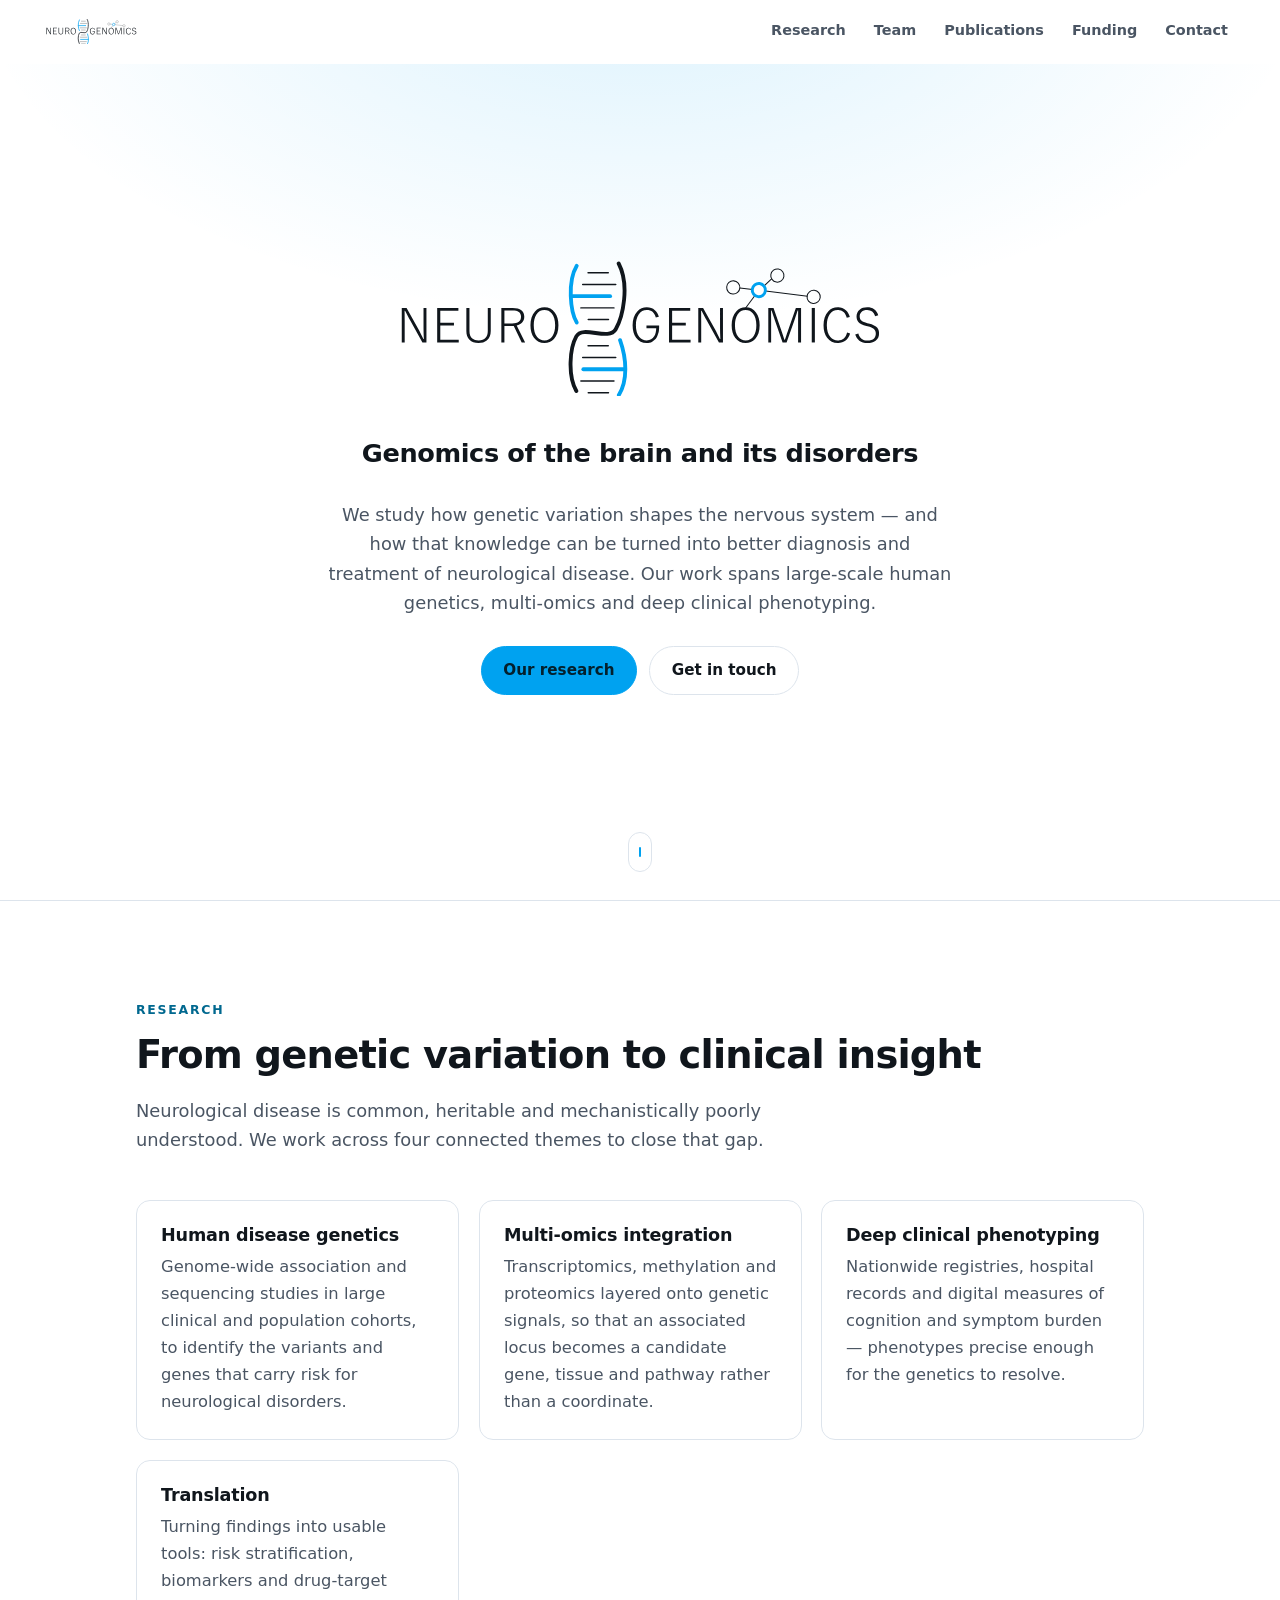
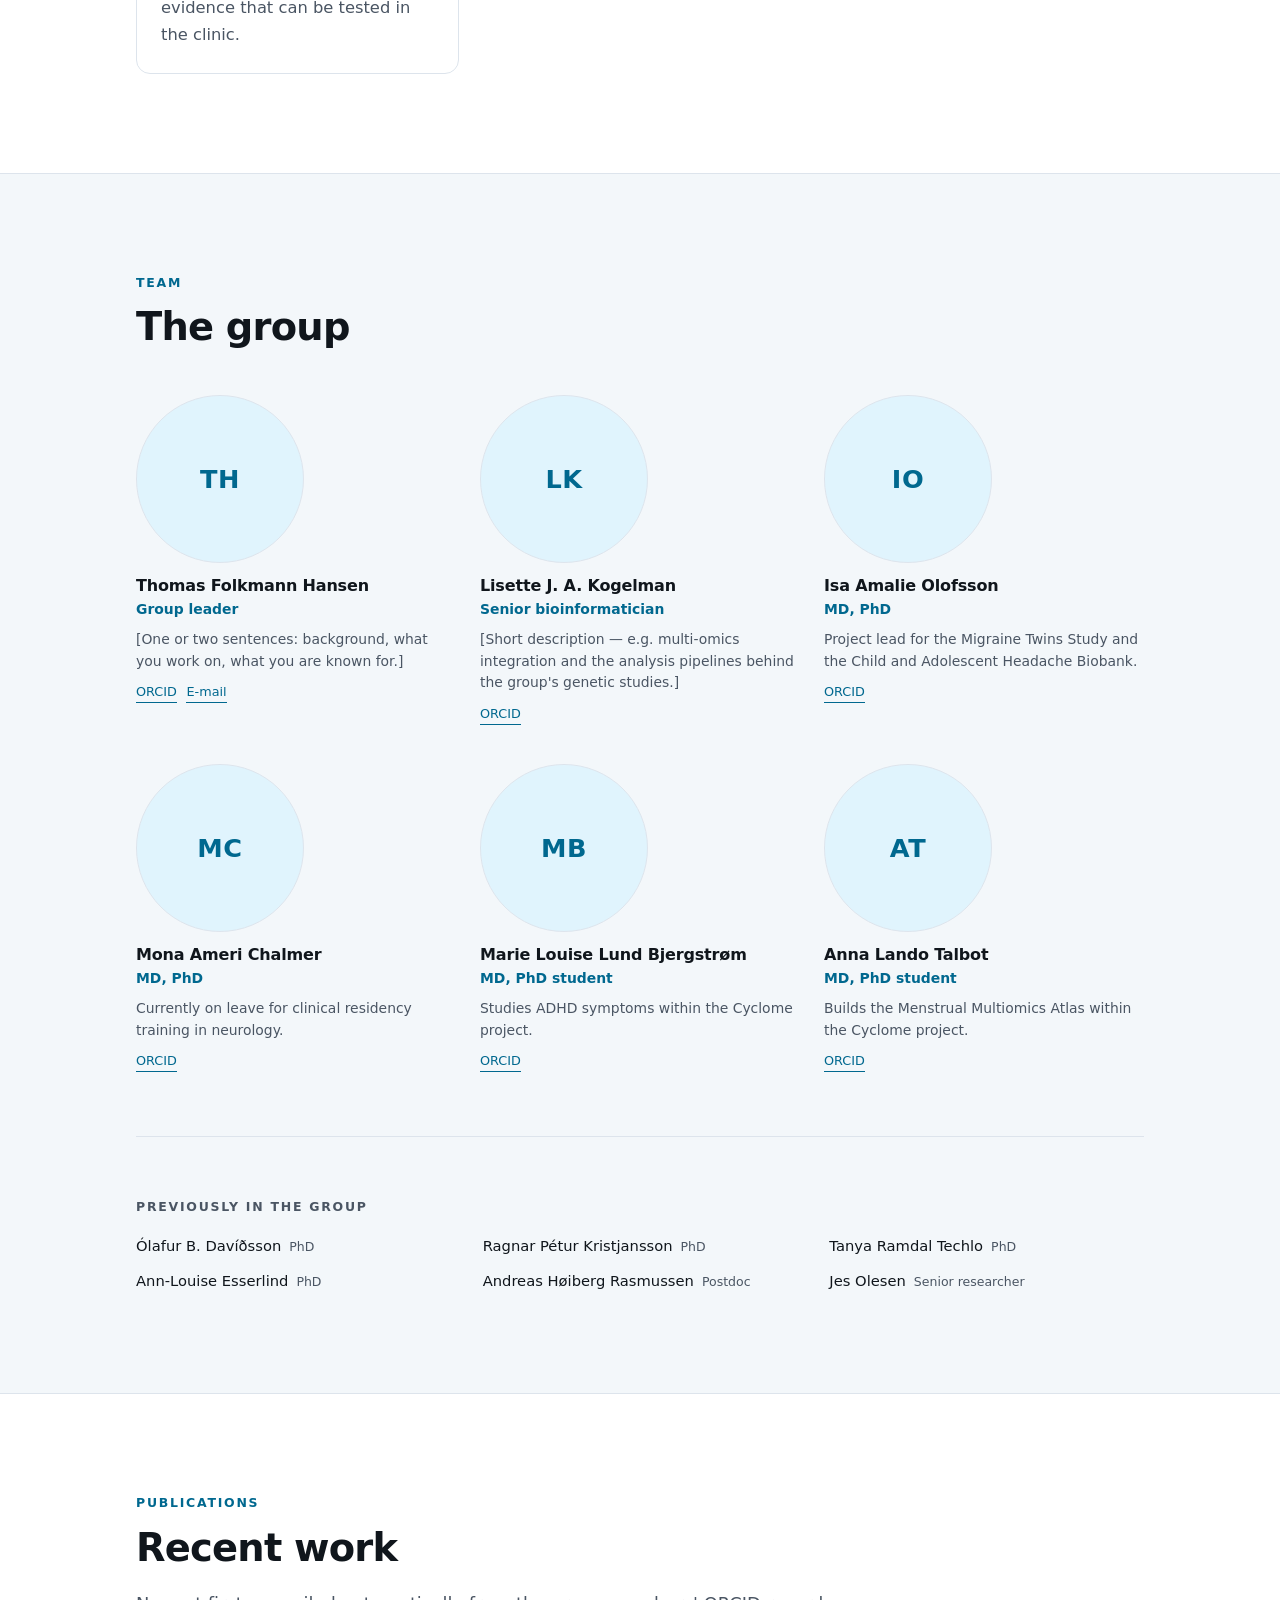
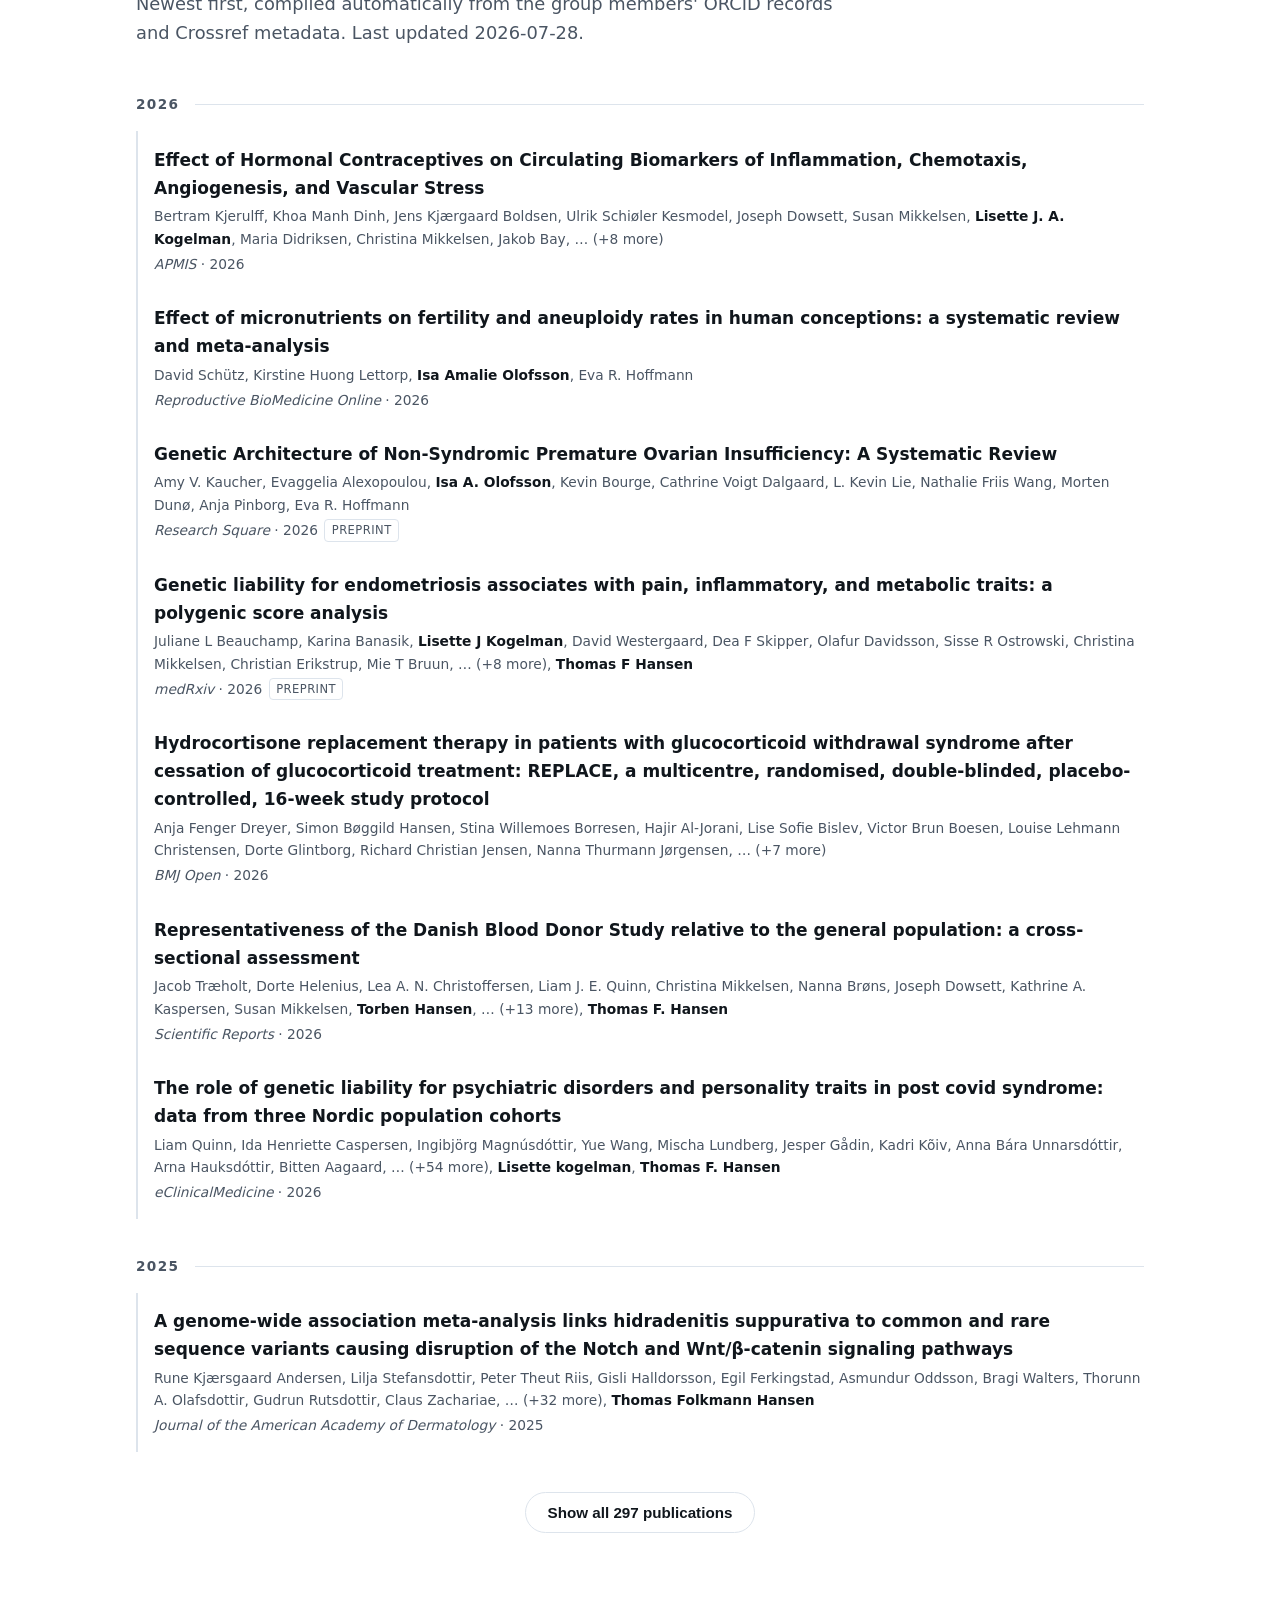
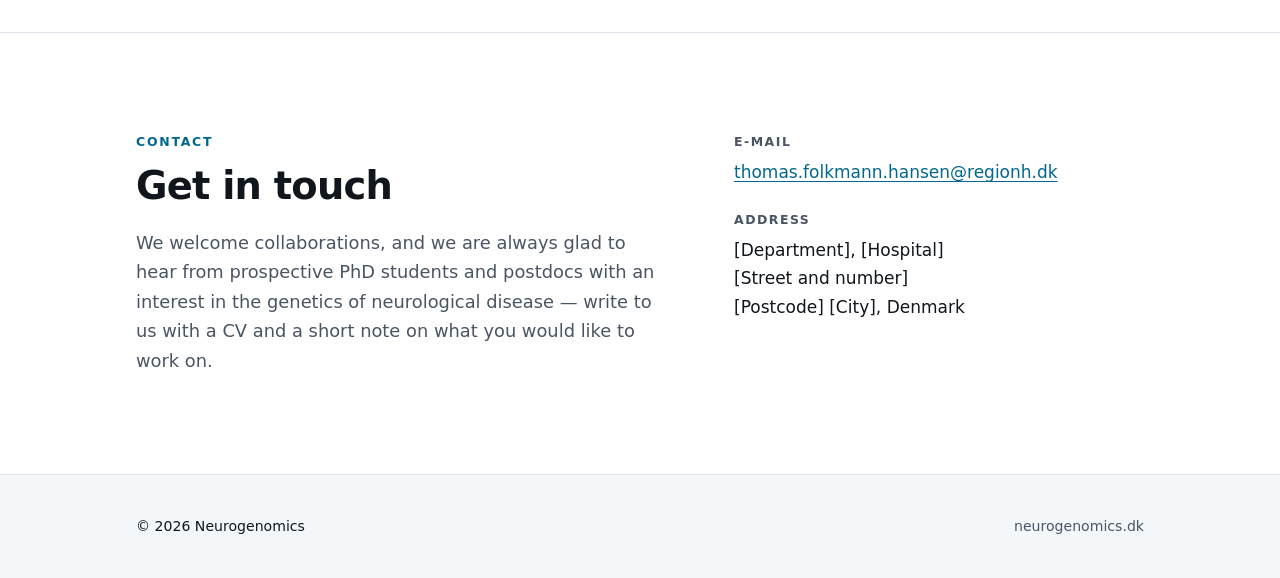
==== index.html @ 8c8163dd "feat: static site for the Neurogenomics group Plain HTML/CSS/JS on GitHub Pages — no build step, no " ====
<!doctype html>
<html lang="en">
<head>
<meta charset="utf-8">
<meta name="viewport" content="width=device-width, initial-scale=1">
<title>Neurogenomics — genomics of the brain and its disorders</title>
<meta name="description" content="The Neurogenomics research group studies how genetic variation shapes the nervous system, and how that knowledge can improve diagnosis and treatment of neurological disease.">
<link rel="canonical" href="https://neurogenomics.dk/">
<link rel="icon" href="favicon.svg" type="image/svg+xml">
<meta property="og:type" content="website">
<meta property="og:site_name" content="Neurogenomics">
<meta property="og:title" content="Neurogenomics">
<meta property="og:description" content="Genomics of the brain and its disorders.">
<meta property="og:url" content="https://neurogenomics.dk/">
<!-- Uncomment once og-image.png (1200×630) has been exported from the logo artwork:
<meta property="og:image" content="https://neurogenomics.dk/og-image.png">
<meta name="twitter:card" content="summary_large_image">
-->
<link rel="stylesheet" href="styles.css">
<script>document.documentElement.classList.add('js');</script>
<script type="application/ld+json">
{
  "@context": "https://schema.org",
  "@type": "ResearchOrganization",
  "name": "Neurogenomics",
  "url": "https://neurogenomics.dk/",
  "logo": "https://neurogenomics.dk/logo.svg",
  "description": "Research group studying how genetic variation shapes the nervous system and how that knowledge can improve diagnosis and treatment of neurological disease.",
  "email": "thomas.folkmann.hansen@regionh.dk",
  "address": { "@type": "PostalAddress", "addressCountry": "DK" }
}
</script>
</head>
<body>

<a class="skip" href="#main">Skip to content</a>

<!-- Logo, inlined once as a symbol so it can inherit currentColor and the accent
     token. Regenerate with: node scripts/inline_logo.mjs  (after editing logo.svg) -->
<svg class="logo-defs" aria-hidden="true" focusable="false"><!--LOGO:START--><symbol id="ng-logo" viewBox="0 0 593 148" fill="currentColor"><g id="Lag-1"><g><rect x="0" y="0" width="592.454" height="147.733" style="fill:none;"/><clipPath id="ngclip1"><rect x="0" y="0" width="592.454" height="147.733"/></clipPath><g clip-path="url(#ngclip1)"><g><path d="M63.705,51.201l0,37.59l-4.381,0l-13.57,-24.347c-1.393,-2.585 -3.181,-6.017 -5.363,-10.298l-0.504,0c0.067,5.354 0.101,9.114 0.101,11.28l0,23.365l-3.197,0l0,-37.59l5.262,0l12.941,23.214c1.544,2.87 3.332,6.387 5.363,10.549l0.504,0c-0.235,-4.448 -0.352,-8.351 -0.352,-11.708l0,-22.055l3.197,0Z" style="fill-rule:nonzero;"/><path d="M98.532,51.201l0,2.946l-19.738,0l0,13.143l14.904,0l0,2.946l-14.904,0l0,15.61l20.116,0l0,2.946l-23.515,0l0,-37.59l23.137,0Z" style="fill-rule:nonzero;"/><path d="M133.813,51.201l0,25.203c0,4.616 -1.46,8.074 -4.381,10.373c-2.316,1.83 -5.295,2.744 -8.938,2.744c-4.246,0 -7.545,-1.183 -9.894,-3.55c-2.266,-2.283 -3.399,-5.472 -3.399,-9.567l0,-25.203l3.399,0l0,25.052c0,3.709 1.032,6.437 3.097,8.183c1.695,1.427 3.995,2.14 6.898,2.14c3.34,0 5.866,-0.94 7.578,-2.82c1.595,-1.746 2.392,-4.247 2.392,-7.503l0,-25.052l3.248,0Z" style="fill-rule:nonzero;"/><path d="M145.351,51.201l12.311,0c8.459,0 12.689,3.214 12.689,9.643c0,2.535 -0.789,4.641 -2.367,6.32c-1.41,1.527 -3.374,2.568 -5.891,3.122l9.189,18.505l-3.751,0l-8.636,-17.977c-0.403,0.034 -1.066,0.05 -1.989,0.05l-8.208,0l0,17.926l-3.348,0l0,-37.59Zm3.348,2.845l0,14.024l8.409,0c6.462,0 9.693,-2.392 9.693,-7.176c0,-2.451 -0.814,-4.221 -2.442,-5.312c-1.527,-1.024 -3.844,-1.536 -6.949,-1.536l-8.711,0Z" style="fill-rule:nonzero;"/><path d="M192.337,50.521c4.8,0 8.61,1.922 11.43,5.766c2.551,3.491 3.827,8.048 3.827,13.671c0,6.445 -1.636,11.464 -4.909,15.056c-2.753,3.005 -6.202,4.507 -10.348,4.507c-4.8,0 -8.61,-1.93 -11.43,-5.791c-2.551,-3.491 -3.827,-8.04 -3.827,-13.646c0,-6.445 1.653,-11.473 4.96,-15.081c2.753,-2.988 6.185,-4.482 10.297,-4.482Zm0,2.946c-3.743,0 -6.672,1.611 -8.787,4.834c-1.913,2.921 -2.87,6.823 -2.87,11.708c0,5.573 1.234,9.853 3.701,12.841c2.064,2.484 4.716,3.726 7.956,3.726c3.76,0 6.697,-1.62 8.812,-4.859c1.897,-2.921 2.845,-6.823 2.845,-11.708c0,-5.589 -1.225,-9.861 -3.676,-12.815c-2.048,-2.484 -4.708,-3.726 -7.981,-3.726Z" style="fill-rule:nonzero;"/><path d="M317.06,60.642l-3.298,0.982c-1.494,-5.438 -4.767,-8.157 -9.819,-8.157c-3.76,0 -6.731,1.62 -8.912,4.859c-1.997,2.954 -2.996,6.857 -2.996,11.708c0,5.556 1.242,9.819 3.726,12.79c2.098,2.501 4.809,3.751 8.132,3.751c3.592,0 6.286,-1.485 8.082,-4.456c1.41,-2.316 2.14,-5.279 2.19,-8.888l-10.624,0l0,-2.895l13.822,0c0,5.079 0,6.682 -1.852,11.177c-0.913,2.217 -1.749,4.095 -5.701,6.422c-1.796,1.057 -3.835,1.586 -6.118,1.586c-4.817,0 -8.627,-1.922 -11.43,-5.766c-2.551,-3.474 -3.827,-8.032 -3.827,-13.671c0,-6.429 1.695,-11.456 5.086,-15.081c2.786,-2.988 6.244,-4.482 10.373,-4.482c3.508,0 6.454,1.041 8.837,3.122c1.997,1.746 3.441,4.079 4.33,6.999Z" style="fill-rule:nonzero;"/><path d="M351.257,51.201l0,2.946l-19.738,0l0,13.143l14.904,0l0,2.946l-14.904,0l0,15.61l20.116,0l0,2.946l-23.515,0l0,-37.59l23.137,0Z" style="fill-rule:nonzero;"/><path d="M386.941,51.201l0,37.59l-4.381,0l-13.57,-24.347c-1.393,-2.585 -3.181,-6.017 -5.363,-10.298l-0.504,0c0.067,5.354 0.101,9.114 0.101,11.28l0,23.365l-3.197,0l0,-37.59l5.262,0l12.941,23.214c1.544,2.87 3.332,6.387 5.363,10.549l0.504,0c-0.235,-4.448 -0.352,-8.351 -0.352,-11.708l0,-22.055l3.197,0Z" style="fill-rule:nonzero;"/><path d="M411.672,50.521c4.8,0 8.61,1.922 11.43,5.766c2.551,3.491 3.827,8.048 3.827,13.671c0,6.445 -1.636,11.464 -4.909,15.056c-2.753,3.005 -6.202,4.507 -10.348,4.507c-4.8,0 -8.61,-1.93 -11.43,-5.791c-2.551,-3.491 -3.827,-8.04 -3.827,-13.646c0,-6.445 1.653,-11.473 4.96,-15.081c2.753,-2.988 6.185,-4.482 10.297,-4.482Zm0,2.946c-3.743,0 -6.672,1.611 -8.787,4.834c-1.913,2.921 -2.87,6.823 -2.87,11.708c0,5.573 1.234,9.853 3.701,12.841c2.064,2.484 4.716,3.726 7.956,3.726c3.76,0 6.697,-1.62 8.812,-4.859c1.897,-2.921 2.845,-6.823 2.845,-11.708c0,-5.589 -1.225,-9.861 -3.676,-12.815c-2.048,-2.484 -4.708,-3.726 -7.981,-3.726Z" style="fill-rule:nonzero;"/><path d="M472.077,51.201l0,37.59l-3.248,0l0,-23.667l0.05,-11.128l-0.579,0c-0.504,1.712 -1.687,5.354 -3.55,10.927l-8.459,23.868l-4.381,0l-8.333,-23.868c-1.225,-3.491 -2.434,-7.134 -3.625,-10.927l-0.554,0c-0.017,0.722 -0.025,1.477 -0.025,2.266l0.076,8.913l0,23.616l-3.097,0l0,-37.59l5.715,0l8.157,23.566c1.343,3.827 2.576,7.503 3.701,11.028l0.529,0c1.93,-5.757 3.164,-9.383 3.701,-10.877l8.258,-23.717l5.665,0Z" style="fill-rule:nonzero;"/><rect x="483.735" y="51.201" width="3.399" height="37.59" style="fill-rule:nonzero;"/><path d="M525.244,60.945l-3.348,1.032c-1.443,-5.673 -4.733,-8.51 -9.869,-8.51c-3.743,0 -6.697,1.62 -8.862,4.859c-1.997,2.954 -2.996,6.848 -2.996,11.682c0,5.522 1.284,9.794 3.852,12.815c2.132,2.501 4.8,3.751 8.006,3.751c5.405,0 8.812,-2.887 10.222,-8.661l3.298,1.234c-2.148,6.915 -6.672,10.373 -13.57,10.373c-4.784,0 -8.61,-1.93 -11.48,-5.791c-2.618,-3.508 -3.928,-8.057 -3.928,-13.646c0,-6.445 1.687,-11.473 5.06,-15.081c2.786,-2.988 6.235,-4.482 10.348,-4.482c3.558,0 6.529,1.049 8.912,3.147c2.048,1.796 3.5,4.221 4.356,7.276Z" style="fill-rule:nonzero;"/><path d="M556.27,59.232l-3.399,1.083c-1.427,-4.599 -4.314,-6.899 -8.661,-6.899c-2.702,0 -4.792,0.688 -6.269,2.065c-1.292,1.192 -1.939,2.736 -1.939,4.633c0,2.249 0.705,3.953 2.115,5.111c1.225,0.974 3.273,1.813 6.143,2.518l1.511,0.428c4.649,1.175 7.788,2.728 9.416,4.658c1.276,1.494 1.913,3.567 1.913,6.219c0,3.391 -1.259,6.034 -3.776,7.931c-2.249,1.695 -5.22,2.543 -8.912,2.543c-3.558,0 -6.512,-0.898 -8.862,-2.694c-2.064,-1.595 -3.541,-3.793 -4.431,-6.596l3.399,-1.284c1.36,5.153 4.641,7.729 9.844,7.729c3.256,0 5.681,-0.772 7.276,-2.316c1.276,-1.259 1.913,-2.929 1.913,-5.01c0,-2.316 -0.68,-4.054 -2.039,-5.212c-1.309,-1.108 -3.617,-2.081 -6.924,-2.921l-1.309,-0.378c-4.246,-1.091 -7.167,-2.56 -8.761,-4.406c-1.309,-1.527 -1.964,-3.584 -1.964,-6.168c0,-2.904 1.116,-5.279 3.348,-7.125c2.115,-1.746 4.867,-2.618 8.258,-2.618c6.026,0 10.062,2.904 12.11,8.711Z" style="fill-rule:nonzero;"/></g><path d="M426.037,31.912l-14.365,19.289" style="fill:none;stroke:currentColor;stroke-width:1.12px;"/><path d="M391.001,28.352c0.251,-3.962 3.691,-6.958 7.653,-6.687c3.962,0.271 6.957,3.691 6.687,7.653c-0.271,3.962 -3.691,6.958 -7.653,6.687c-3.962,-0.251 -6.957,-3.691 -6.687,-7.653" style="fill:none;stroke:currentColor;stroke-width:1.12px;"/><path d="M439.142,14.708c0.638,-3.904 4.329,-6.571 8.252,-5.953c3.923,0.638 6.571,4.329 5.952,8.252c-0.638,3.923 -4.329,6.59 -8.252,5.953c-3.923,-0.638 -6.59,-4.329 -5.952,-8.252" style="fill:none;stroke:currentColor;stroke-width:1.12px;"/><path d="M405.38,29.376l20.657,2.536" style="fill:none;stroke:currentColor;stroke-width:1.12px;"/><path d="M426.929,31.698l13.026,-12.344" style="fill:none;stroke:currentColor;stroke-width:1.12px;"/><path d="M478.639,38.421c0.367,-3.962 3.885,-6.861 7.846,-6.474c3.942,0.387 6.841,3.904 6.455,7.866c-0.387,3.943 -3.904,6.842 -7.846,6.455c-3.962,-0.387 -6.841,-3.904 -6.455,-7.847" style="fill:none;stroke:currentColor;stroke-width:1.12px;"/><path d="M426.929,31.912l52.256,6.509" style="fill:none;stroke:currentColor;stroke-width:1.12px;"/><path d="M418.908,30.787c0.502,-3.943 4.116,-6.726 8.04,-6.223c3.942,0.522 6.725,4.117 6.223,8.059c-0.522,3.943 -4.116,6.726 -8.059,6.204c-3.942,-0.502 -6.725,-4.117 -6.204,-8.04" style="fill:var(--logo-bg, #fff);"/><path d="M418.908,30.787c0.502,-3.943 4.116,-6.726 8.04,-6.223c3.942,0.522 6.725,4.117 6.223,8.059c-0.522,3.943 -4.116,6.726 -8.059,6.204c-3.942,-0.502 -6.725,-4.117 -6.204,-8.04" style="fill:none;stroke:var(--accent, #00a2f0);stroke-width:3.23px;"/><path d="M234.732,118.008l44.208,0" style="fill:none;stroke:var(--accent, #00a2f0);stroke-width:4.21px;stroke-linecap:round;"/><path d="M240.105,143.558l22.051,0" style="fill:none;stroke:currentColor;stroke-width:1.61px;stroke-linecap:round;"/><path d="M232.065,130.803l36.062,0" style="fill:none;stroke:currentColor;stroke-width:1.61px;stroke-linecap:round;"/><path d="M261.924,92.459l-22.051,0" style="fill:none;stroke:currentColor;stroke-width:1.61px;stroke-linecap:round;"/><path d="M270.06,105.291l-36.062,0" style="fill:none;stroke:currentColor;stroke-width:1.61px;stroke-linecap:round;"/><path d="M222.286,38.305l41.647,0" style="fill:none;stroke:var(--accent, #00a2f0);stroke-width:4.21px;stroke-linecap:round;"/><path d="M240.105,63.855l22.051,0" style="fill:none;stroke:currentColor;stroke-width:1.61px;stroke-linecap:round;"/><path d="M232.065,51.1l36.062,0" style="fill:none;stroke:currentColor;stroke-width:1.61px;stroke-linecap:round;"/><path d="M261.924,12.756l-22.051,0" style="fill:none;stroke:currentColor;stroke-width:1.61px;stroke-linecap:round;"/><path d="M270.06,25.588l-36.062,0" style="fill:none;stroke:currentColor;stroke-width:1.61px;stroke-linecap:round;"/></g><rect x="30.999" y="0" width="530.457" height="147.733" style="fill:none;"/><clipPath id="ngclip2"><rect x="30.999" y="0" width="530.457" height="147.733"/></clipPath><g clip-path="url(#ngclip2)"><path d="M227.098,141.675c-9.602,-16.988 -7.16,-46.829 0,-59.498c7.16,-12.659 35.221,5.537 42.942,-7.856c7.73,-13.393 15.473,-48.006 3.201,-71.594" style="fill:none;stroke:currentColor;stroke-width:4.21px;stroke-linecap:round;"/><path d="M274.766,86.313c7.276,20.718 8.455,43.784 -1.304,59.758" style="fill:none;stroke:var(--accent, #00a2f0);stroke-width:4.21px;stroke-linecap:round;"/><path d="M227.543,5.262c-10.282,17.105 -7.093,50.003 0,61.802" style="fill:none;stroke:var(--accent, #00a2f0);stroke-width:4.21px;stroke-linecap:round;"/></g></g></g></symbol><!--LOGO:END--></svg>

<header class="topbar">
  <a class="topbar-logo" href="#top" aria-label="Neurogenomics — home">
    <svg viewBox="0 0 593 148" role="img" aria-hidden="true" focusable="false"><use href="#ng-logo"/></svg>
  </a>
  <nav class="topbar-nav" aria-label="Sections">
    <a href="#research">Research</a>
    <a href="#team">Team</a>
    <a href="#publications">Publications</a>
    <a href="#funding">Funding</a>
    <a href="#contact">Contact</a>
  </nav>
</header>

<main id="main">

  <!-- ── Hero ───────────────────────────────────────────────────────────── -->
  <section id="top" class="hero">
    <div class="wrap hero-inner">
      <h1 class="hero-logo">
        <svg viewBox="0 0 593 148" role="img" aria-label="Neurogenomics"><use href="#ng-logo"/></svg>
      </h1>
      <p class="hero-tagline reveal">Genomics of the brain and its disorders</p>
      <p class="hero-lede reveal" style="--delay:80ms">
        We study how genetic variation shapes the nervous system — and how that knowledge
        can be turned into better diagnosis and treatment of neurological disease. Our work
        spans large-scale human genetics, multi-omics and deep clinical phenotyping.
      </p>
      <p class="hero-actions reveal" style="--delay:160ms">
        <a class="btn" href="#research">Our research</a>
        <a class="btn btn-quiet" href="#contact">Get in touch</a>
      </p>
    </div>
    <a class="scroll-cue" href="#research" aria-label="Scroll to research"><span></span></a>
  </section>

  <!-- ── Research ───────────────────────────────────────────────────────── -->
  <section id="research" class="band">
    <div class="wrap">
      <p class="eyebrow reveal">Research</p>
      <h2 class="reveal" style="--delay:60ms">From genetic variation to clinical insight</h2>
      <p class="lede reveal" style="--delay:120ms">
        Neurological disease is common, heritable and mechanistically poorly understood.
        We work across four connected themes to close that gap.
      </p>

      <div class="cards">
        <article class="card reveal">
          <h3>Human disease genetics</h3>
          <p>
            Genome-wide association and sequencing studies in large clinical and
            population cohorts, to identify the variants and genes that carry risk for
            neurological disorders.
          </p>
        </article>
        <article class="card reveal" style="--delay:80ms">
          <h3>Multi-omics integration</h3>
          <p>
            Transcriptomics, methylation and proteomics layered onto genetic signals,
            so that an associated locus becomes a candidate gene, tissue and pathway
            rather than a coordinate.
          </p>
        </article>
        <article class="card reveal" style="--delay:160ms">
          <h3>Deep clinical phenotyping</h3>
          <p>
            Nationwide registries, hospital records and digital measures of cognition and
            symptom burden — phenotypes precise enough for the genetics to resolve.
          </p>
        </article>
        <article class="card reveal" style="--delay:240ms">
          <h3>Translation</h3>
          <p>
            Turning findings into usable tools: risk stratification, biomarkers and
            drug-target evidence that can be tested in the clinic.
          </p>
        </article>
      </div>
    </div>
  </section>

  <!-- ── Team ───────────────────────────────────────────────────────────── -->
  <section id="team" class="band band-alt">
    <div class="wrap">
      <p class="eyebrow reveal">Team</p>
      <h2 class="reveal" style="--delay:60ms">The group</h2>
      <div class="team" id="team-grid"></div>

      <div id="alumni-wrap" hidden>
        <h3 class="alumni-heading reveal">Previously in the group</h3>
        <ul class="alumni" id="alumni-list"></ul>
      </div>
    </div>
  </section>

  <!-- ── Publications ───────────────────────────────────────────────────── -->
  <section id="publications" class="band">
    <div class="wrap">
      <p class="eyebrow reveal">Publications</p>
      <h2 class="reveal" style="--delay:60ms">Recent work</h2>
      <p class="lede reveal" style="--delay:120ms">
        Newest first, compiled automatically from the group members' ORCID records
        and Crossref metadata. <span id="pub-stamp" class="muted"></span>
      </p>
      <div id="pub-list" class="pubs"></div>
      <p id="pub-more-wrap" class="center" hidden>
        <button class="btn btn-quiet" id="pub-more" type="button">Show all publications</button>
      </p>
    </div>
  </section>

  <!-- ── Funding & collaborators ────────────────────────────────────────── -->
  <section id="funding" class="band band-alt" hidden>
    <div class="wrap">
      <p class="eyebrow reveal">Funding &amp; collaborators</p>
      <h2 class="reveal" style="--delay:60ms">Our work is made possible by</h2>
      <div class="funders" id="funder-grid"></div>
    </div>
  </section>

  <!-- ── Contact ────────────────────────────────────────────────────────── -->
  <section id="contact" class="band">
    <div class="wrap contact">
      <div>
        <p class="eyebrow reveal">Contact</p>
        <h2 class="reveal" style="--delay:60ms">Get in touch</h2>
        <p class="lede reveal" style="--delay:120ms">
          We welcome collaborations, and we are always glad to hear from prospective
          PhD students and postdocs with an interest in the genetics of neurological
          disease — write to us with a CV and a short note on what you would like to work on.
        </p>
      </div>
      <div class="reveal" style="--delay:180ms">
        <dl class="contact-list">
          <dt>E-mail</dt>
          <dd><a href="mailto:thomas.folkmann.hansen@regionh.dk">thomas.folkmann.hansen@regionh.dk</a></dd>
          <dt>Address</dt>
          <dd>
            [Department], [Hospital]<br>
            [Street and number]<br>
            [Postcode] [City], Denmark
          </dd>
        </dl>
      </div>
    </div>
  </section>

</main>

<footer class="foot">
  <div class="wrap foot-inner">
    <p>&copy; <span id="year">2026</span> Neurogenomics</p>
    <p class="muted">neurogenomics.dk</p>
  </div>
</footer>

<script src="data/team.js"></script>
<script src="data/alumni.js"></script>
<script src="data/funders.js"></script>
<script src="data/publications.js"></script>
<script src="app.js"></script>
</body>
</html>
---- styles.css ----
/* ==========================================================================
   Neurogenomics — neurogenomics.dk
   Single stylesheet, no build step, no external fonts (no third-party
   requests: visitors' IPs stay out of other people's logs).

   All colour lives in the two token blocks below. The accent is taken from
   logo.svg (#00a2f0); --accent-ink is a darkened variant used for text and
   links, because the logo cyan does not reach 4.5:1 contrast on white.
   ========================================================================== */

:root {
  --paper:      #ffffff;
  --paper-2:    #f3f7fa;
  --ink:        #10161c;
  --ink-2:      #4a5563;
  --line:       #dde4ec;
  --accent:     #00a2f0;
  --accent-ink: #00688f;
  --logo-bg:    #ffffff;

  --sans: ui-sans-serif, system-ui, -apple-system, "Segoe UI", Roboto,
          "Helvetica Neue", Arial, sans-serif;

  --wrap: 68rem;
  --bar: 4rem;               /* topbar height; anchors offset by this */
  --radius: 14px;
  --ease: cubic-bezier(.16, 1, .3, 1);
}

@media (prefers-color-scheme: dark) {
  :root {
    --paper:      #0c1116;
    --paper-2:    #121a21;
    --ink:        #e8eef5;
    --ink-2:      #9aa8b8;
    --line:       #223038;
    --accent:     #00a2f0;
    --accent-ink: #58c8ff;
    --logo-bg:    #0c1116;
  }
}

/* ── base ────────────────────────────────────────────────────────────────── */

*, *::before, *::after { box-sizing: border-box; }

img, svg { max-width: 100%; }

html {
  scroll-behavior: smooth;
  -webkit-text-size-adjust: 100%;
}

body {
  margin: 0;
  background: var(--paper);
  color: var(--ink);
  font-family: var(--sans);
  font-size: clamp(1rem, 0.97rem + 0.15vw, 1.0625rem);
  line-height: 1.65;
  -webkit-font-smoothing: antialiased;
}

h1, h2, h3 {
  line-height: 1.15;
  letter-spacing: -0.02em;
  font-weight: 650;
  margin: 0 0 0.5em;
  text-wrap: balance;
}

h2 { font-size: clamp(1.6rem, 1.25rem + 1.6vw, 2.4rem); }
h3 { font-size: 1.1rem; letter-spacing: -0.01em; }

p { margin: 0 0 1em; }
p:last-child { margin-bottom: 0; }

a { color: var(--accent-ink); text-decoration-thickness: 1px; text-underline-offset: 3px; }
a:hover { text-decoration-thickness: 2px; }

:focus-visible {
  outline: 3px solid var(--accent);
  outline-offset: 3px;
  border-radius: 4px;
}

.muted { color: var(--ink-2); }
.center { text-align: center; }

.wrap {
  width: 100%;
  max-width: var(--wrap);
  margin-inline: auto;
  padding-inline: clamp(1.25rem, 4vw, 2.5rem);
}

.skip {
  position: absolute;
  left: 0.5rem;
  top: -4rem;
  z-index: 100;
  padding: 0.6rem 1rem;
  background: var(--paper);
  border: 1px solid var(--line);
  border-radius: 8px;
  transition: top 150ms;
}
.skip:focus { top: 0.5rem; }

.logo-defs { position: absolute; width: 0; height: 0; overflow: hidden; }

/* ── topbar ──────────────────────────────────────────────────────────────── */

.topbar {
  position: sticky;
  top: 0;
  z-index: 50;
  display: flex;
  align-items: center;
  gap: 1.5rem;
  height: var(--bar);
  padding-inline: clamp(1rem, 4vw, 2.5rem);
  background: var(--paper);
  background: color-mix(in srgb, var(--paper) 82%, transparent);
  backdrop-filter: saturate(180%) blur(12px);
  border-bottom: 1px solid transparent;
  transition: border-color 250ms, background 250ms;
}
.topbar.is-stuck { border-bottom-color: var(--line); }

.topbar-logo {
  flex: none;
  display: flex;
  align-items: center;
  color: var(--ink);
}
/* Hidden until the hero has scrolled past — but only where JS can bring it back. */
.js .topbar-logo {
  opacity: 0;
  transform: translateY(-4px);
  transition: opacity 350ms var(--ease), transform 350ms var(--ease);
  pointer-events: none;
}
.js .topbar.is-stuck .topbar-logo { opacity: 1; transform: none; pointer-events: auto; }
.topbar-logo svg { display: block; height: 1.6rem; width: auto; }

.topbar-nav {
  margin-left: auto;
  display: flex;
  gap: clamp(0.75rem, 2.2vw, 1.75rem);
  overflow-x: auto;
  scrollbar-width: none;
  -ms-overflow-style: none;
  /* No hamburger: five items scroll sideways on narrow screens, faded at the
     edges so it reads as scrollable. The padding matches the fade distance, so
     the gradient eats blank space rather than the first and last labels. */
  padding-inline: var(--fade);
  --fade: 0.75rem;
  -webkit-mask-image: linear-gradient(to right, transparent 0, #000 var(--fade), #000 calc(100% - var(--fade)), transparent 100%);
          mask-image: linear-gradient(to right, transparent 0, #000 var(--fade), #000 calc(100% - var(--fade)), transparent 100%);
}
.topbar-nav::-webkit-scrollbar { display: none; }

.topbar-nav a {
  flex: none;
  padding: 0.35rem 0;
  color: var(--ink-2);
  font-size: 0.9rem;
  font-weight: 550;
  text-decoration: none;
  white-space: nowrap;
  border-bottom: 2px solid transparent;
  transition: color 180ms, border-color 180ms;
}
.topbar-nav a:hover { color: var(--ink); }
.topbar-nav a[aria-current="true"] { color: var(--ink); border-bottom-color: var(--accent); }

/* ── hero ────────────────────────────────────────────────────────────────── */

.hero {
  position: relative;
  min-height: calc(100vh - var(--bar));
  min-height: calc(100svh - var(--bar));   /* svh: ignores mobile browser chrome */
  display: grid;
  /* align-content, not place-items: centring on the inline axis too would stop
     the child stretching, size it to max-content, and overflow narrow screens. */
  align-content: center;
  padding: clamp(3rem, 8vh, 6rem) 0 5rem;
  background:
    radial-gradient(60rem 32rem at 50% -12%, color-mix(in srgb, var(--accent) 14%, transparent), transparent 70%),
    var(--paper);
}

.hero-inner { text-align: center; max-width: 44rem; }

.hero-logo {
  margin: 0 0 clamp(1.25rem, 4vh, 2.25rem);
  color: var(--ink);
  /* animate in on load rather than on scroll — it is already in view */
  animation: rise 900ms var(--ease) both;
}
.hero-logo svg { display: block; width: 100%; max-width: 34rem; height: auto; margin-inline: auto; }

.hero-tagline {
  font-size: clamp(1.15rem, 1rem + 1vw, 1.6rem);
  font-weight: 550;
  letter-spacing: -0.015em;
  color: var(--ink);
}

.hero-lede { color: var(--ink-2); font-size: 1.05em; }

.hero-actions {
  display: flex;
  flex-wrap: wrap;
  gap: 0.75rem;
  justify-content: center;
  margin-top: 1.75rem;
}

.btn {
  display: inline-block;
  padding: 0.7rem 1.35rem;
  border-radius: 999px;
  border: 1px solid var(--accent);
  background: var(--accent);
  color: #04202c;
  font-size: 0.95rem;
  font-weight: 600;
  text-decoration: none;
  cursor: pointer;
  transition: transform 180ms var(--ease), filter 180ms;
}
.btn:hover { filter: brightness(1.08); transform: translateY(-1px); }

.btn-quiet {
  background: transparent;
  border-color: var(--line);
  color: var(--ink);
}
.btn-quiet:hover { border-color: var(--accent); filter: none; }

.scroll-cue {
  position: absolute;
  bottom: 1.75rem;
  left: 50%;
  translate: -50% 0;
  width: 1.5rem;
  height: 2.5rem;
  border-radius: 999px;
  border: 1px solid var(--line);
  display: grid;
  place-items: center;
}
.scroll-cue span {
  width: 2px;
  height: 0.6rem;
  border-radius: 2px;
  background: var(--accent);
  animation: cue 1.8s ease-in-out infinite;
}
@keyframes cue {
  0%, 100% { transform: translateY(-0.35rem); opacity: 0.25; }
  50%      { transform: translateY(0.35rem);  opacity: 1; }
}
@keyframes rise {
  from { opacity: 0; transform: translateY(14px); }
  to   { opacity: 1; transform: none; }
}

/* ── bands ───────────────────────────────────────────────────────────────── */

.band {
  padding-block: clamp(4rem, 11vh, 7.5rem);
  scroll-margin-top: var(--bar);
  border-top: 1px solid var(--line);
}
.band-alt { background: var(--paper-2); }

.eyebrow {
  margin: 0 0 0.75rem;
  font-size: 0.78rem;
  font-weight: 700;
  letter-spacing: 0.14em;
  text-transform: uppercase;
  color: var(--accent-ink);
}

.lede {
  max-width: 44rem;
  color: var(--ink-2);
  font-size: 1.05em;
}

/* ── research cards ──────────────────────────────────────────────────────── */

.cards {
  margin-top: clamp(2rem, 5vh, 3.25rem);
  display: grid;
  gap: 1.25rem;
  grid-template-columns: repeat(auto-fit, minmax(15rem, 1fr));
}

.card {
  padding: 1.5rem;
  border: 1px solid var(--line);
  border-radius: var(--radius);
  background: var(--paper);
  transition: border-color 250ms, transform 250ms var(--ease);
}
.card:hover { border-color: var(--accent); transform: translateY(-2px); }
.card h3 { color: var(--ink); }
.card p { margin: 0; color: var(--ink-2); font-size: 0.96em; }

/* ── team ────────────────────────────────────────────────────────────────── */

.team {
  margin-top: clamp(2rem, 5vh, 3.25rem);
  display: grid;
  gap: 2.5rem 1.5rem;
  /* 15rem gives four columns at desktop width, so a six-person group breaks
     4 + 2 rather than stranding one person on a second row. */
  grid-template-columns: repeat(auto-fill, minmax(15rem, 1fr));
}

.person-photo {
  width: 100%;
  max-width: 10.5rem;      /* the column can grow; the portrait should not */
  aspect-ratio: 1;
  border-radius: 50%;
  object-fit: cover;
  background: color-mix(in srgb, var(--accent) 12%, var(--paper));
  border: 1px solid var(--line);
  display: grid;
  place-items: center;
  font-size: 1.6rem;
  font-weight: 600;
  letter-spacing: 0.02em;
  color: var(--accent-ink);
}

.person h3 { margin: 0.9rem 0 0.15rem; font-size: 1rem; }
.person .role { margin: 0; font-size: 0.87rem; color: var(--accent-ink); font-weight: 550; }
.person .bio  { margin: 0.5rem 0 0; font-size: 0.87rem; color: var(--ink-2); line-height: 1.55; }

.person-links {
  display: flex;
  flex-wrap: wrap;
  gap: 0.6rem;
  margin-top: 0.55rem;
  font-size: 0.8rem;
}
.person-links a { text-decoration: none; border-bottom: 1px solid currentColor; }

/* ── alumni ──────────────────────────────────────────────────────────────── */

.alumni-heading {
  margin: clamp(2.75rem, 7vh, 4.5rem) 0 1.25rem;
  padding-top: clamp(2.75rem, 7vh, 4.5rem);
  border-top: 1px solid var(--line);
  font-size: 0.78rem;
  font-weight: 700;
  letter-spacing: 0.14em;
  text-transform: uppercase;
  color: var(--ink-2);
}

.alumni {
  margin: 0;
  padding: 0;
  list-style: none;
  display: grid;
  gap: 0.6rem 2rem;
  grid-template-columns: repeat(auto-fill, minmax(17rem, 1fr));
  font-size: 0.92rem;
}
.alumnus { display: flex; flex-wrap: wrap; gap: 0.5rem; align-items: baseline; }
.alumnus > a { text-decoration: none; border-bottom: 1px solid transparent; color: var(--ink); }
.alumnus > a:hover { border-bottom-color: var(--accent); }
.alumnus-role { color: var(--ink-2); font-size: 0.85em; }

/* ── publications ────────────────────────────────────────────────────────── */

.pubs { margin-top: clamp(2rem, 5vh, 3rem); }

.pub-year {
  display: flex;
  align-items: center;
  gap: 1rem;
  margin: 2.25rem 0 1rem;
  font-size: 0.85rem;
  font-weight: 700;
  letter-spacing: 0.1em;
  color: var(--ink-2);
}
.pub-year::after {
  content: "";
  flex: 1;
  height: 1px;
  background: var(--line);
}
.pubs > .pub-year:first-child { margin-top: 0; }

.pub {
  padding: 0.9rem 0 0.9rem 1rem;
  border-left: 2px solid var(--line);
  transition: border-color 200ms;
}
.pub:hover { border-left-color: var(--accent); }

.pub-title { display: block; margin-bottom: 0.2rem; color: var(--ink); font-weight: 550; text-decoration: none; }
.pub-title:hover { text-decoration: underline; }
.pub-meta { margin: 0; font-size: 0.86rem; color: var(--ink-2); }
.pub-meta em { font-style: italic; }
.pub-authors { margin: 0 0 0.15rem; font-size: 0.86rem; color: var(--ink-2); }
.pub-authors b { color: var(--ink); font-weight: 600; }
.pub-preprint {
  display: inline-block;
  margin-left: 0.4rem;
  padding: 0.05rem 0.4rem;
  border: 1px solid var(--line);
  border-radius: 4px;
  font-size: 0.72rem;
  letter-spacing: 0.04em;
  text-transform: uppercase;
  color: var(--ink-2);
  vertical-align: 0.1em;
}

#pub-more-wrap { margin-top: 2.5rem; }

/* ── funders ─────────────────────────────────────────────────────────────── */

.funders {
  margin-top: clamp(2rem, 5vh, 3rem);
  display: flex;
  flex-wrap: wrap;
  align-items: center;
  gap: clamp(1.5rem, 4vw, 3rem);
}
.funders a, .funders span { display: block; }
.funders img {
  height: 2.75rem;
  width: auto;
  max-width: 12rem;
  object-fit: contain;
  filter: grayscale(1);
  opacity: 0.7;
  transition: filter 250ms, opacity 250ms;
}
.funders a:hover img { filter: none; opacity: 1; }
.funder-text { font-weight: 550; color: var(--ink-2); }

/* ── contact ─────────────────────────────────────────────────────────────── */

.contact {
  display: grid;
  gap: clamp(2rem, 5vw, 4rem);
  grid-template-columns: 1fr;
}
@media (min-width: 48rem) {
  .contact { grid-template-columns: 1.3fr 1fr; }
}

.contact-list { margin: 0; }
.contact-list dt {
  font-size: 0.78rem;
  font-weight: 700;
  letter-spacing: 0.12em;
  text-transform: uppercase;
  color: var(--ink-2);
  margin-top: 1.5rem;
}
.contact-list dt:first-child { margin-top: 0; }
.contact-list dd { margin: 0.35rem 0 0; }

/* ── footer ──────────────────────────────────────────────────────────────── */

.foot {
  padding-block: 2.5rem;
  border-top: 1px solid var(--line);
  background: var(--paper-2);
  font-size: 0.88rem;
}
.foot-inner {
  display: flex;
  flex-wrap: wrap;
  gap: 0.5rem 1.5rem;
  justify-content: space-between;
}
.foot p { margin: 0; }

/* ── scroll reveal ───────────────────────────────────────────────────────── */

/* Reveal only ever hides content once the head script has confirmed JS can put
   it back. Without JS the .js class is never set and everything stays visible. */
.js .reveal {
  opacity: 0;
  transform: translateY(18px);
  transition:
    opacity 750ms var(--ease) var(--delay, 0ms),
    transform 750ms var(--ease) var(--delay, 0ms);
  will-change: opacity, transform;
}
.js .reveal.is-visible { opacity: 1; transform: none; }

@media (prefers-reduced-motion: reduce) {
  html { scroll-behavior: auto; }
  .reveal { opacity: 1 !important; transform: none !important; transition: none; }
  .hero-logo { animation: none; }
  .scroll-cue span { animation: none; opacity: 0.6; }
  .card:hover, .btn:hover, .topbar-logo { transform: none; }
  *, *::before, *::after { transition-duration: 1ms !important; }
}
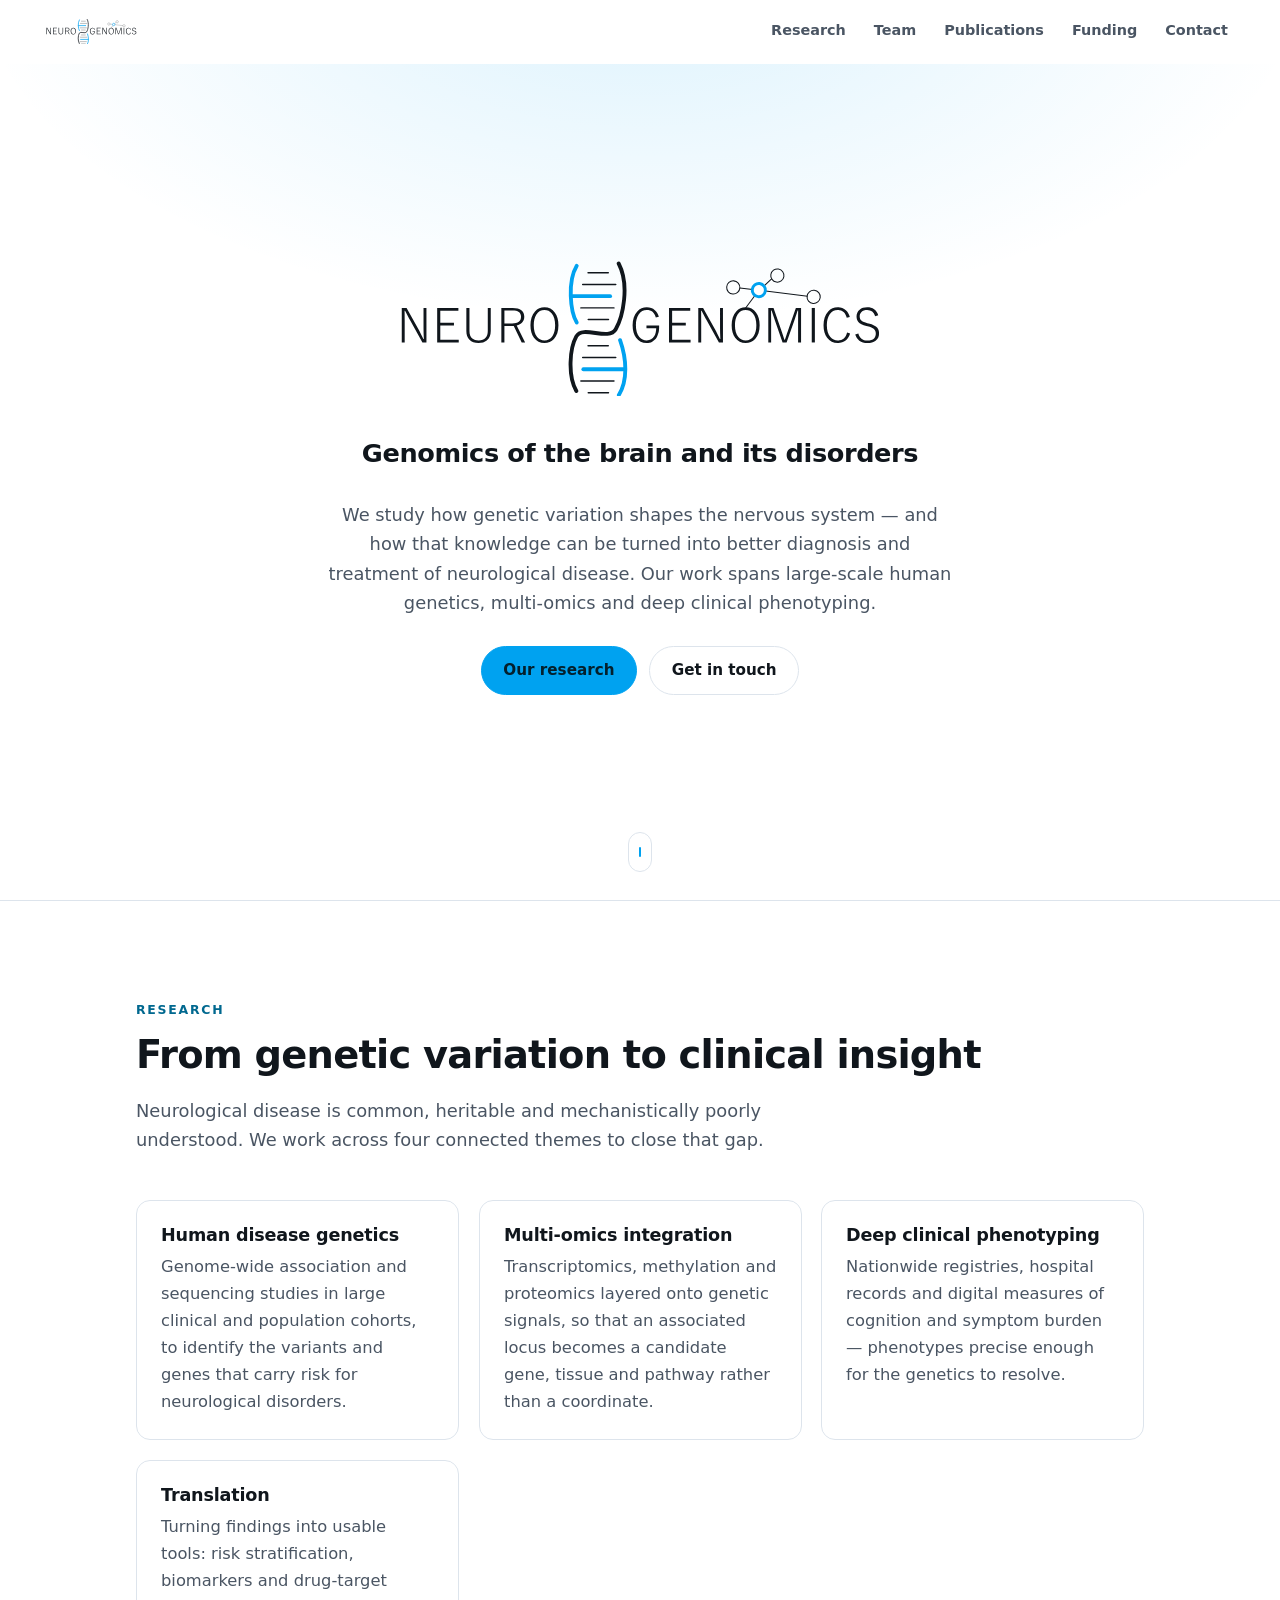
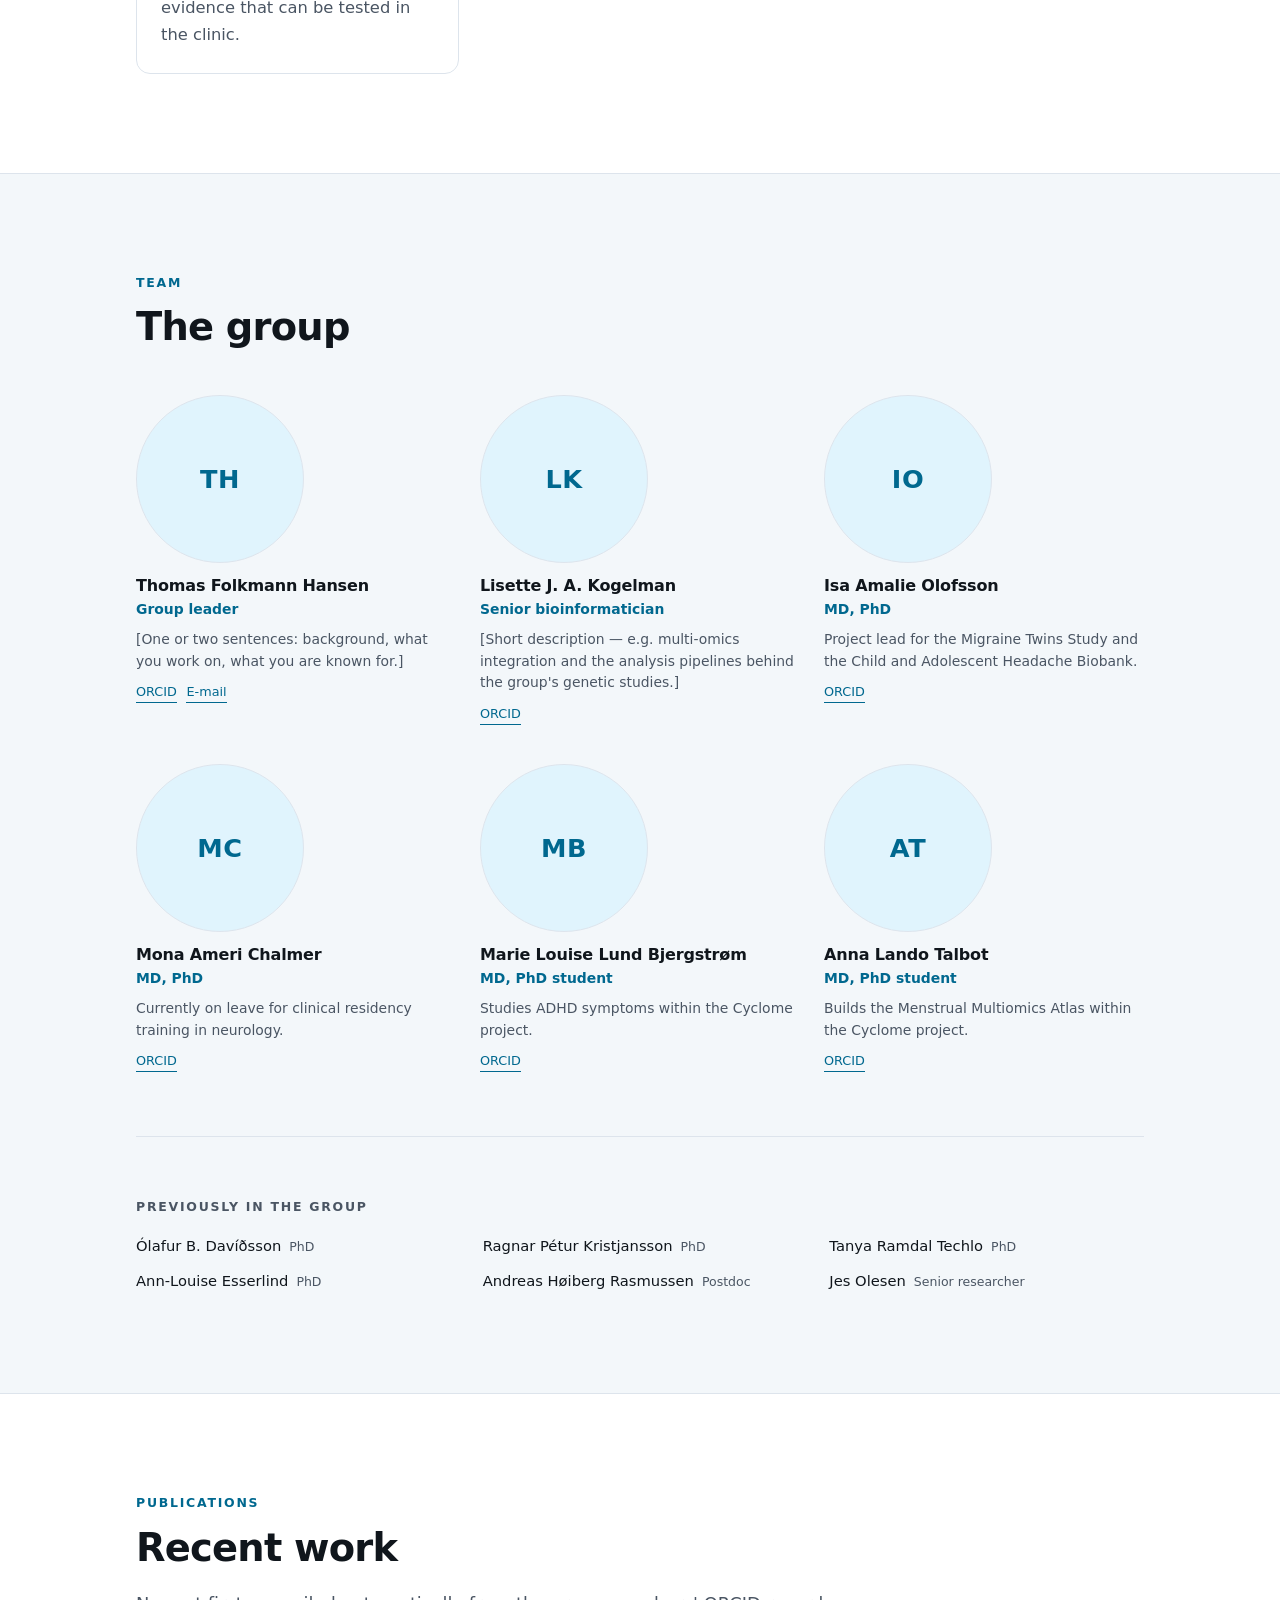
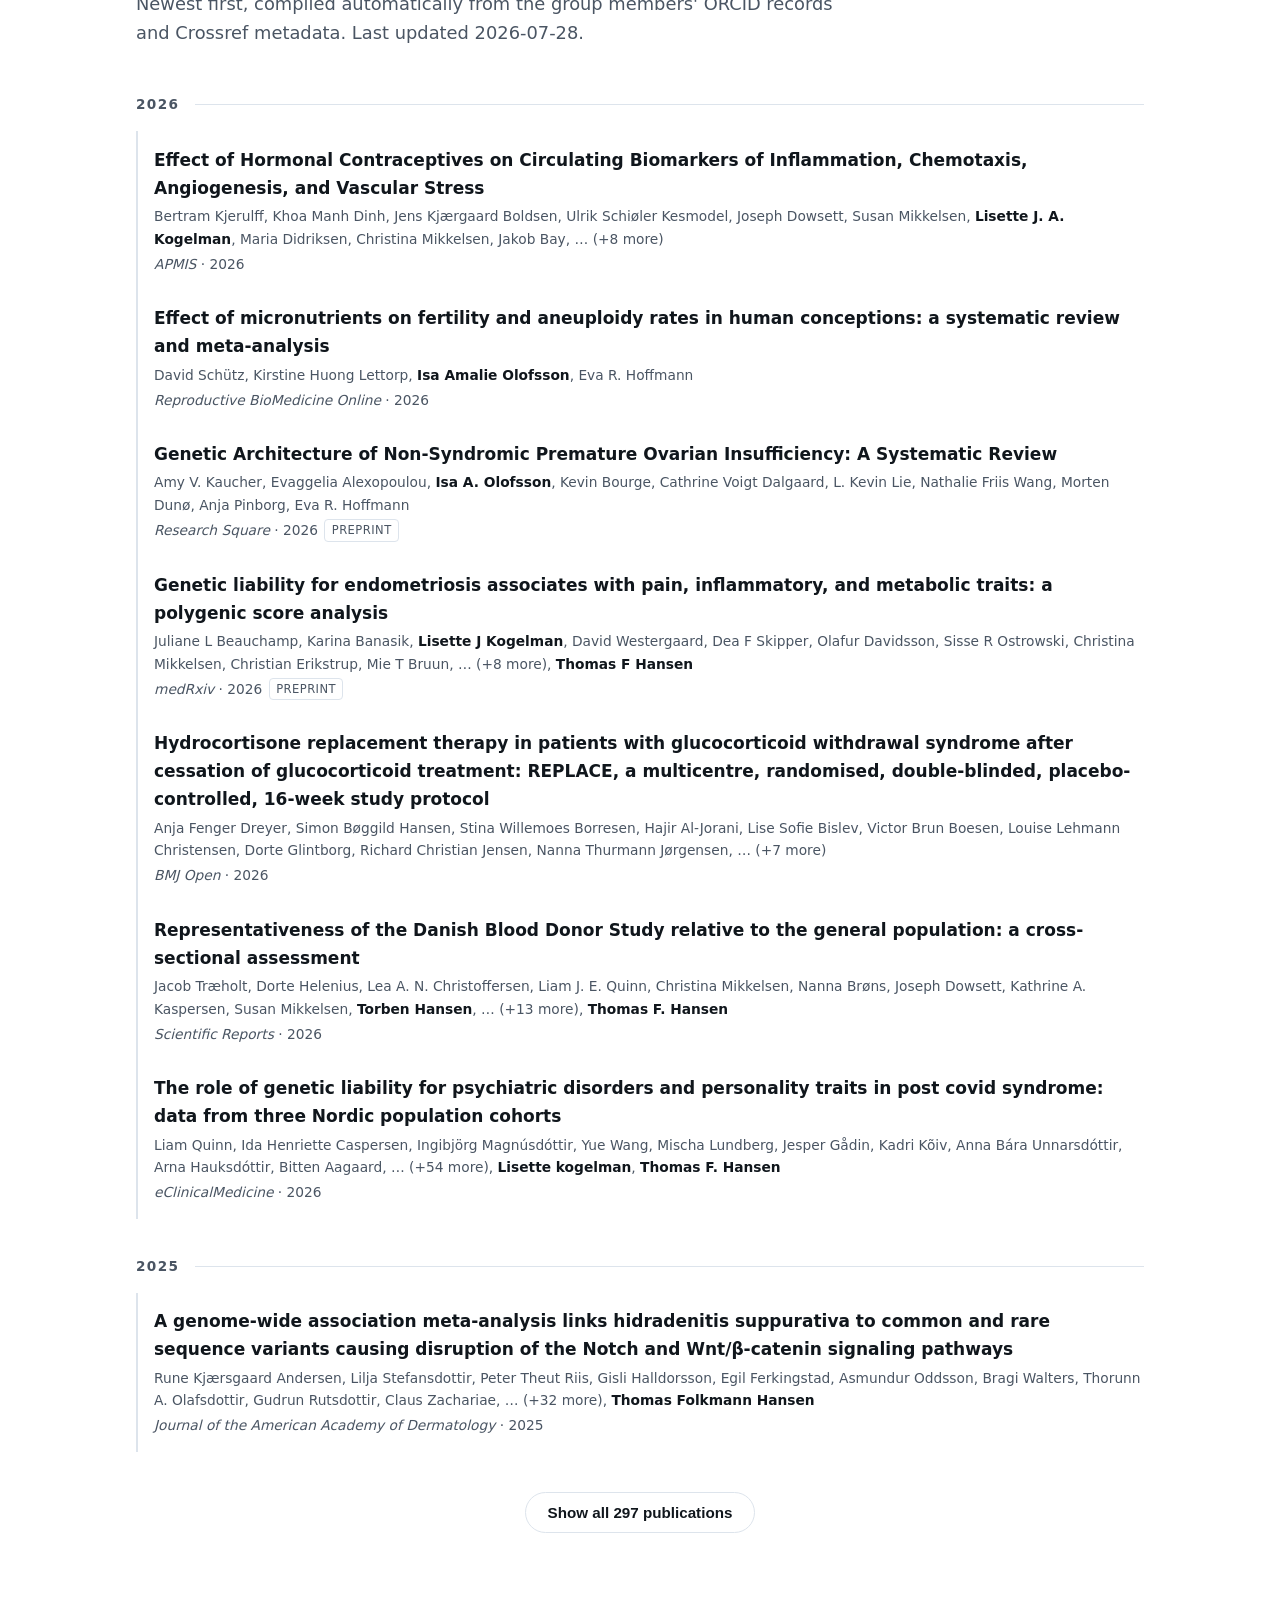
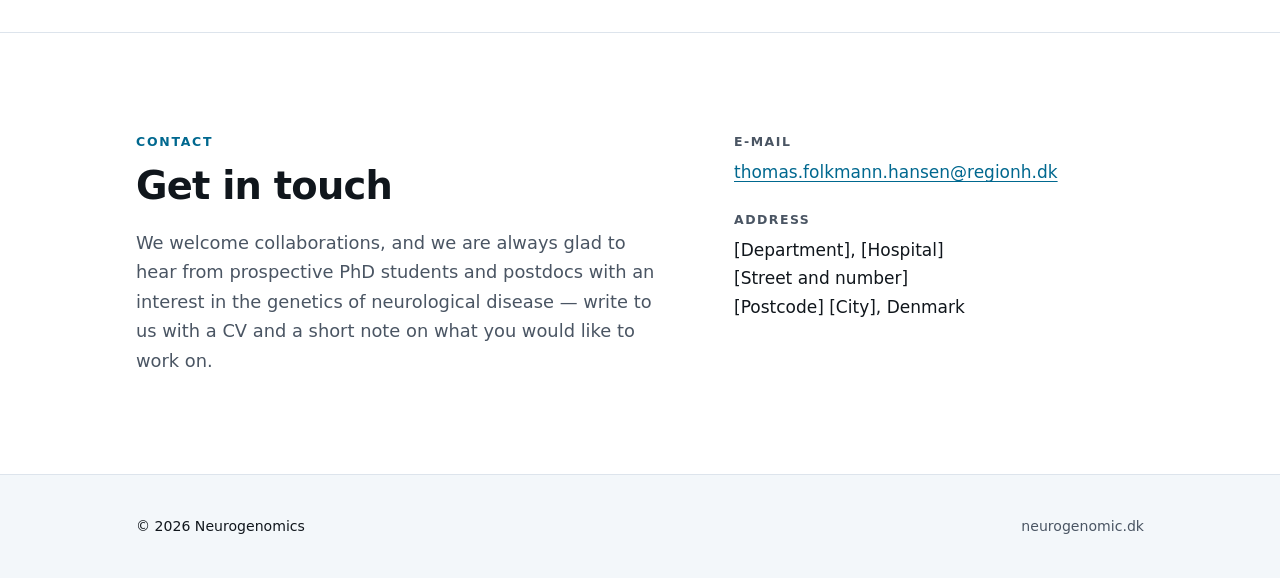
==== commit 5719c3d4: "fix: primary domain is neurogenomic.dk, not neurogenomics.dk Updates CNAME, canonical, og:url, JSON-" ====
--- a/index.html
+++ b/index.html
@@ -5,15 +5,15 @@
 <meta name="viewport" content="width=device-width, initial-scale=1">
 <title>Neurogenomics — genomics of the brain and its disorders</title>
 <meta name="description" content="The Neurogenomics research group studies how genetic variation shapes the nervous system, and how that knowledge can improve diagnosis and treatment of neurological disease.">
-<link rel="canonical" href="https://neurogenomics.dk/">
+<link rel="canonical" href="https://neurogenomic.dk/">
 <link rel="icon" href="favicon.svg" type="image/svg+xml">
 <meta property="og:type" content="website">
 <meta property="og:site_name" content="Neurogenomics">
 <meta property="og:title" content="Neurogenomics">
 <meta property="og:description" content="Genomics of the brain and its disorders.">
-<meta property="og:url" content="https://neurogenomics.dk/">
+<meta property="og:url" content="https://neurogenomic.dk/">
 <!-- Uncomment once og-image.png (1200×630) has been exported from the logo artwork:
-<meta property="og:image" content="https://neurogenomics.dk/og-image.png">
+<meta property="og:image" content="https://neurogenomic.dk/og-image.png">
 <meta name="twitter:card" content="summary_large_image">
 -->
 <link rel="stylesheet" href="styles.css">
@@ -23,8 +23,8 @@
   "@context": "https://schema.org",
   "@type": "ResearchOrganization",
   "name": "Neurogenomics",
-  "url": "https://neurogenomics.dk/",
-  "logo": "https://neurogenomics.dk/logo.svg",
+  "url": "https://neurogenomic.dk/",
+  "logo": "https://neurogenomic.dk/logo.svg",
   "description": "Research group studying how genetic variation shapes the nervous system and how that knowledge can improve diagnosis and treatment of neurological disease.",
   "email": "thomas.folkmann.hansen@regionh.dk",
   "address": { "@type": "PostalAddress", "addressCountry": "DK" }
@@ -190,7 +190,7 @@
 <footer class="foot">
   <div class="wrap foot-inner">
     <p>&copy; <span id="year">2026</span> Neurogenomics</p>
-    <p class="muted">neurogenomics.dk</p>
+    <p class="muted">neurogenomic.dk</p>
   </div>
 </footer>
 
--- a/styles.css
+++ b/styles.css
@@ -1,5 +1,5 @@
 /* ==========================================================================
-   Neurogenomics — neurogenomics.dk
+   Neurogenomics — neurogenomic.dk
    Single stylesheet, no build step, no external fonts (no third-party
    requests: visitors' IPs stay out of other people's logs).
 
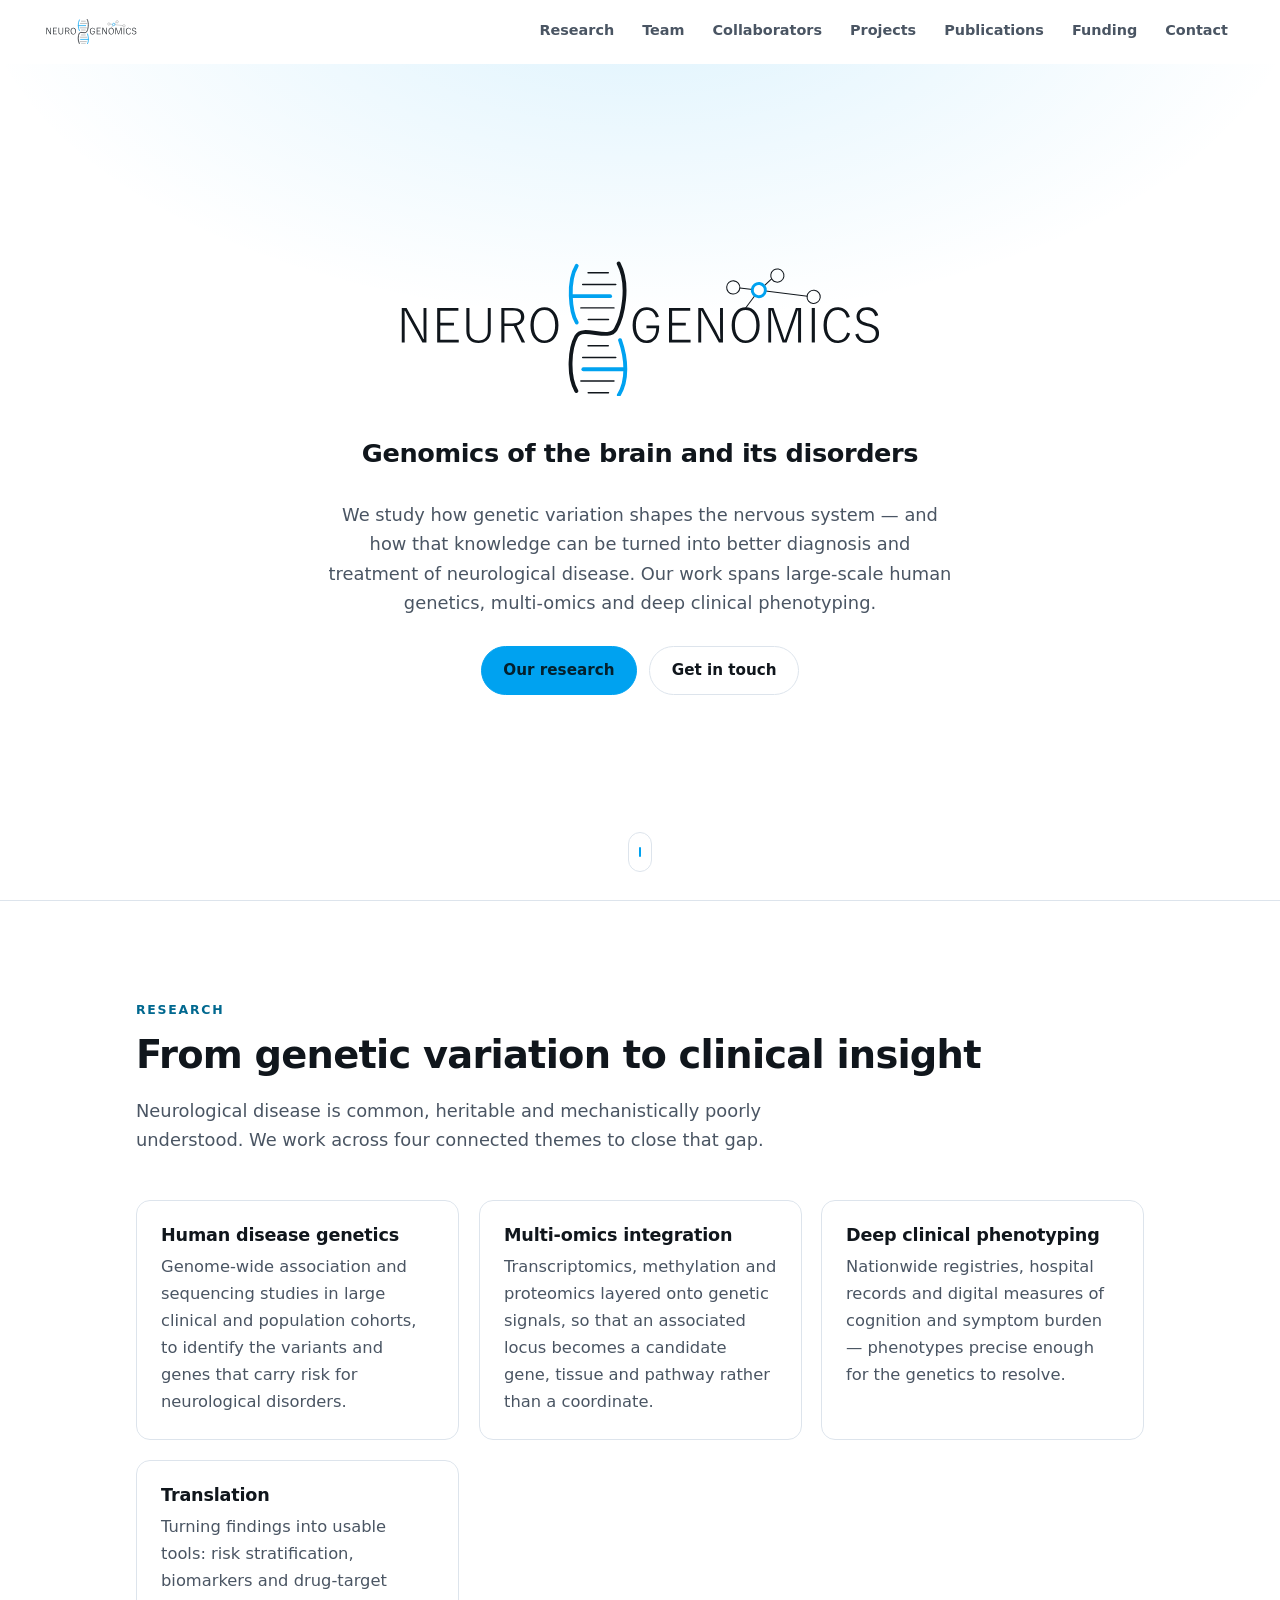
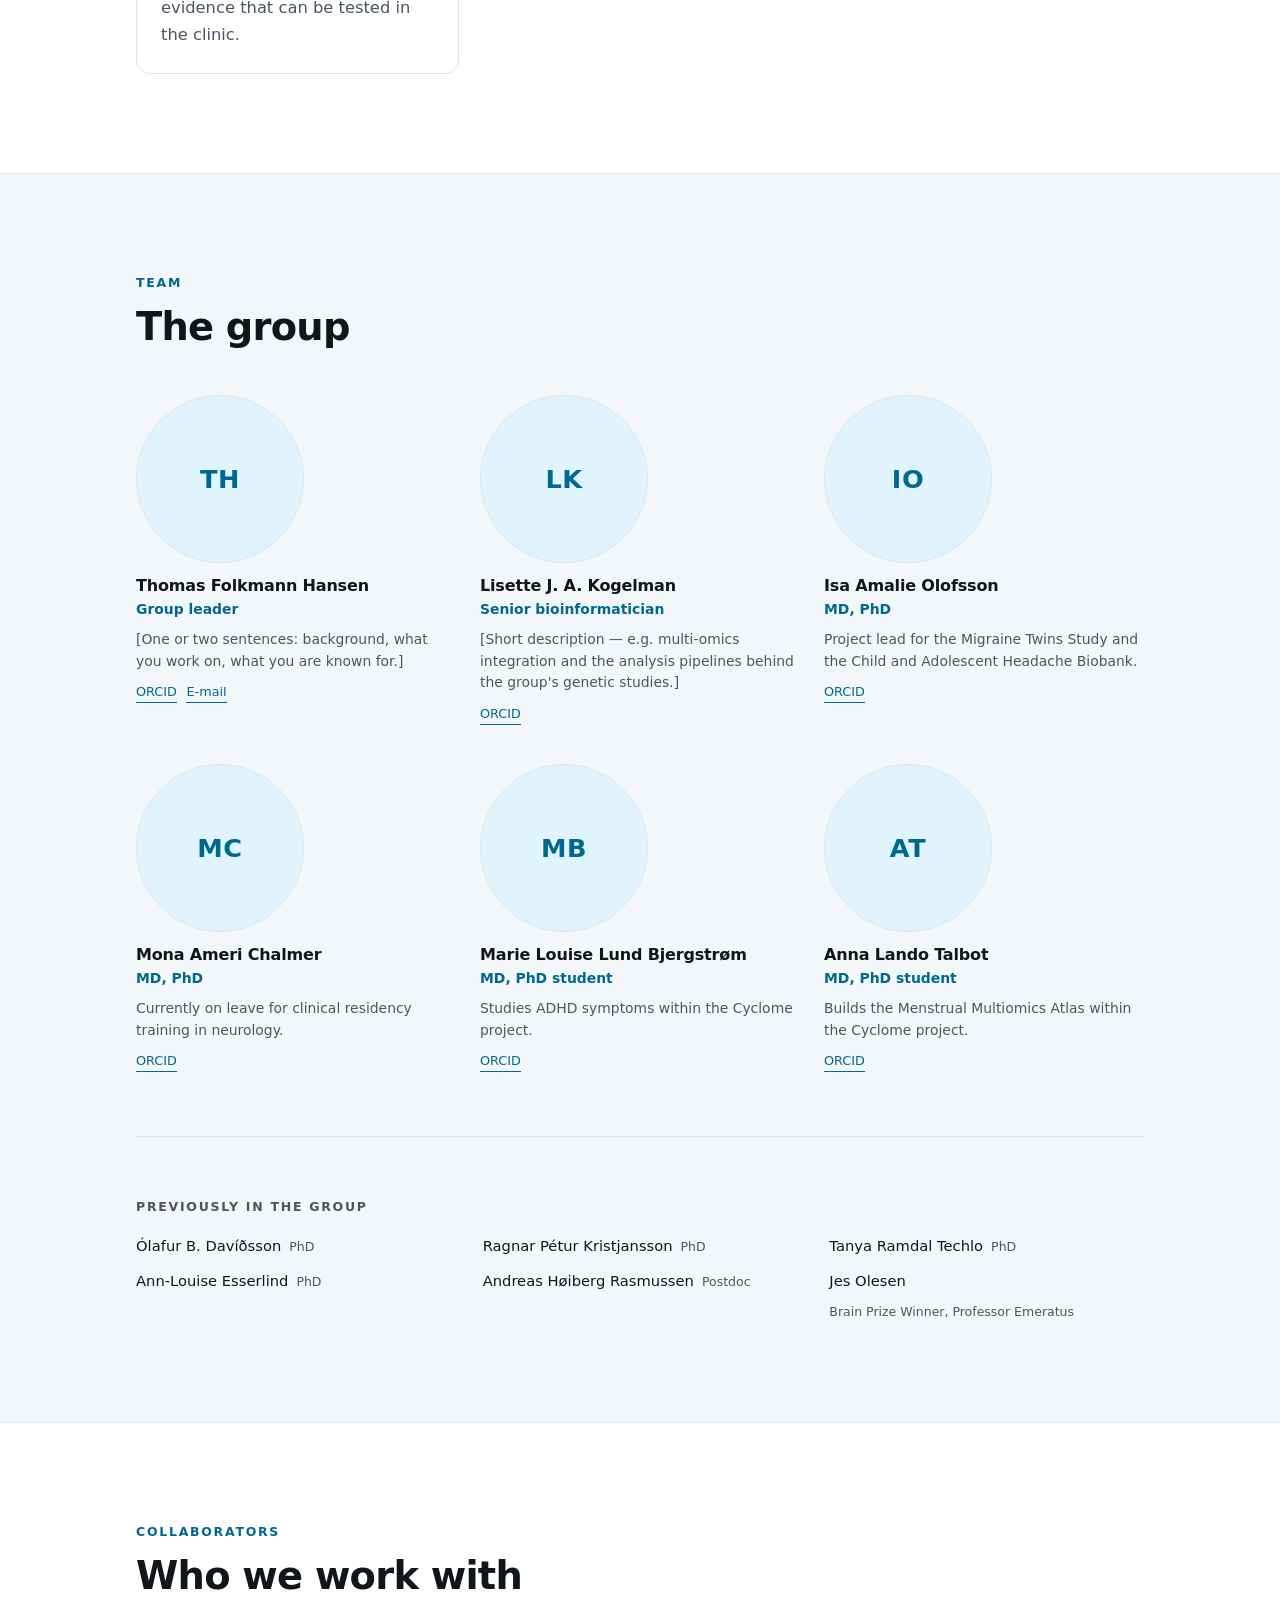
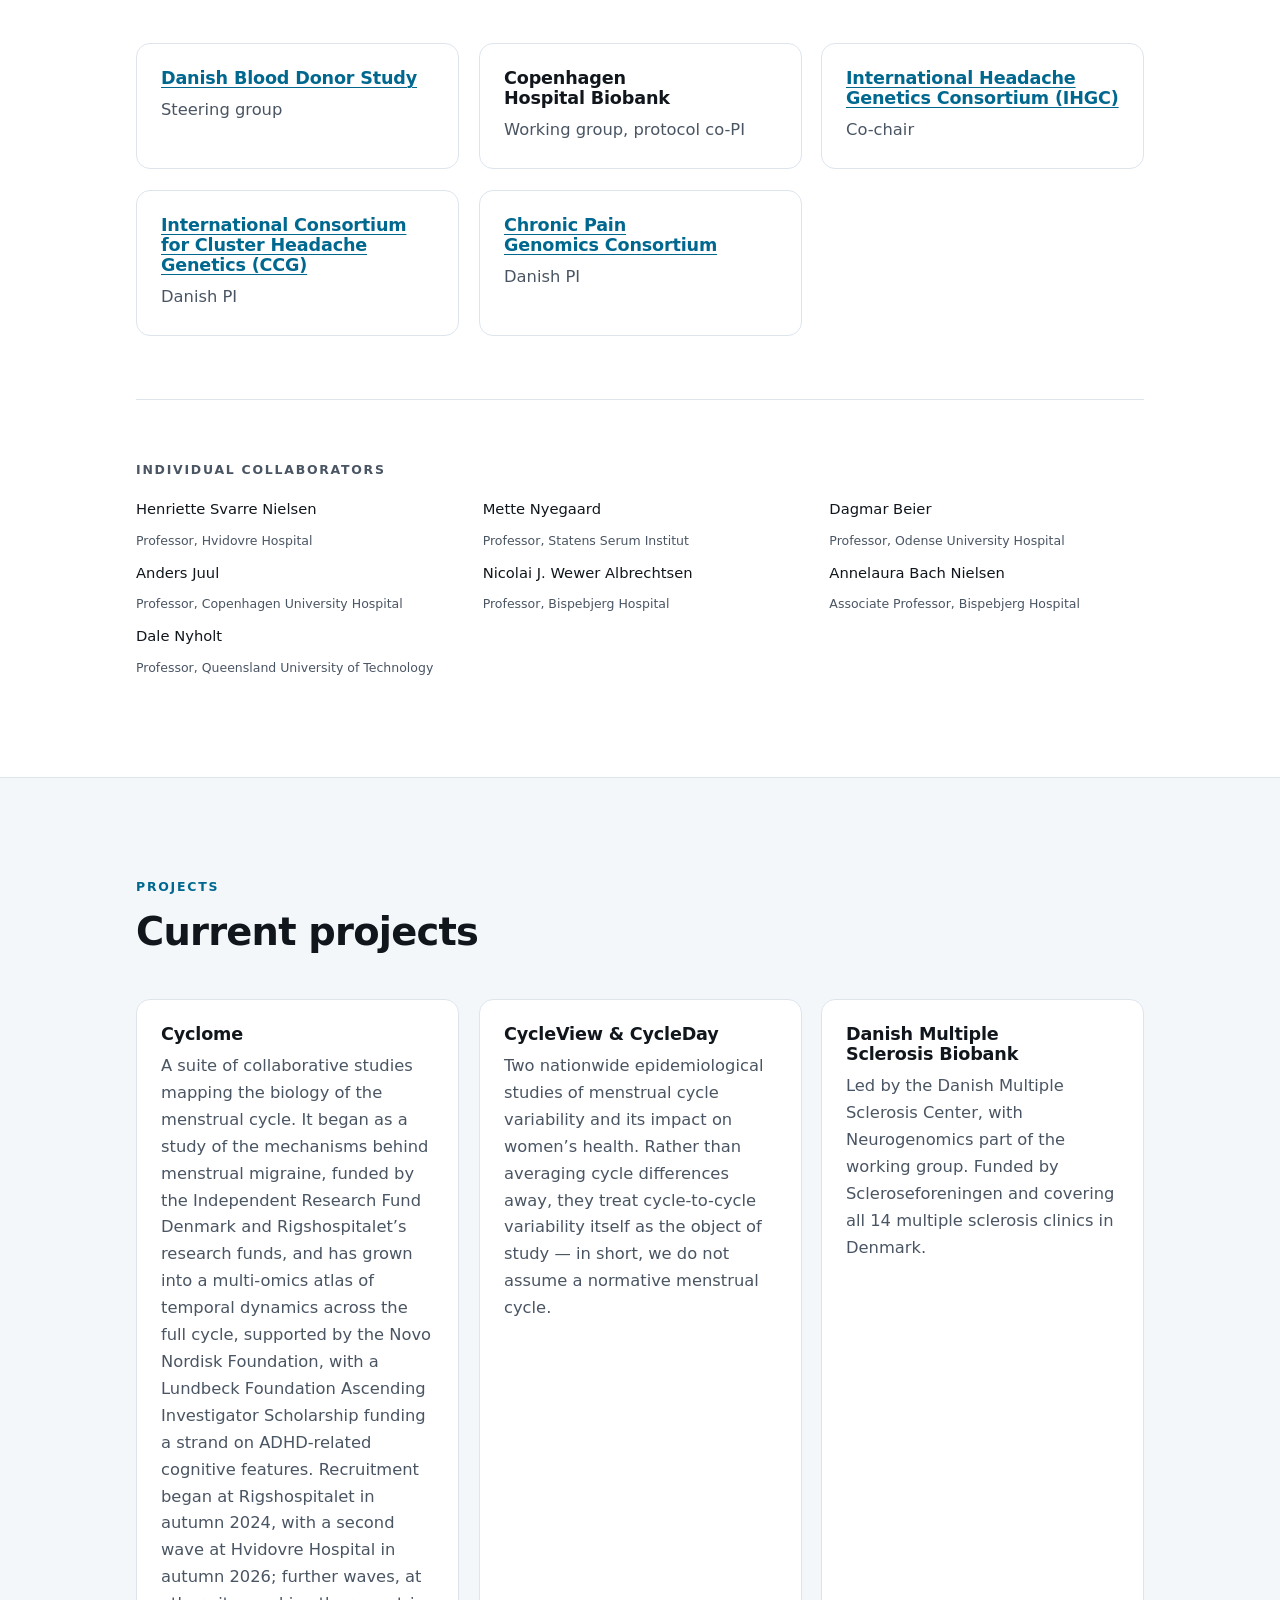
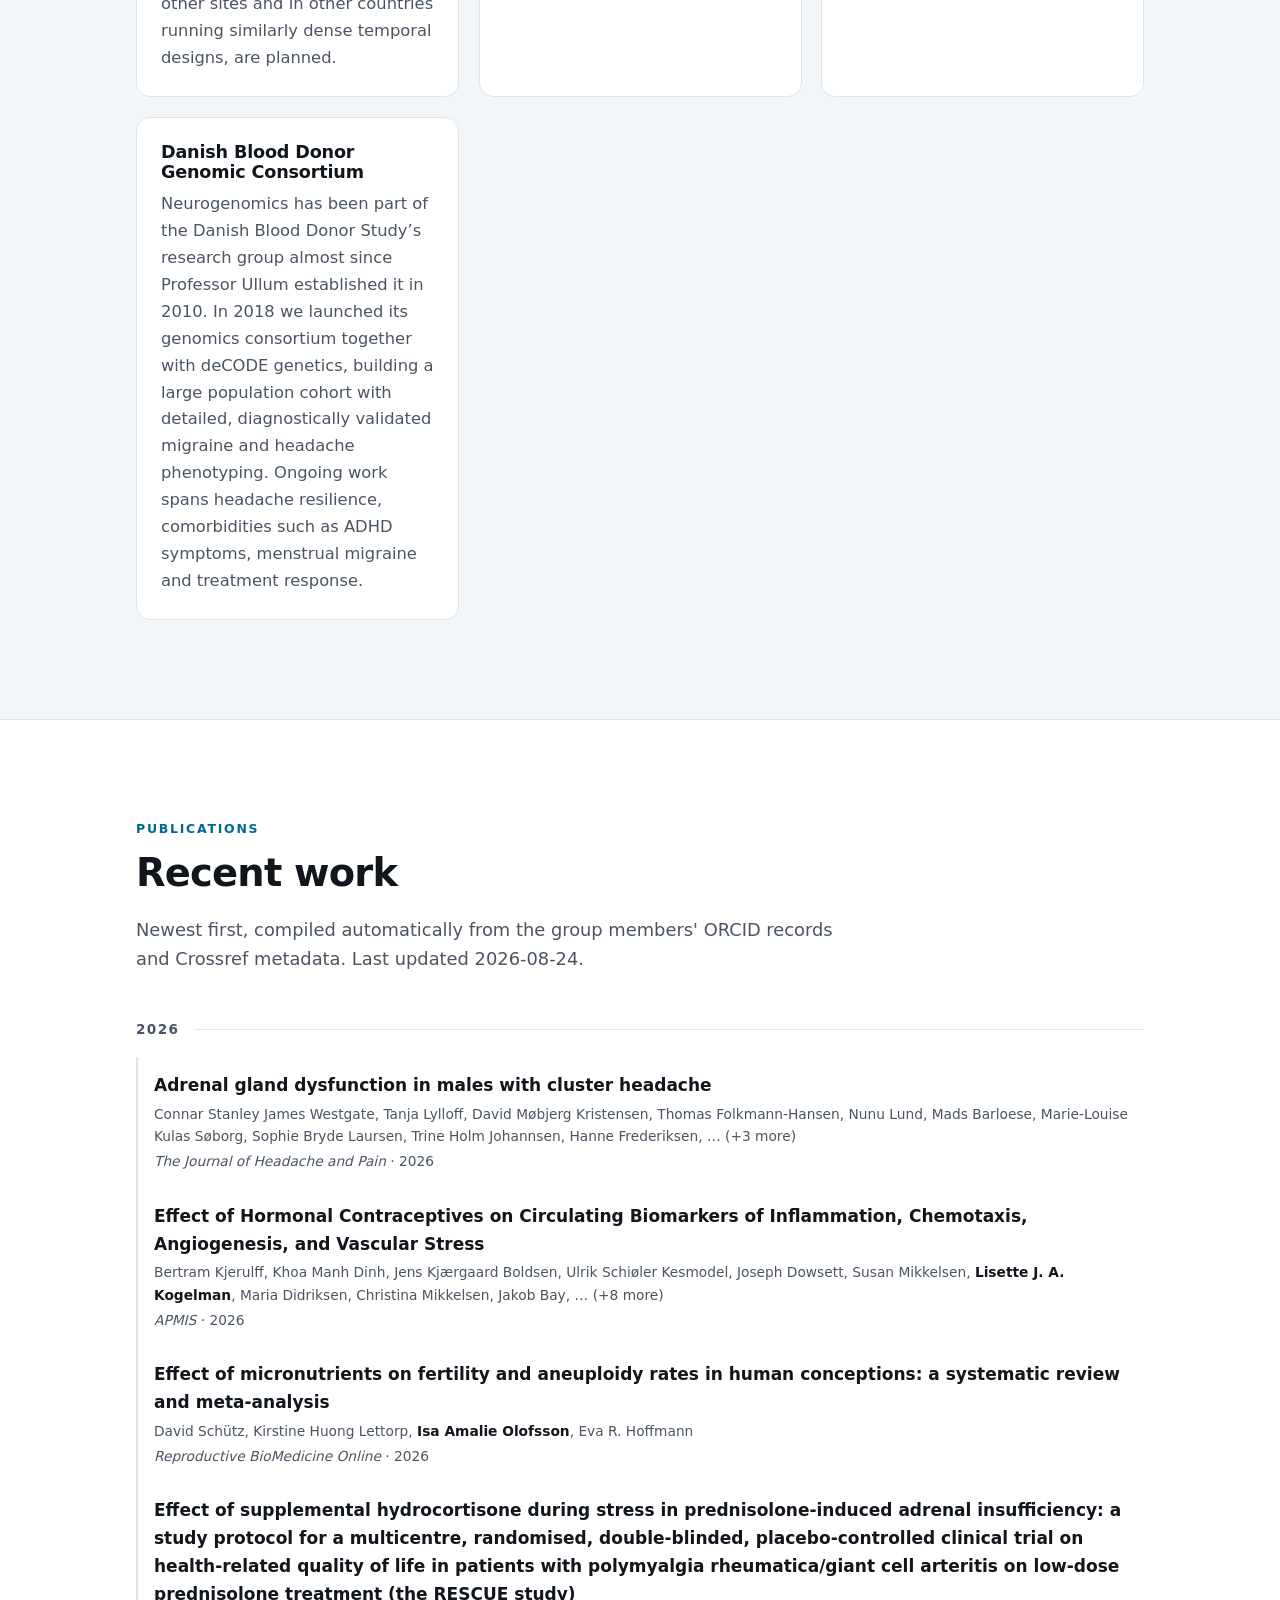
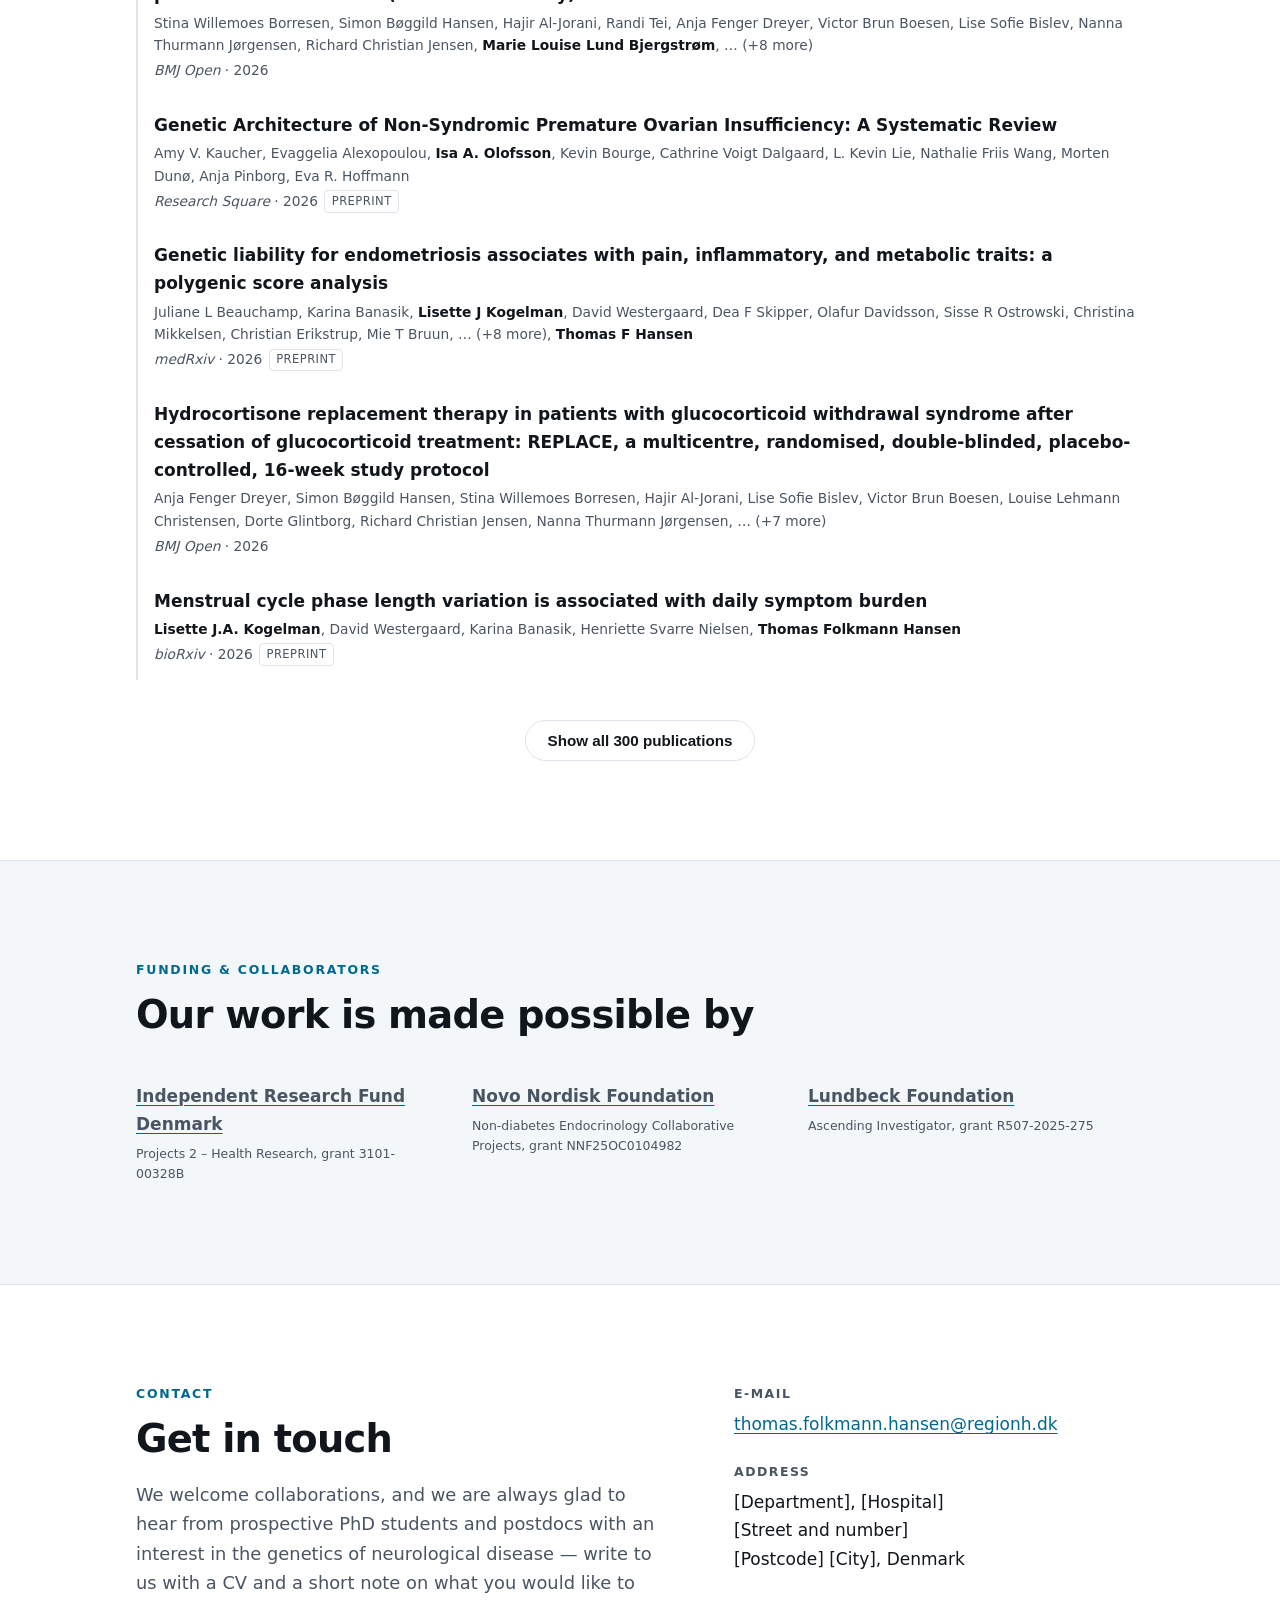
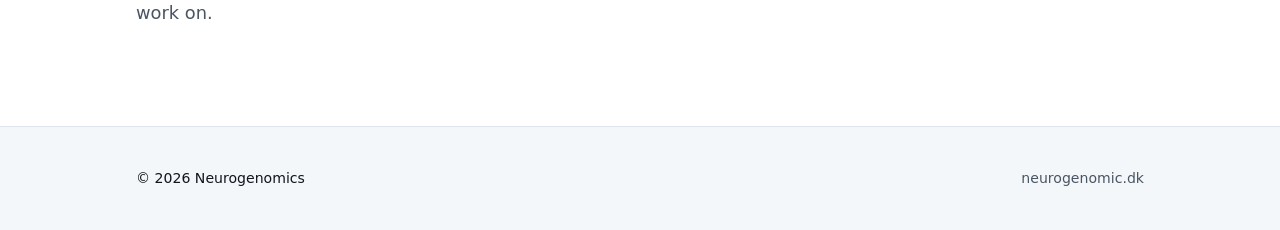
==== commit bc0baeb4: "Add Collaborators, Projects and populated Funding sections - New Collaborators section: consortia an" ====
--- a/index.html
+++ b/index.html
@@ -46,6 +46,8 @@
   <nav class="topbar-nav" aria-label="Sections">
     <a href="#research">Research</a>
     <a href="#team">Team</a>
+    <a href="#collaborators">Collaborators</a>
+    <a href="#projects">Projects</a>
     <a href="#publications">Publications</a>
     <a href="#funding">Funding</a>
     <a href="#contact">Contact</a>
@@ -133,6 +135,32 @@
     </div>
   </section>
 
+  <!-- ── Collaborators ──────────────────────────────────────────────────── -->
+  <section id="collaborators" class="band" hidden>
+    <div class="wrap">
+      <p class="eyebrow reveal">Collaborators</p>
+      <h2 class="reveal" style="--delay:60ms">Who we work with</h2>
+
+      <div id="consortia-wrap" hidden>
+        <div class="cards" id="consortia-grid"></div>
+      </div>
+
+      <div id="collab-wrap" hidden>
+        <h3 class="collab-heading reveal">Individual collaborators</h3>
+        <ul class="collab-list" id="collab-list"></ul>
+      </div>
+    </div>
+  </section>
+
+  <!-- ── Projects ───────────────────────────────────────────────────────── -->
+  <section id="projects" class="band band-alt" hidden>
+    <div class="wrap">
+      <p class="eyebrow reveal">Projects</p>
+      <h2 class="reveal" style="--delay:60ms">Current projects</h2>
+      <div class="cards" id="project-grid"></div>
+    </div>
+  </section>
+
   <!-- ── Publications ───────────────────────────────────────────────────── -->
   <section id="publications" class="band">
     <div class="wrap">
@@ -196,6 +224,8 @@
 
 <script src="data/team.js"></script>
 <script src="data/alumni.js"></script>
+<script src="data/collaborators.js"></script>
+<script src="data/projects.js"></script>
 <script src="data/funders.js"></script>
 <script src="data/publications.js"></script>
 <script src="app.js"></script>
--- a/styles.css
+++ b/styles.css
@@ -378,6 +378,33 @@
 .alumnus > a { text-decoration: none; border-bottom: 1px solid transparent; color: var(--ink); }
 .alumnus > a:hover { border-bottom-color: var(--accent); }
 .alumnus-role { color: var(--ink-2); font-size: 0.85em; }
+
+/* ── collaborators ───────────────────────────────────────────────────────── */
+
+.collab-heading {
+  margin: clamp(2.75rem, 7vh, 4.5rem) 0 1.25rem;
+  padding-top: clamp(2.75rem, 7vh, 4.5rem);
+  border-top: 1px solid var(--line);
+  font-size: 0.78rem;
+  font-weight: 700;
+  letter-spacing: 0.14em;
+  text-transform: uppercase;
+  color: var(--ink-2);
+}
+
+.collab-list {
+  margin: 0;
+  padding: 0;
+  list-style: none;
+  display: grid;
+  gap: 0.6rem 2rem;
+  grid-template-columns: repeat(auto-fill, minmax(17rem, 1fr));
+  font-size: 0.92rem;
+}
+.collaborator { display: flex; flex-wrap: wrap; gap: 0.5rem; align-items: baseline; }
+.collaborator > a { text-decoration: none; border-bottom: 1px solid transparent; color: var(--ink); }
+.collaborator > a:hover { border-bottom-color: var(--accent); }
+.collaborator-meta { color: var(--ink-2); font-size: 0.85em; }
 
 /* ── publications ────────────────────────────────────────────────────────── */
 
@@ -435,9 +462,10 @@
   margin-top: clamp(2rem, 5vh, 3rem);
   display: flex;
   flex-wrap: wrap;
-  align-items: center;
+  align-items: flex-start;
   gap: clamp(1.5rem, 4vw, 3rem);
 }
+.funder { display: flex; flex-direction: column; gap: 0.35rem; max-width: 18rem; }
 .funders a, .funders span { display: block; }
 .funders img {
   height: 2.75rem;
@@ -450,6 +478,7 @@
 }
 .funders a:hover img { filter: none; opacity: 1; }
 .funder-text { font-weight: 550; color: var(--ink-2); }
+.funder-grant { font-size: 0.78rem; color: var(--ink-2); }
 
 /* ── contact ─────────────────────────────────────────────────────────────── */
 
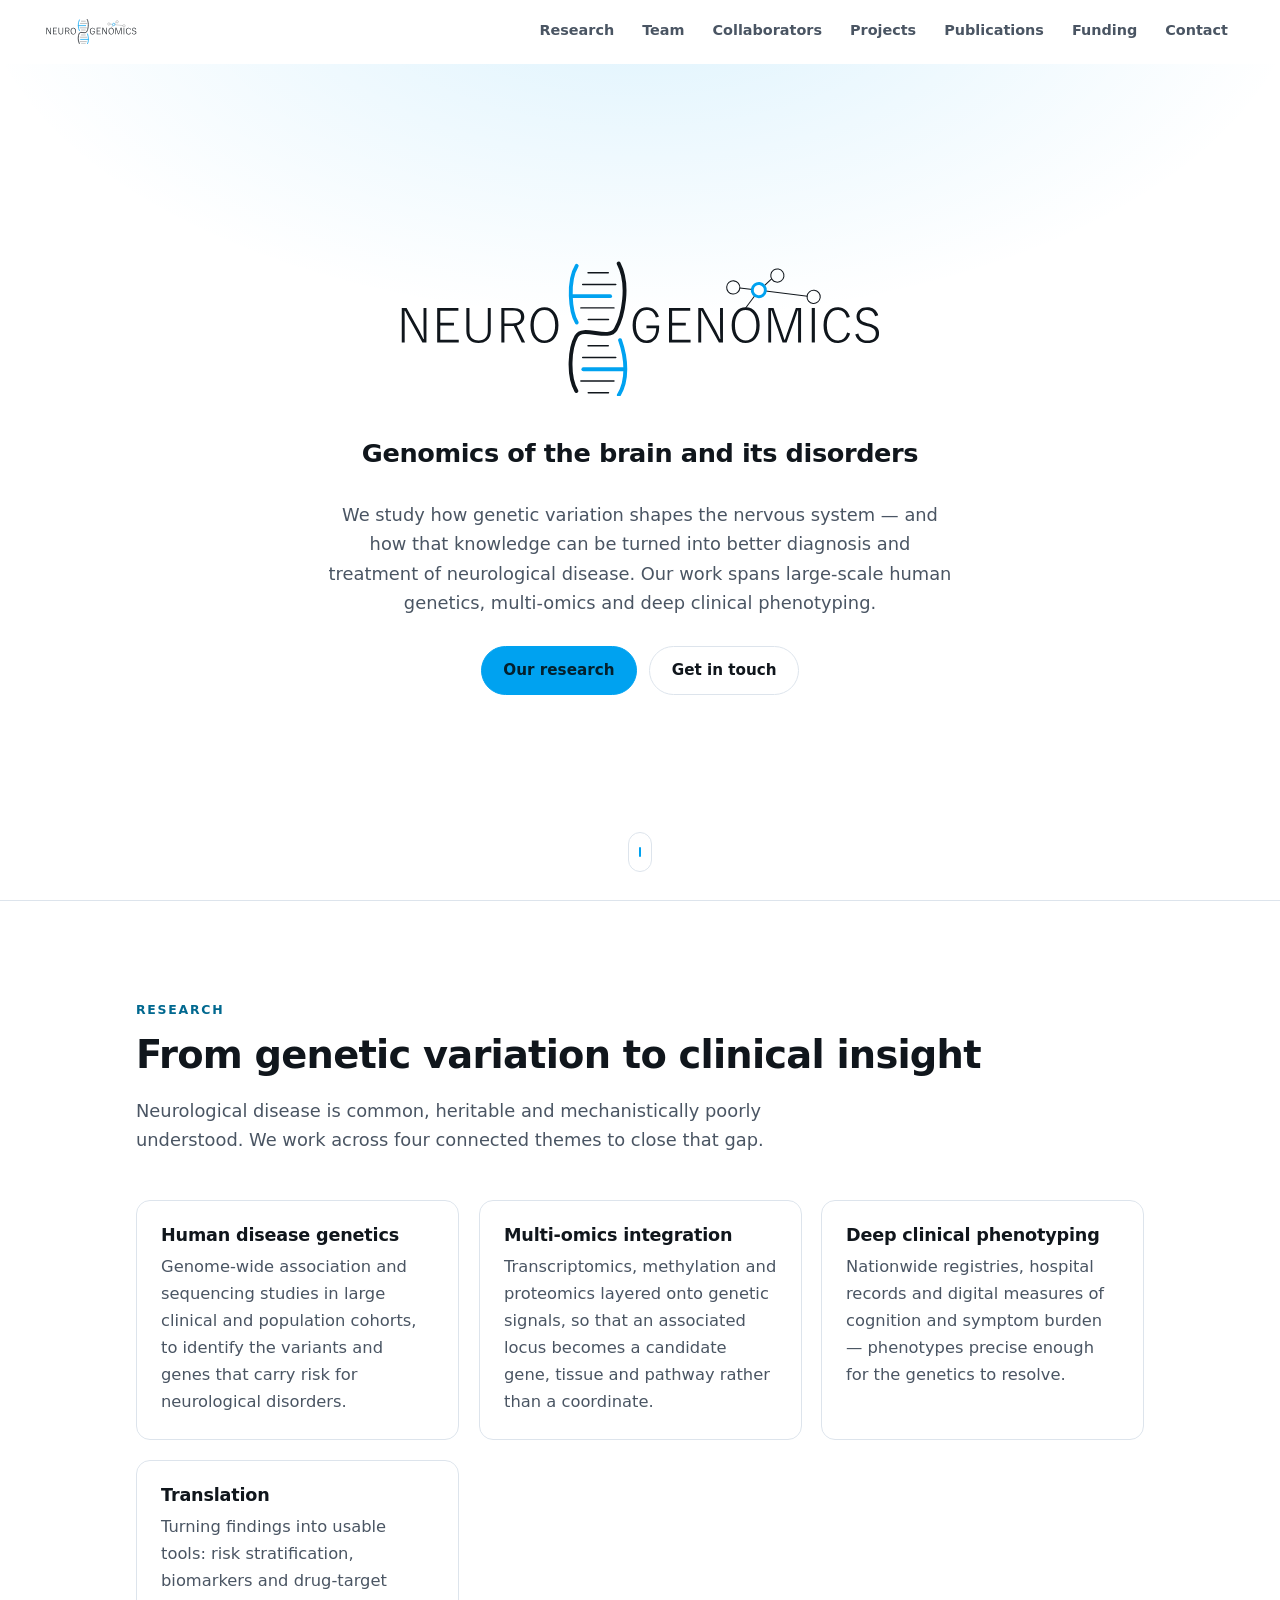
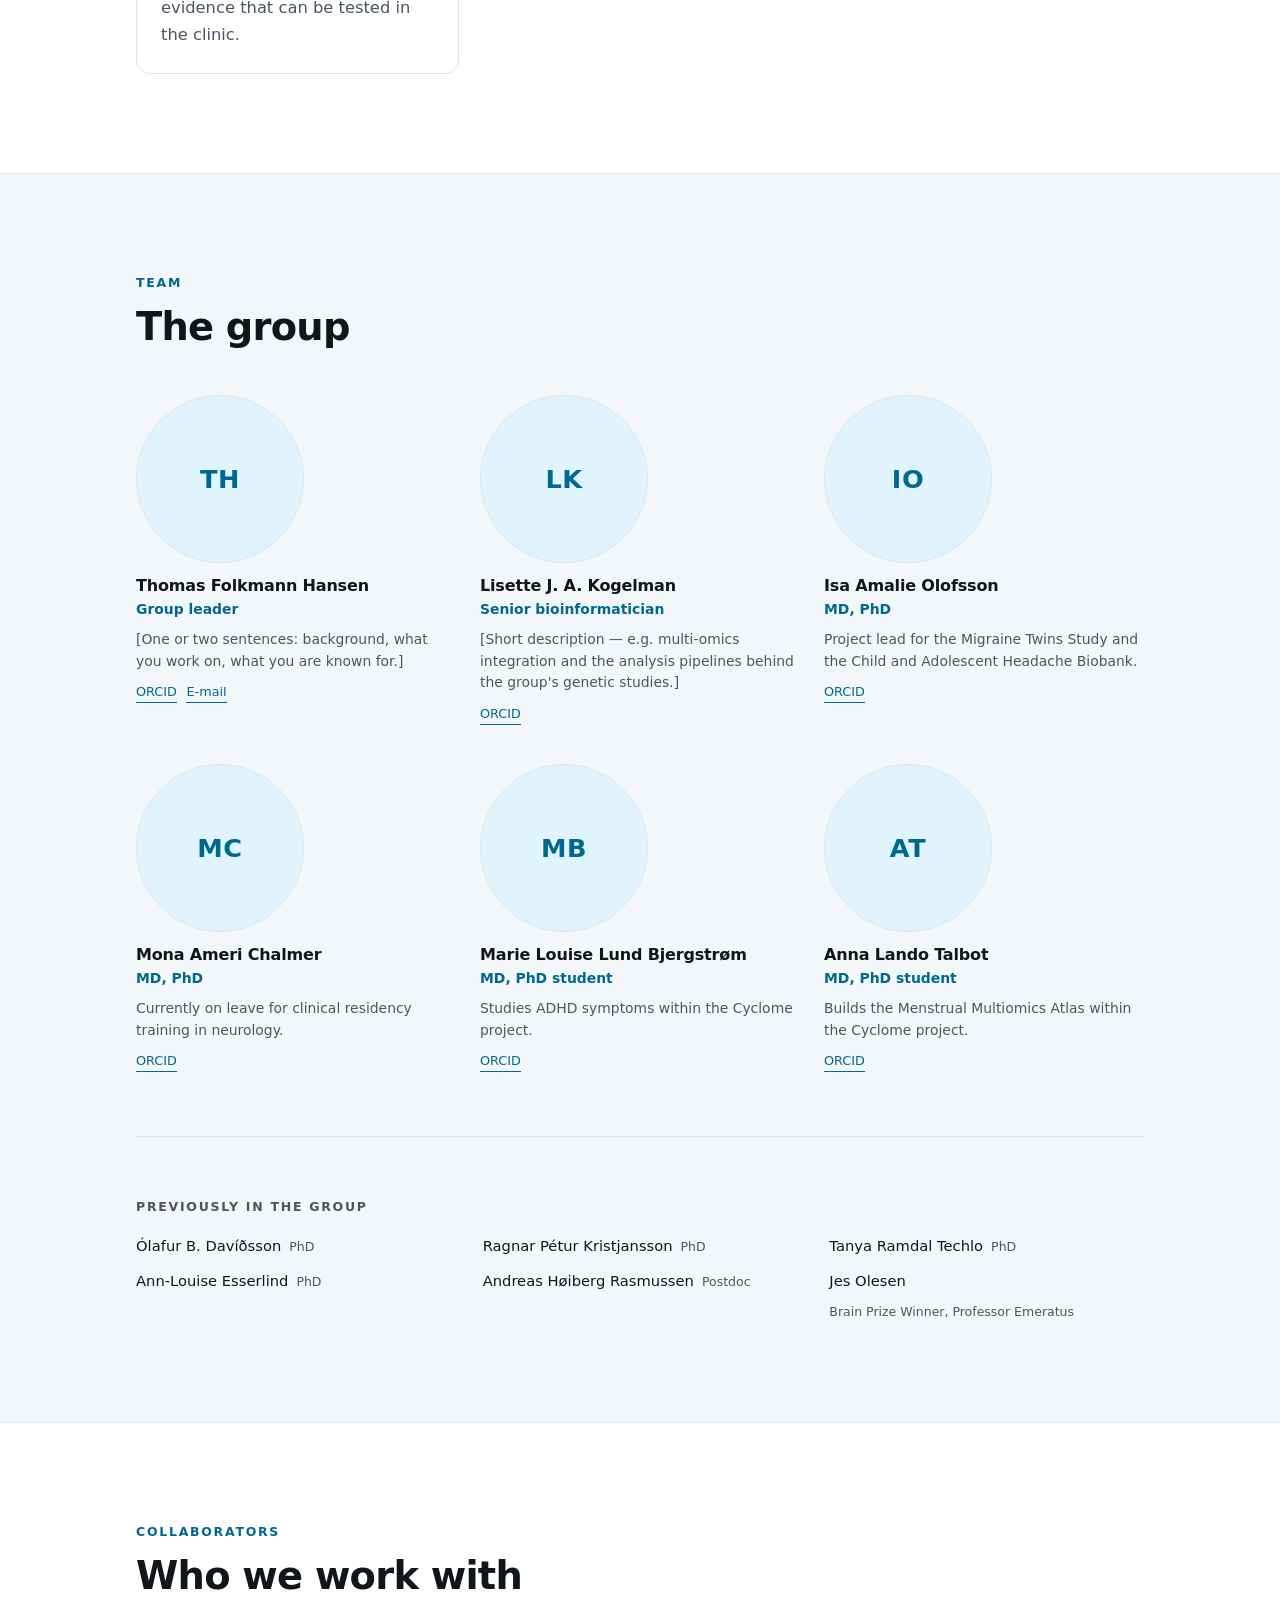
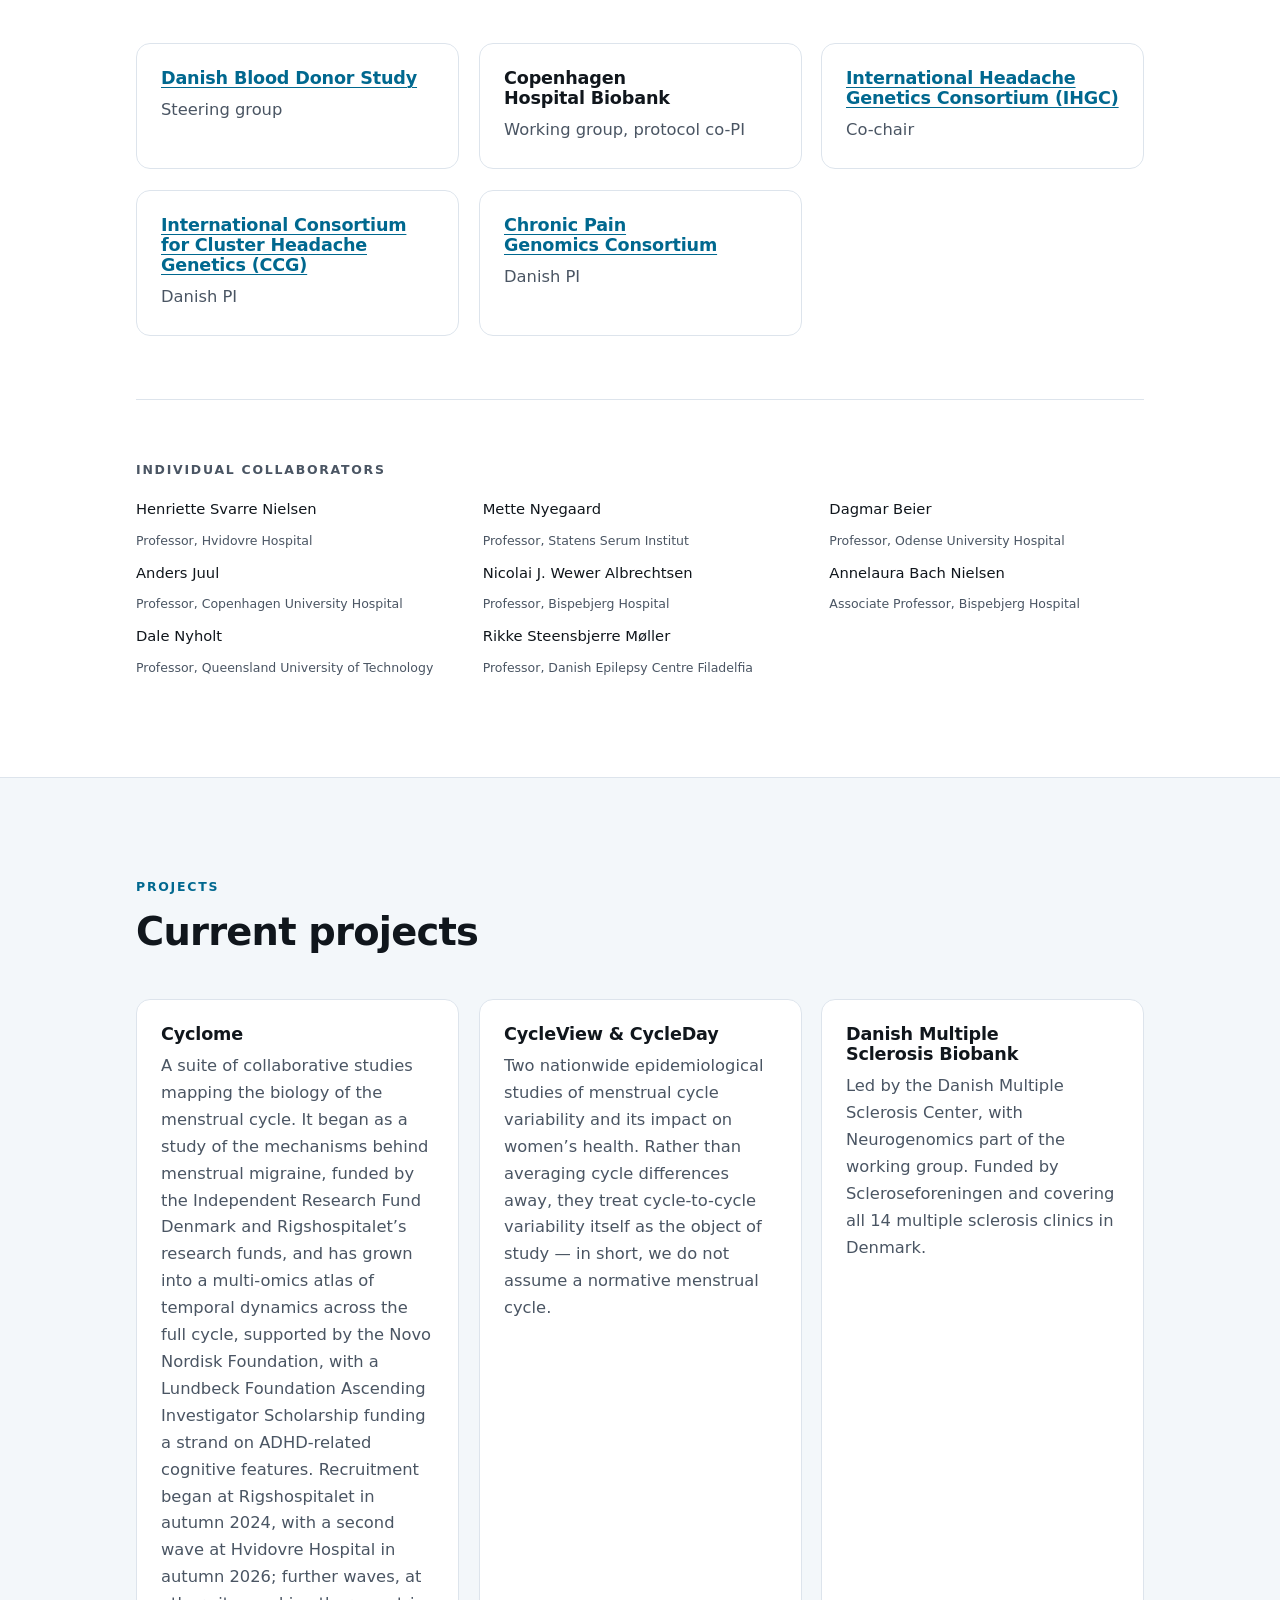
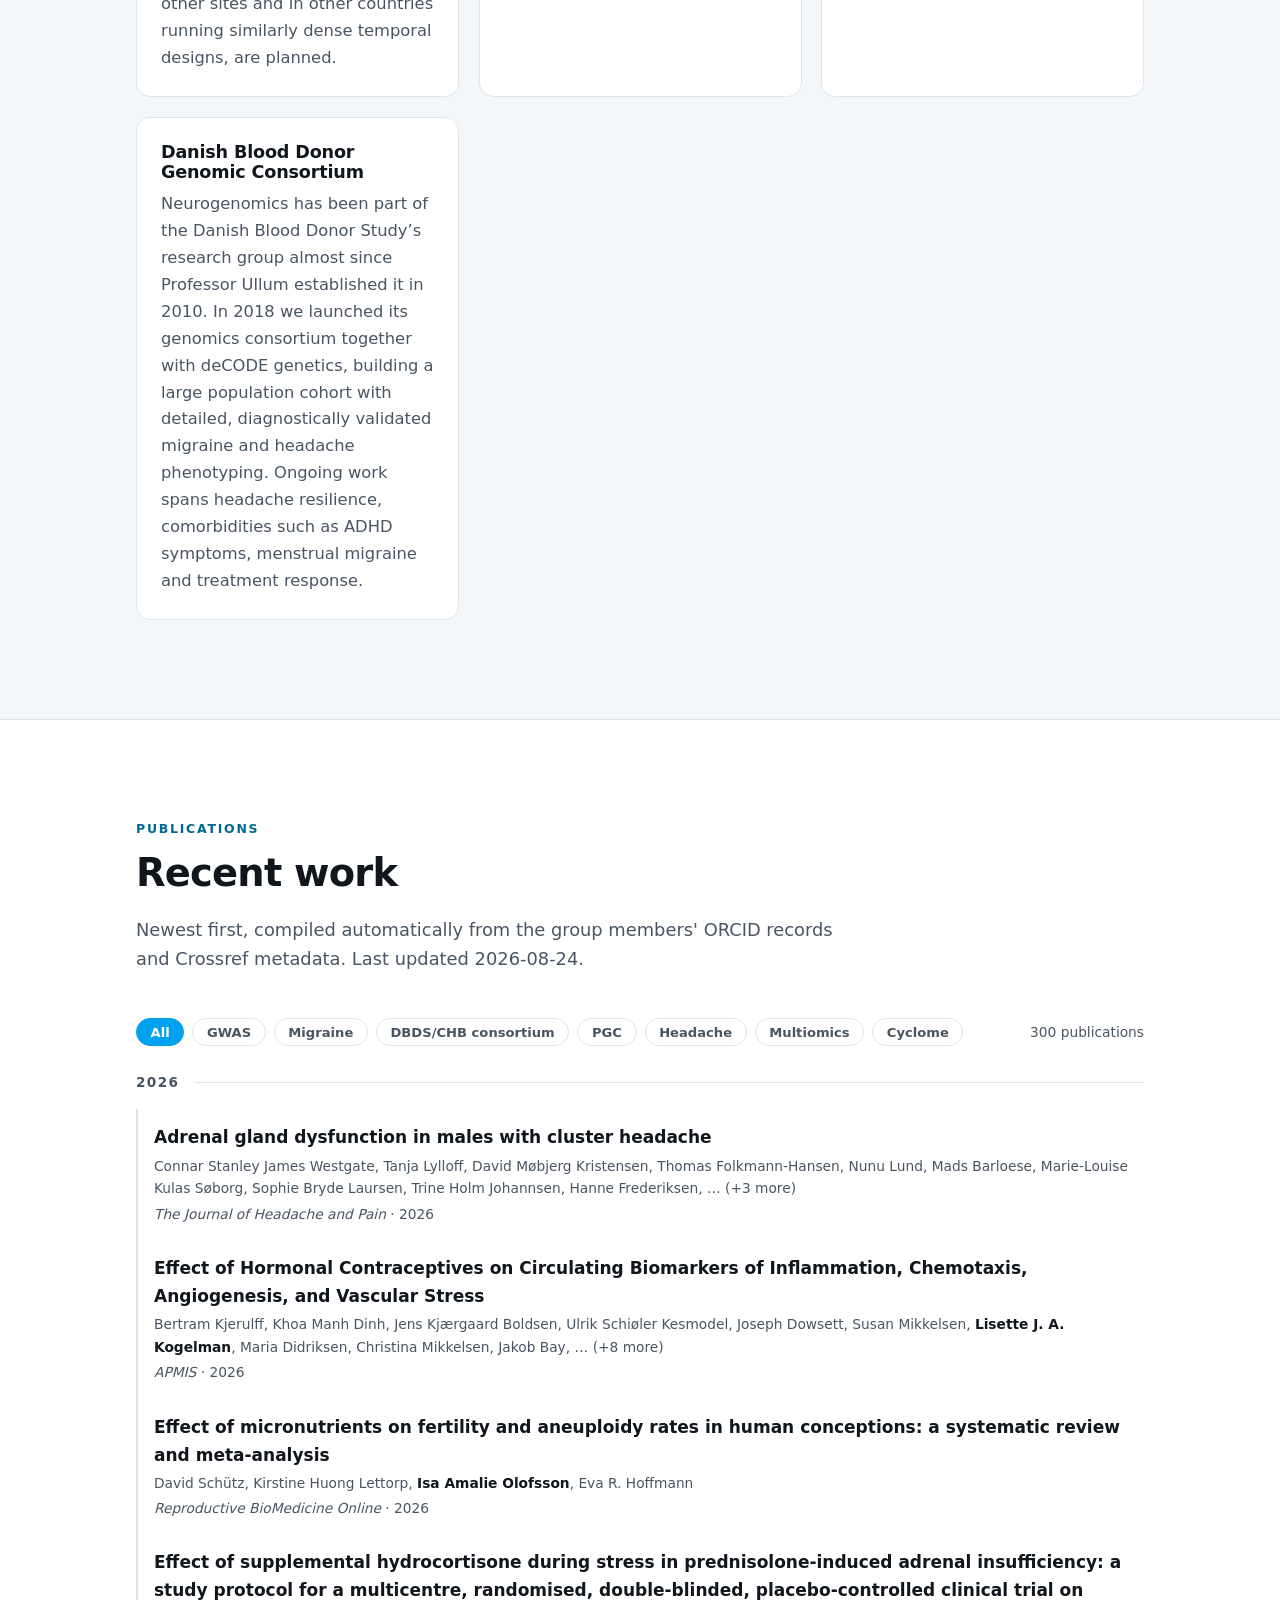
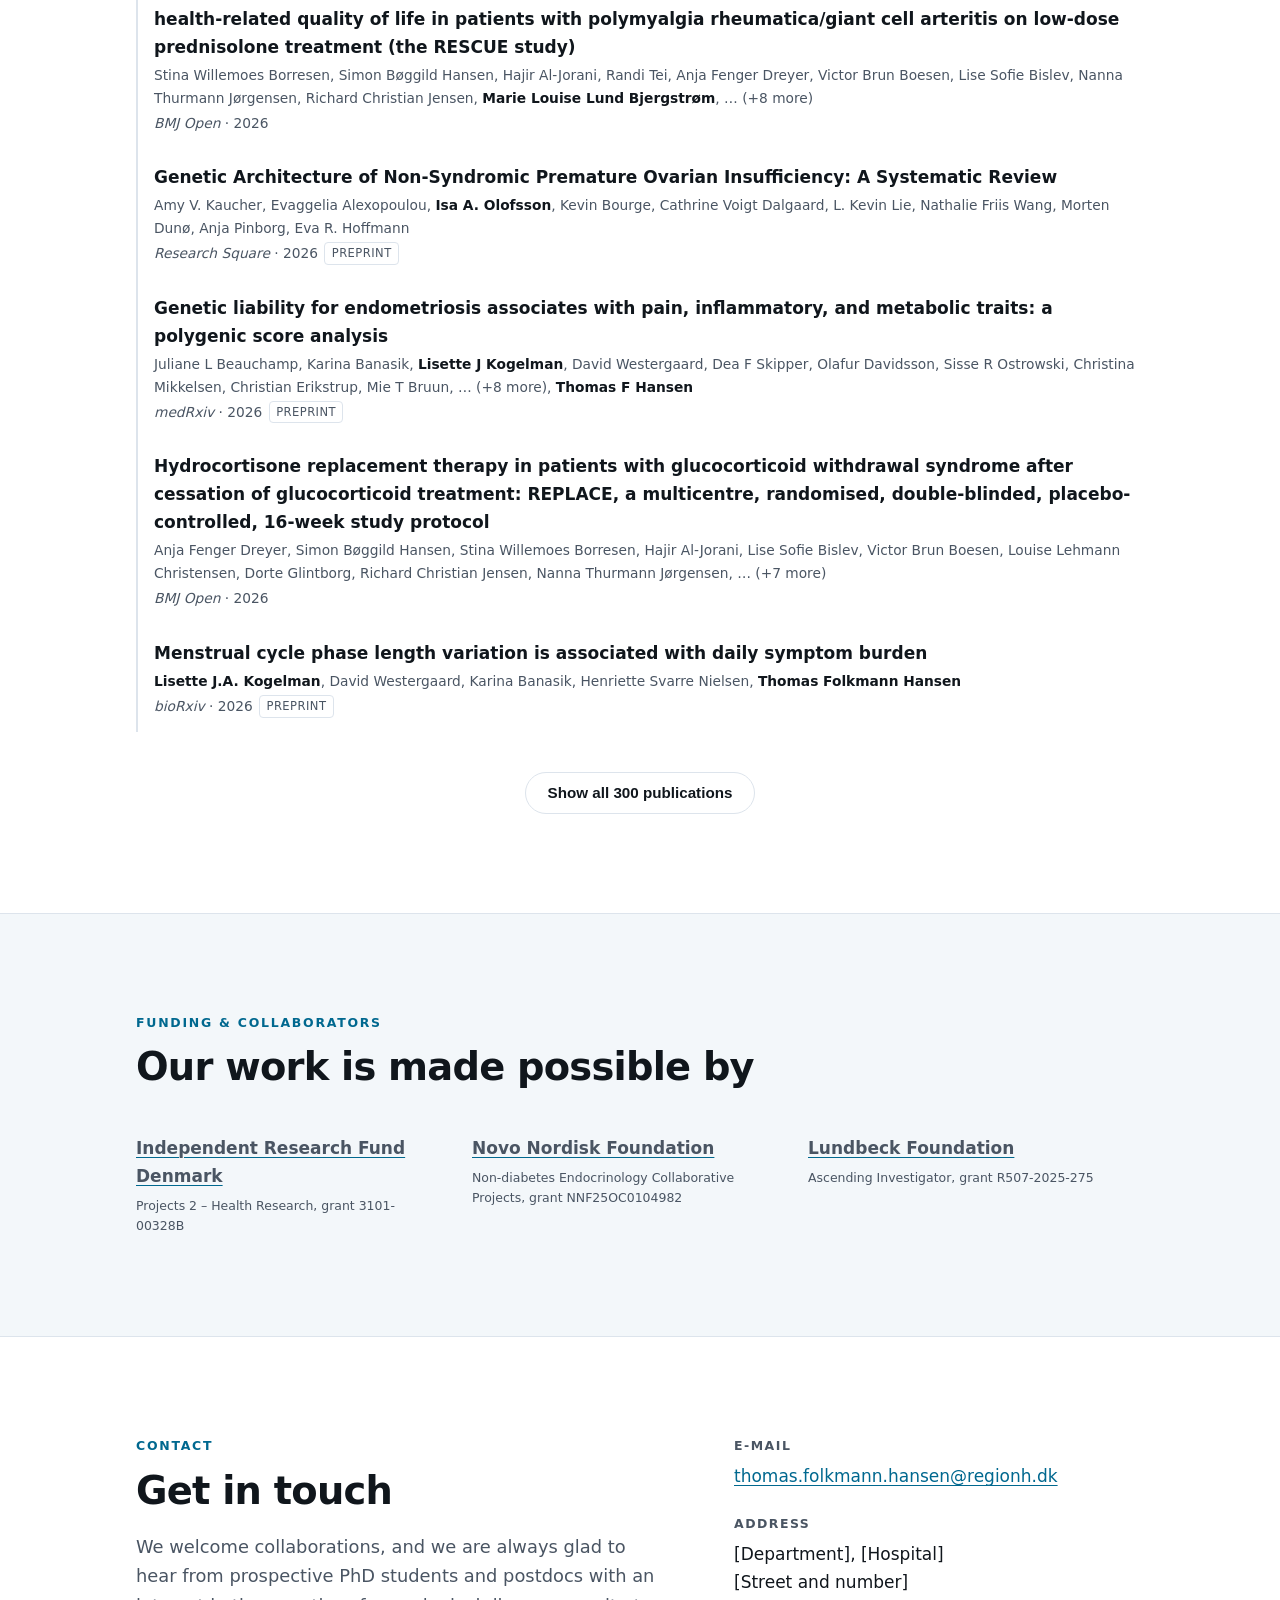
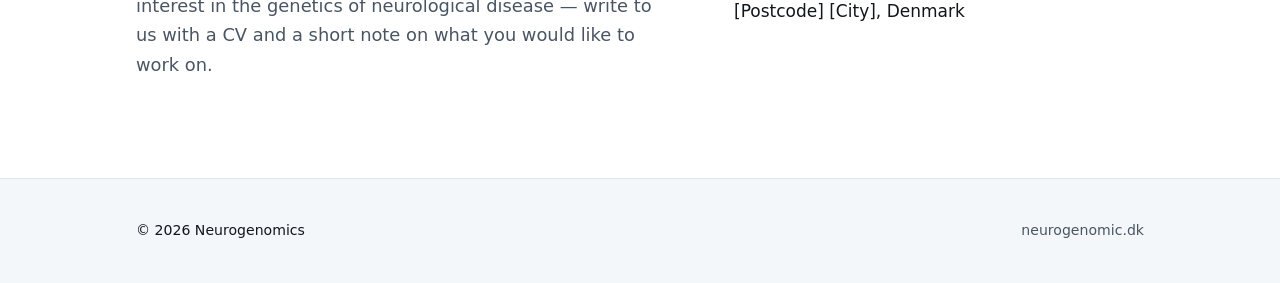
==== commit 449c5696: "Add topic filters to Recent work; add Møller as collaborator - Publications can now be filtered by t" ====
--- a/index.html
+++ b/index.html
@@ -170,7 +170,23 @@
         Newest first, compiled automatically from the group members' ORCID records
         and Crossref metadata. <span id="pub-stamp" class="muted"></span>
       </p>
+
+      <div class="pub-toolbar reveal" style="--delay:160ms">
+        <div class="pub-filter" id="pub-filter" role="group" aria-label="Filter publications by topic">
+          <button class="pub-filter-btn active" data-filter="all" aria-pressed="true">All</button>
+          <button class="pub-filter-btn" data-filter="gwas" aria-pressed="false">GWAS</button>
+          <button class="pub-filter-btn" data-filter="migraine" aria-pressed="false">Migraine</button>
+          <button class="pub-filter-btn" data-filter="dbds-chb" aria-pressed="false">DBDS/CHB consortium</button>
+          <button class="pub-filter-btn" data-filter="pgc" aria-pressed="false">PGC</button>
+          <button class="pub-filter-btn" data-filter="headache" aria-pressed="false">Headache</button>
+          <button class="pub-filter-btn" data-filter="multiomics" aria-pressed="false">Multiomics</button>
+          <button class="pub-filter-btn" data-filter="cyclome" aria-pressed="false">Cyclome</button>
+        </div>
+        <span class="pub-count" id="pub-count"></span>
+      </div>
+
       <div id="pub-list" class="pubs"></div>
+      <p class="no-results" id="pub-no-results" hidden>No publications match this filter.</p>
       <p id="pub-more-wrap" class="center" hidden>
         <button class="btn btn-quiet" id="pub-more" type="button">Show all publications</button>
       </p>
@@ -228,6 +244,7 @@
 <script src="data/projects.js"></script>
 <script src="data/funders.js"></script>
 <script src="data/publications.js"></script>
+<script src="data/publication-tags.js"></script>
 <script src="app.js"></script>
 </body>
 </html>
--- a/styles.css
+++ b/styles.css
@@ -408,7 +408,37 @@
 
 /* ── publications ────────────────────────────────────────────────────────── */
 
-.pubs { margin-top: clamp(2rem, 5vh, 3rem); }
+.pub-toolbar {
+  display: flex;
+  justify-content: space-between;
+  align-items: center;
+  flex-wrap: wrap;
+  gap: 0.75rem;
+  margin-top: clamp(2rem, 5vh, 3rem);
+}
+
+.pub-filter { display: flex; flex-wrap: wrap; gap: 0.5rem; }
+
+.pub-filter-btn {
+  font-family: inherit;
+  font-size: 0.82rem;
+  font-weight: 600;
+  padding: 0.35rem 0.85rem;
+  border-radius: 999px;
+  border: 1px solid var(--line);
+  background: var(--paper);
+  color: var(--ink-2);
+  cursor: pointer;
+  transition: color 150ms, border-color 150ms, background 150ms;
+}
+.pub-filter-btn:hover { border-color: var(--accent); color: var(--accent-ink); }
+.pub-filter-btn.active { background: var(--accent); border-color: var(--accent); color: #fff; }
+
+.pub-count { font-size: 0.86rem; color: var(--ink-2); white-space: nowrap; }
+
+.no-results { color: var(--ink-2); padding: 1rem 0; }
+
+.pubs { margin-top: 1.5rem; }
 
 .pub-year {
   display: flex;
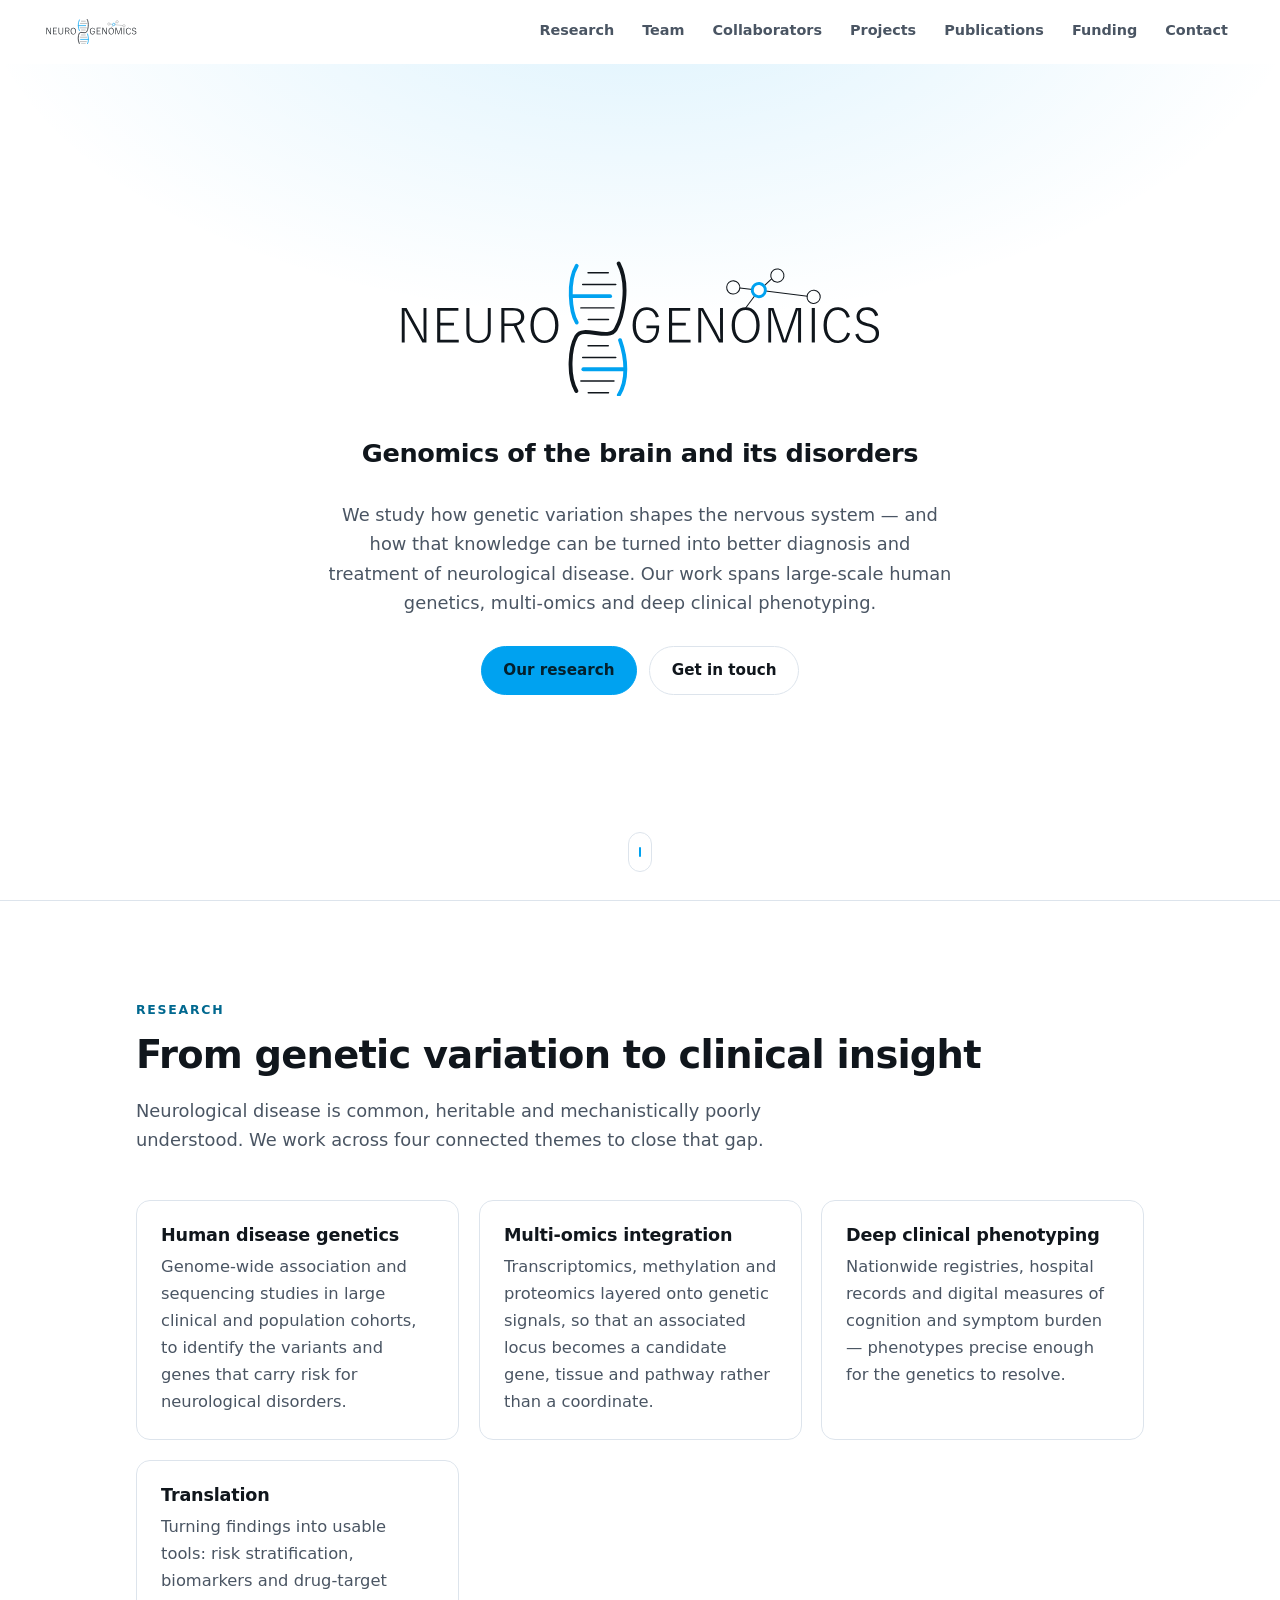
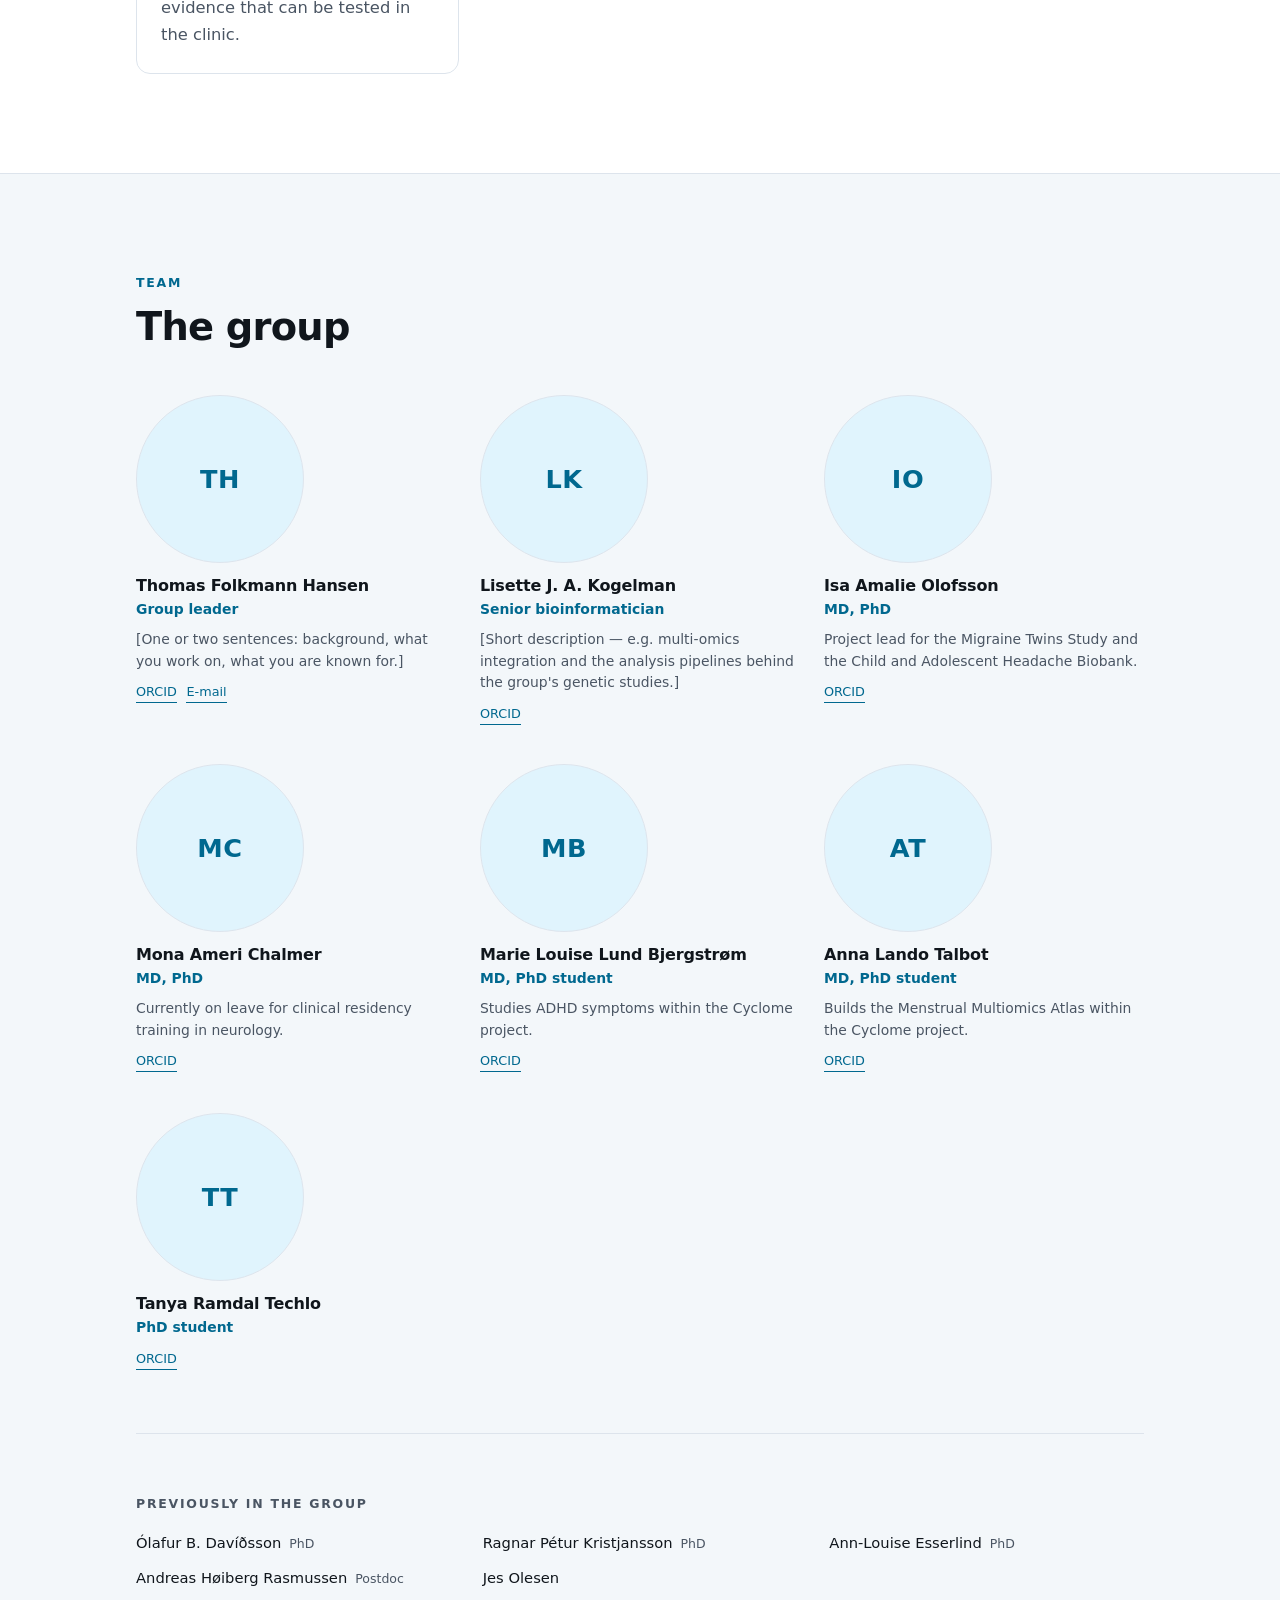
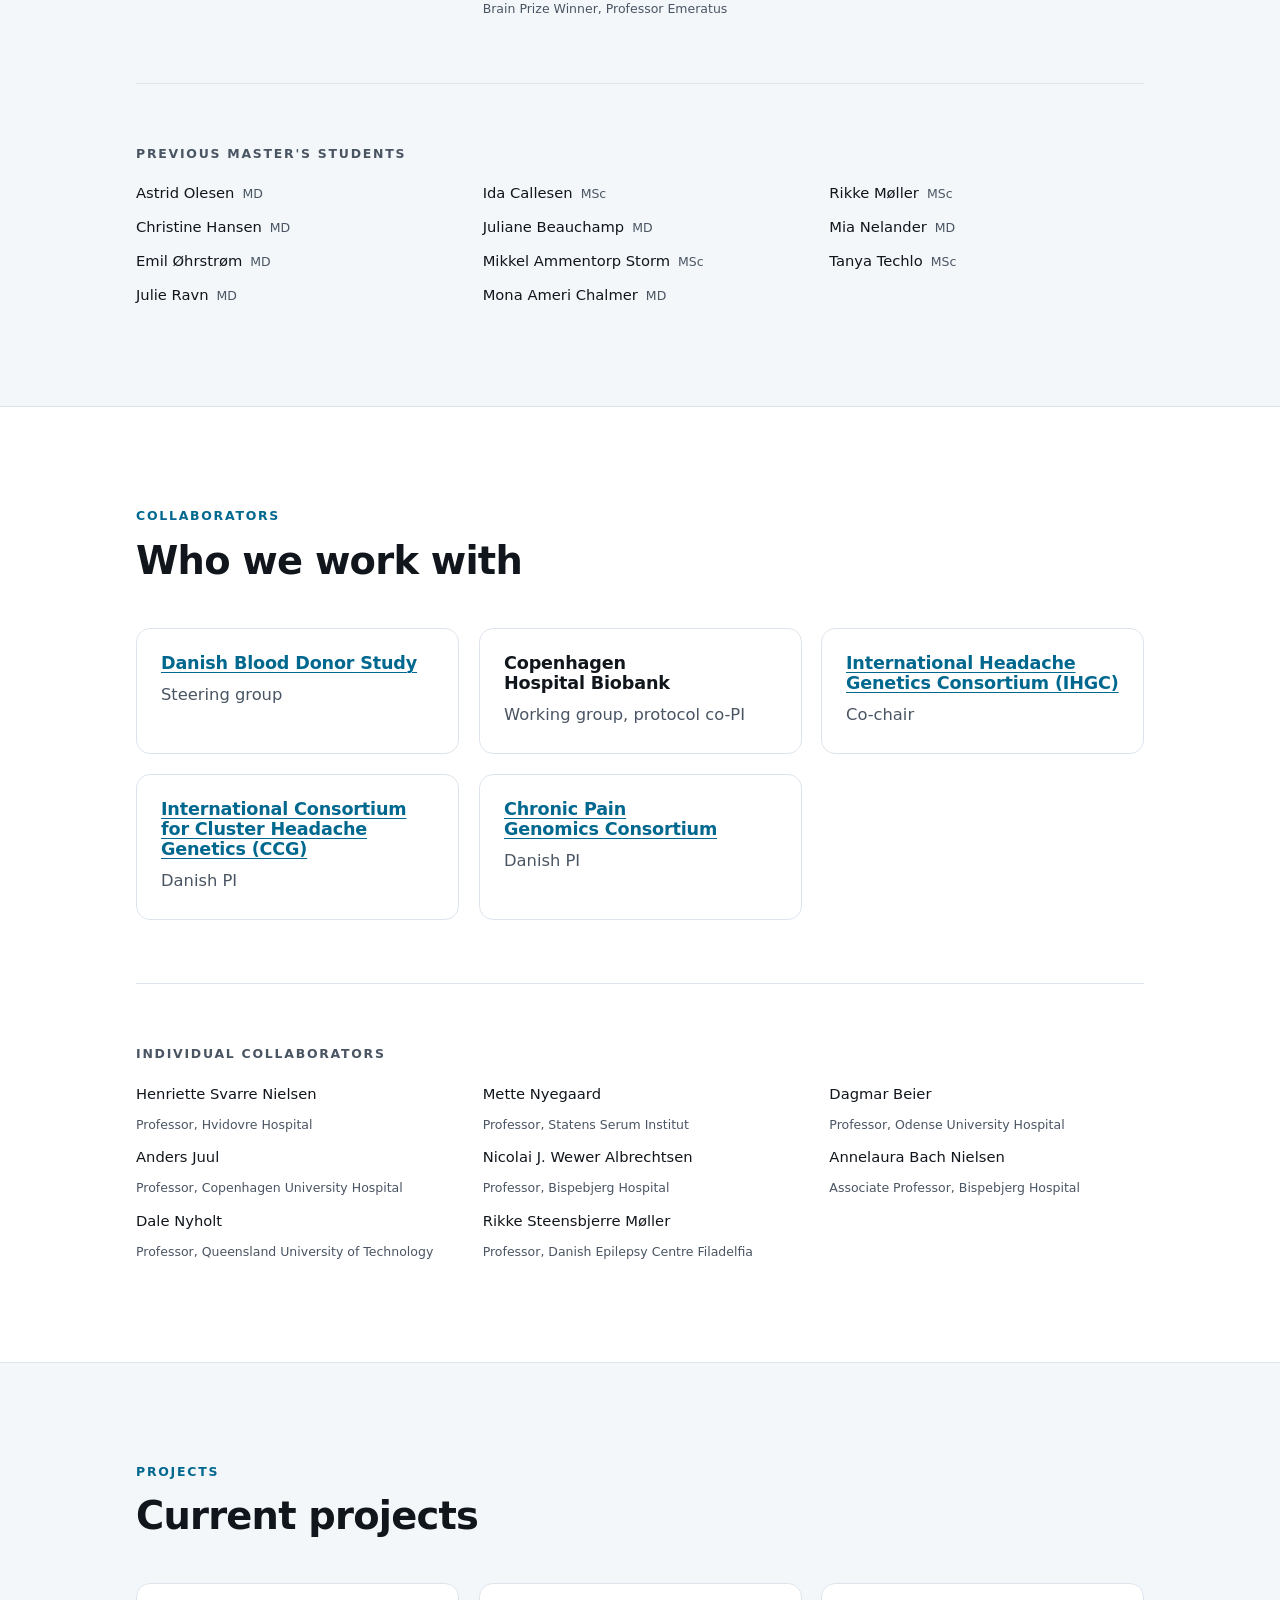
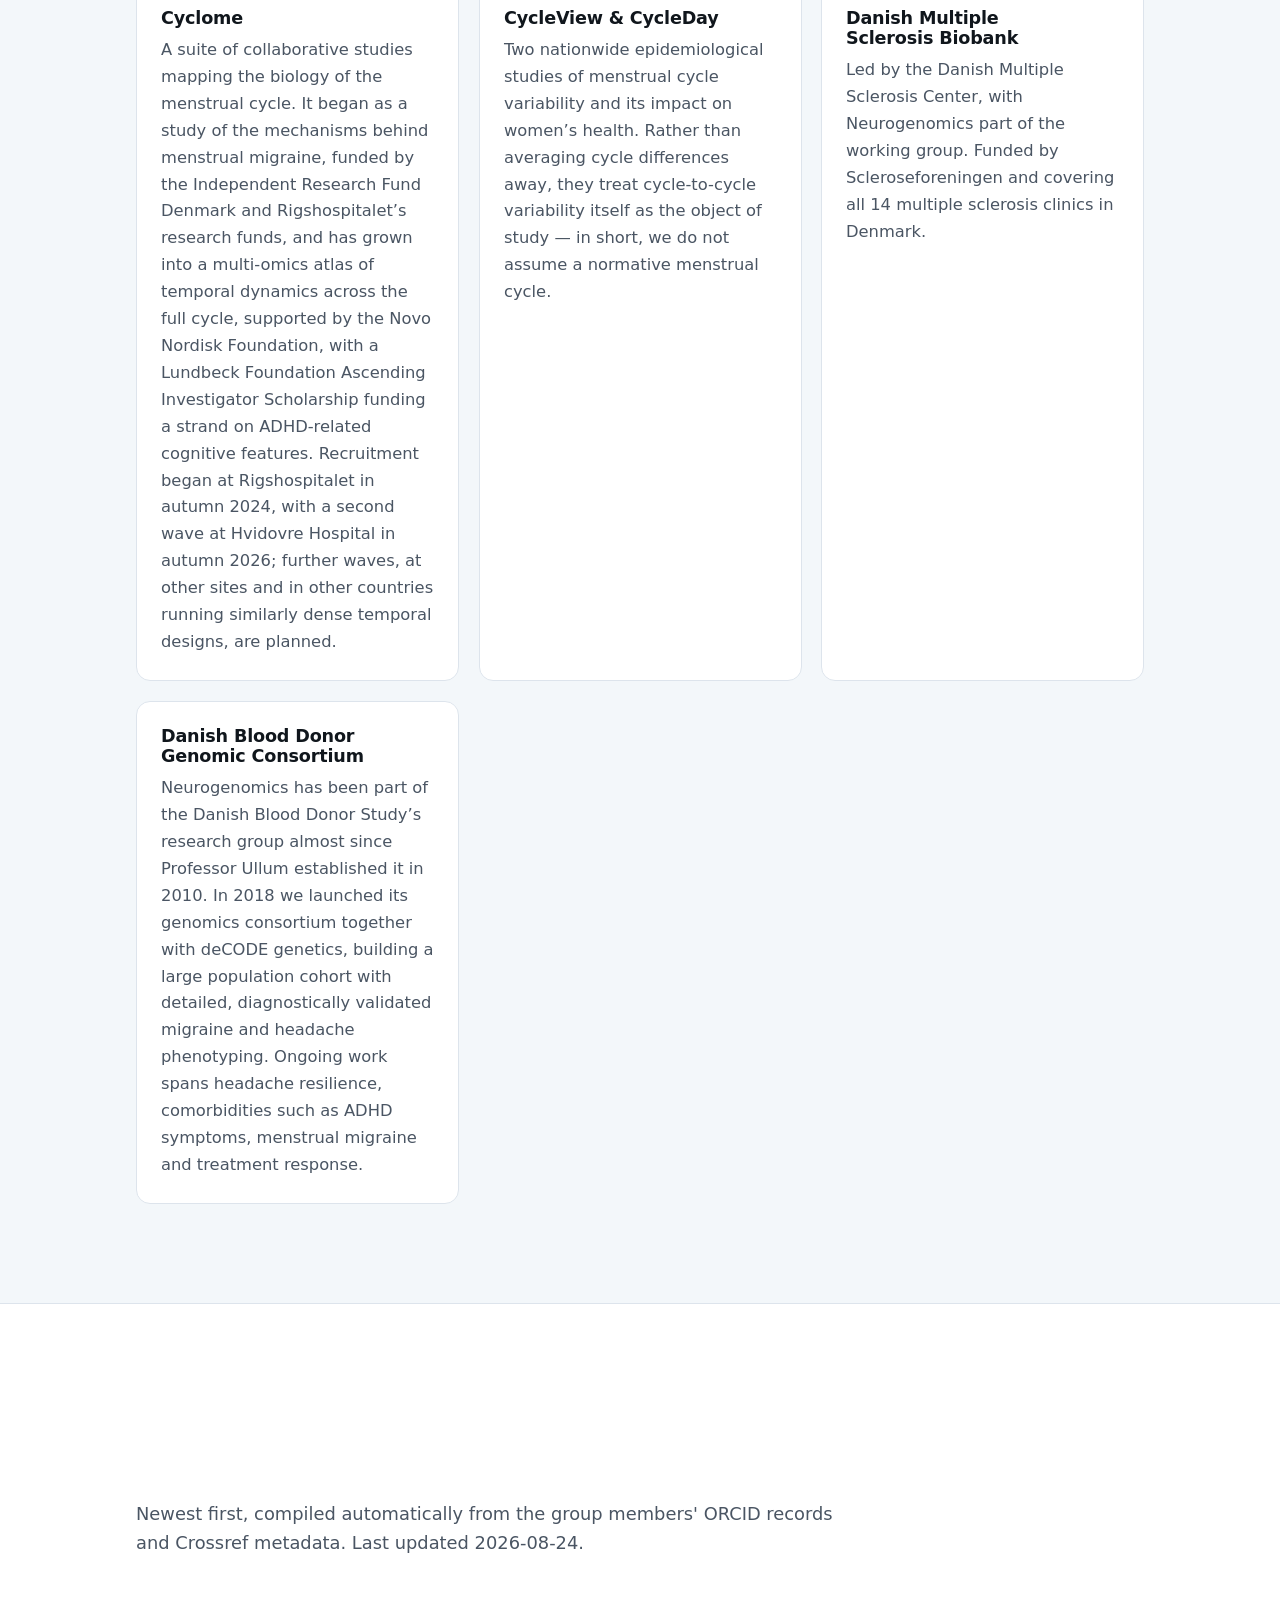
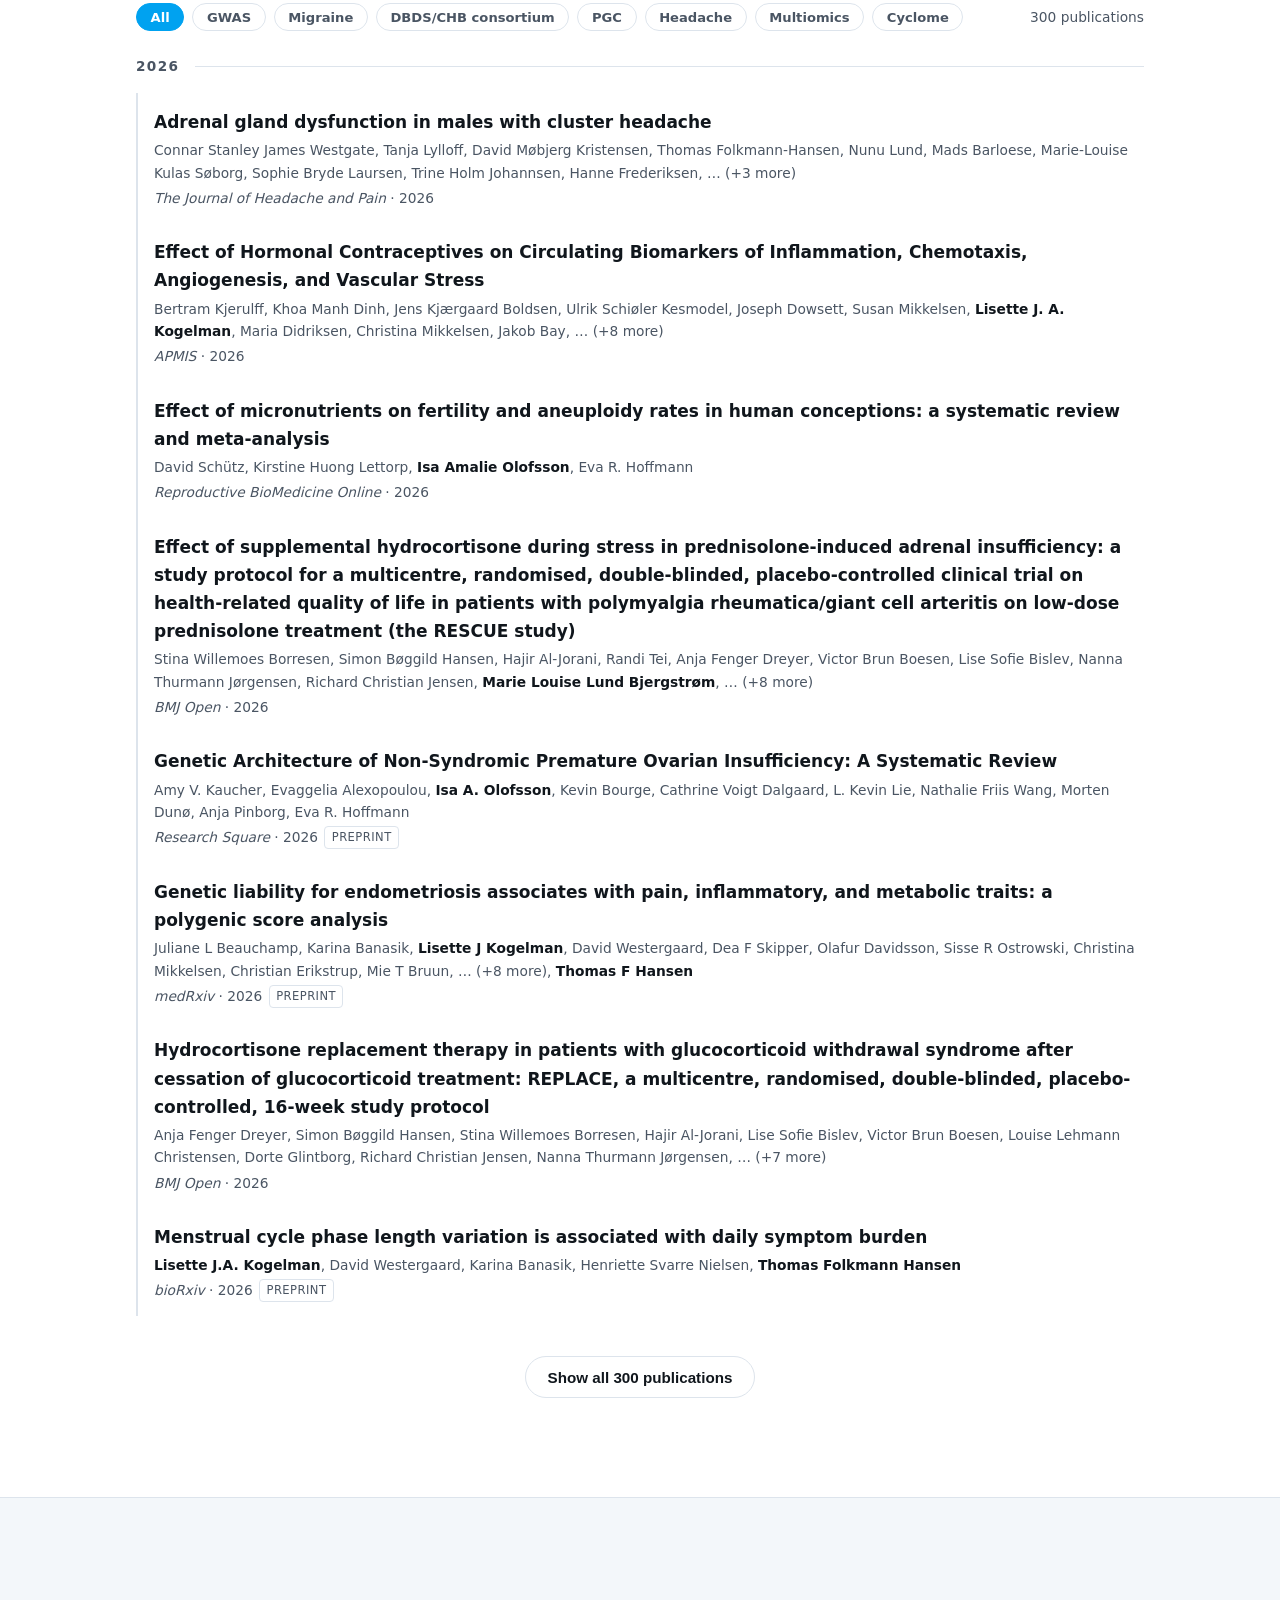
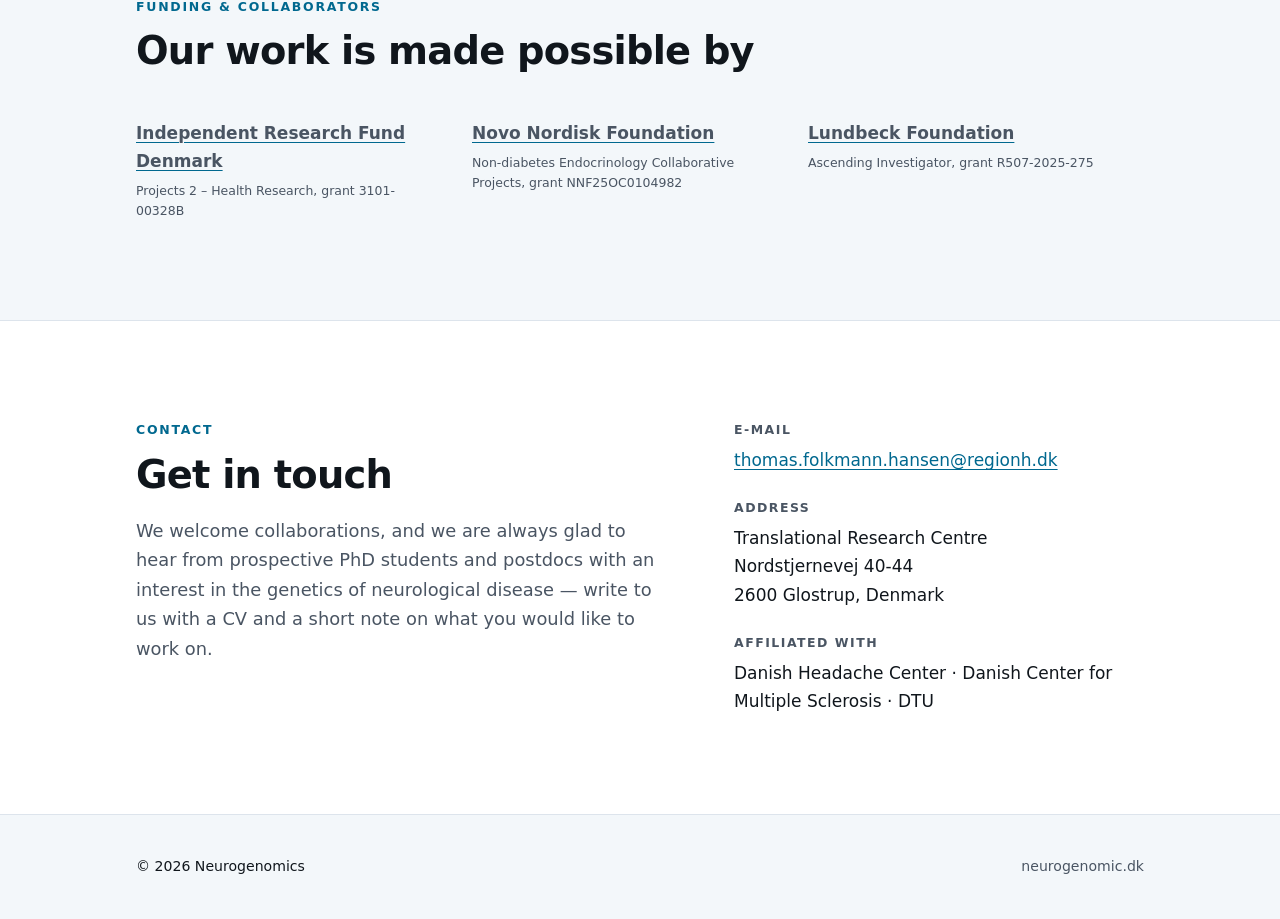
==== commit 420d79e4: "Add master's students list, move Tanya Techlo to current team, add address - New "Previous master's " ====
--- a/index.html
+++ b/index.html
@@ -132,6 +132,11 @@
         <h3 class="alumni-heading reveal">Previously in the group</h3>
         <ul class="alumni" id="alumni-list"></ul>
       </div>
+
+      <div id="masters-wrap" hidden>
+        <h3 class="masters-heading reveal">Previous master's students</h3>
+        <ul class="masters-list" id="masters-list"></ul>
+      </div>
     </div>
   </section>
 
@@ -220,10 +225,12 @@
           <dd><a href="mailto:thomas.folkmann.hansen@regionh.dk">thomas.folkmann.hansen@regionh.dk</a></dd>
           <dt>Address</dt>
           <dd>
-            [Department], [Hospital]<br>
-            [Street and number]<br>
-            [Postcode] [City], Denmark
+            Translational Research Centre<br>
+            Nordstjernevej 40-44<br>
+            2600 Glostrup, Denmark
           </dd>
+          <dt>Affiliated with</dt>
+          <dd>Danish Headache Center · Danish Center for Multiple Sclerosis · DTU</dd>
         </dl>
       </div>
     </div>
@@ -240,6 +247,7 @@
 
 <script src="data/team.js"></script>
 <script src="data/alumni.js"></script>
+<script src="data/masters.js"></script>
 <script src="data/collaborators.js"></script>
 <script src="data/projects.js"></script>
 <script src="data/funders.js"></script>
--- a/styles.css
+++ b/styles.css
@@ -378,6 +378,31 @@
 .alumnus > a { text-decoration: none; border-bottom: 1px solid transparent; color: var(--ink); }
 .alumnus > a:hover { border-bottom-color: var(--accent); }
 .alumnus-role { color: var(--ink-2); font-size: 0.85em; }
+
+/* ── master's students ───────────────────────────────────────────────────── */
+
+.masters-heading {
+  margin: clamp(2.75rem, 7vh, 4.5rem) 0 1.25rem;
+  padding-top: clamp(2.75rem, 7vh, 4.5rem);
+  border-top: 1px solid var(--line);
+  font-size: 0.78rem;
+  font-weight: 700;
+  letter-spacing: 0.14em;
+  text-transform: uppercase;
+  color: var(--ink-2);
+}
+
+.masters-list {
+  margin: 0;
+  padding: 0;
+  list-style: none;
+  display: grid;
+  gap: 0.6rem 2rem;
+  grid-template-columns: repeat(auto-fill, minmax(17rem, 1fr));
+  font-size: 0.92rem;
+}
+.master { display: flex; flex-wrap: wrap; gap: 0.5rem; align-items: baseline; }
+.master-degree { color: var(--ink-2); font-size: 0.85em; }
 
 /* ── collaborators ───────────────────────────────────────────────────────── */
 
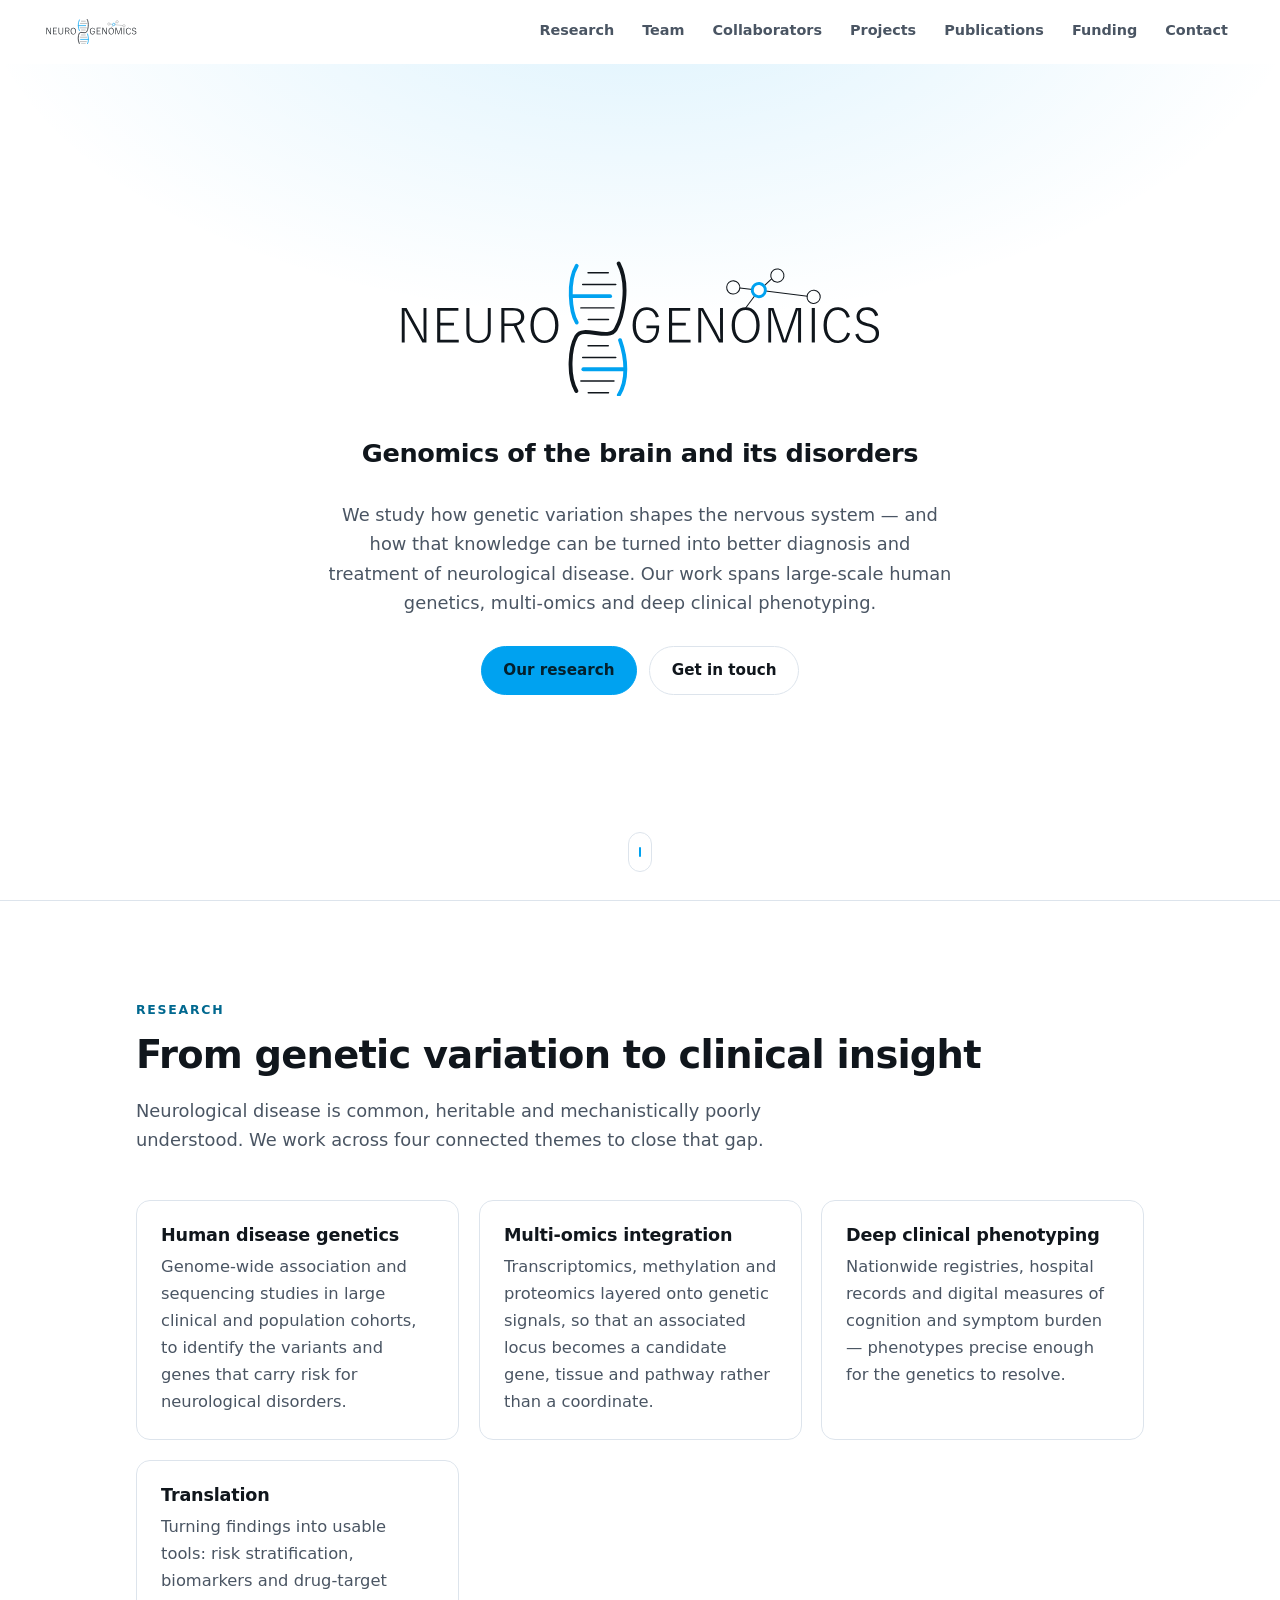
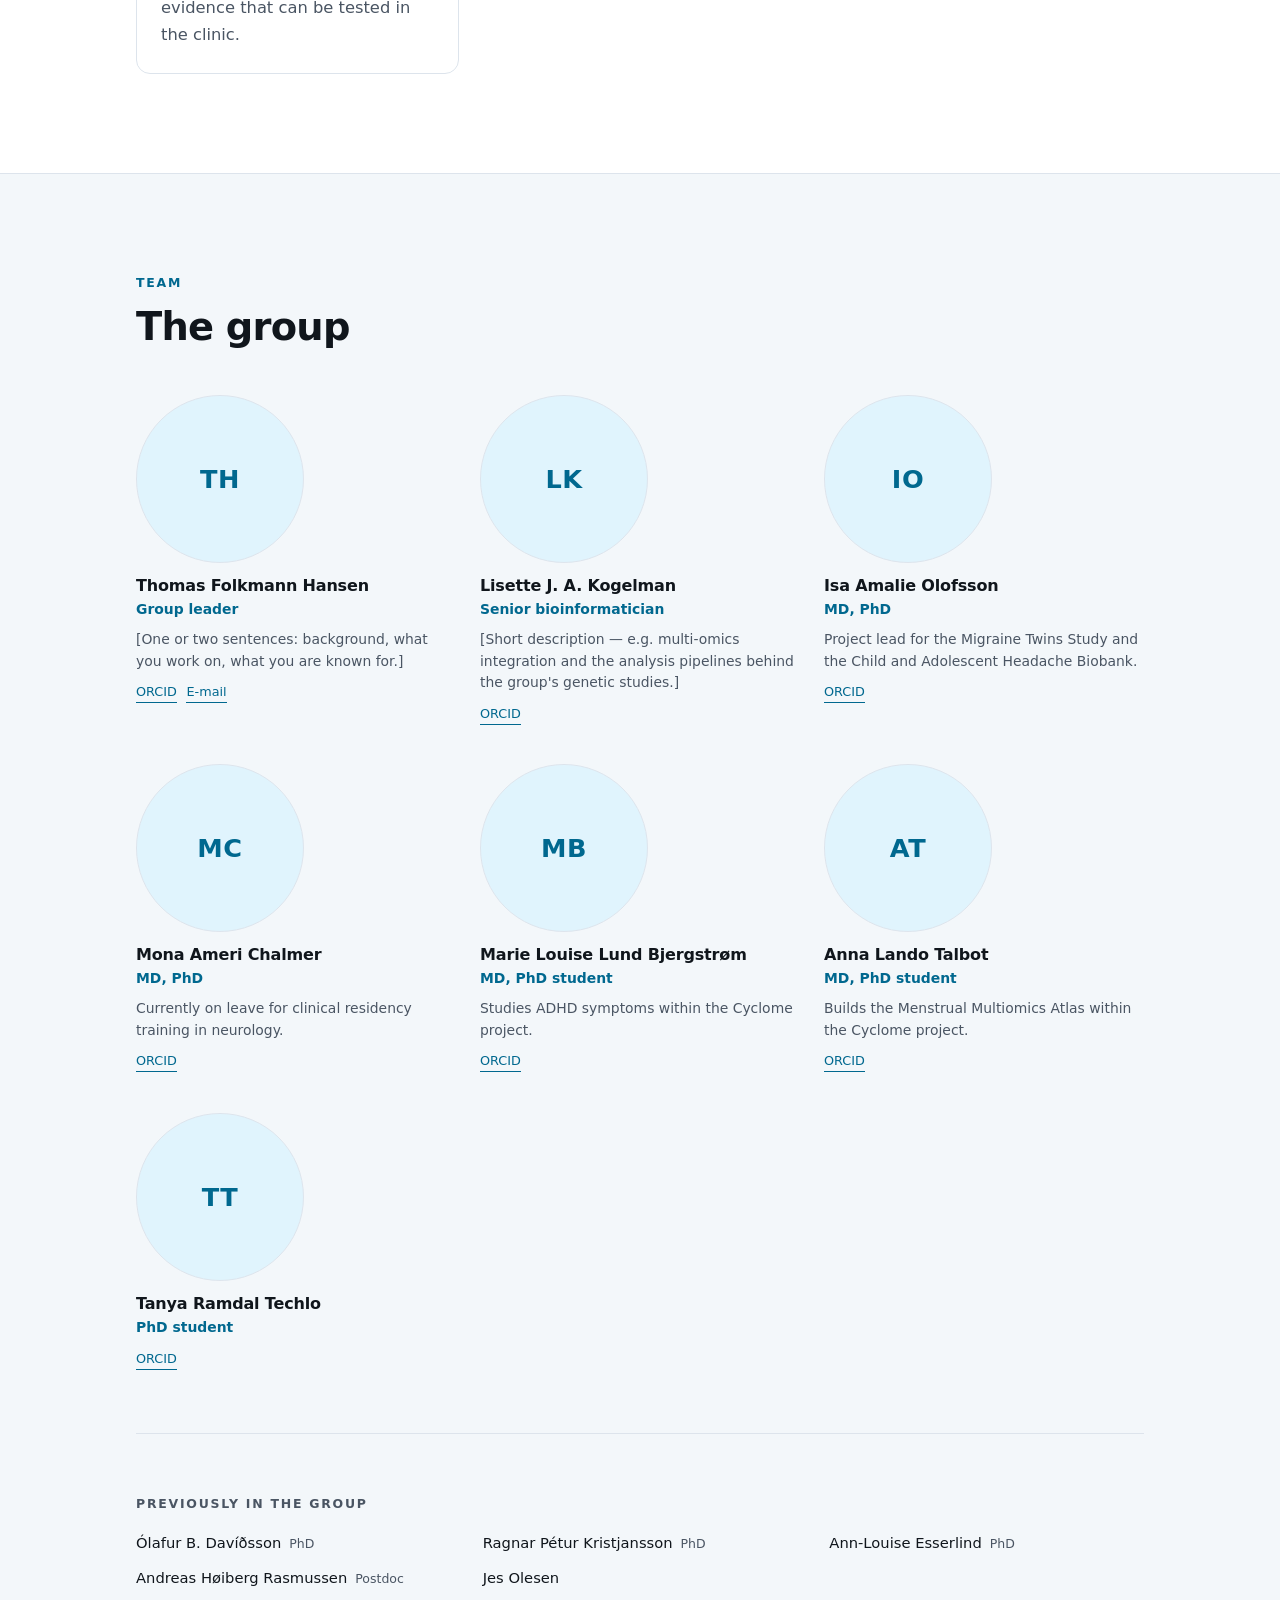
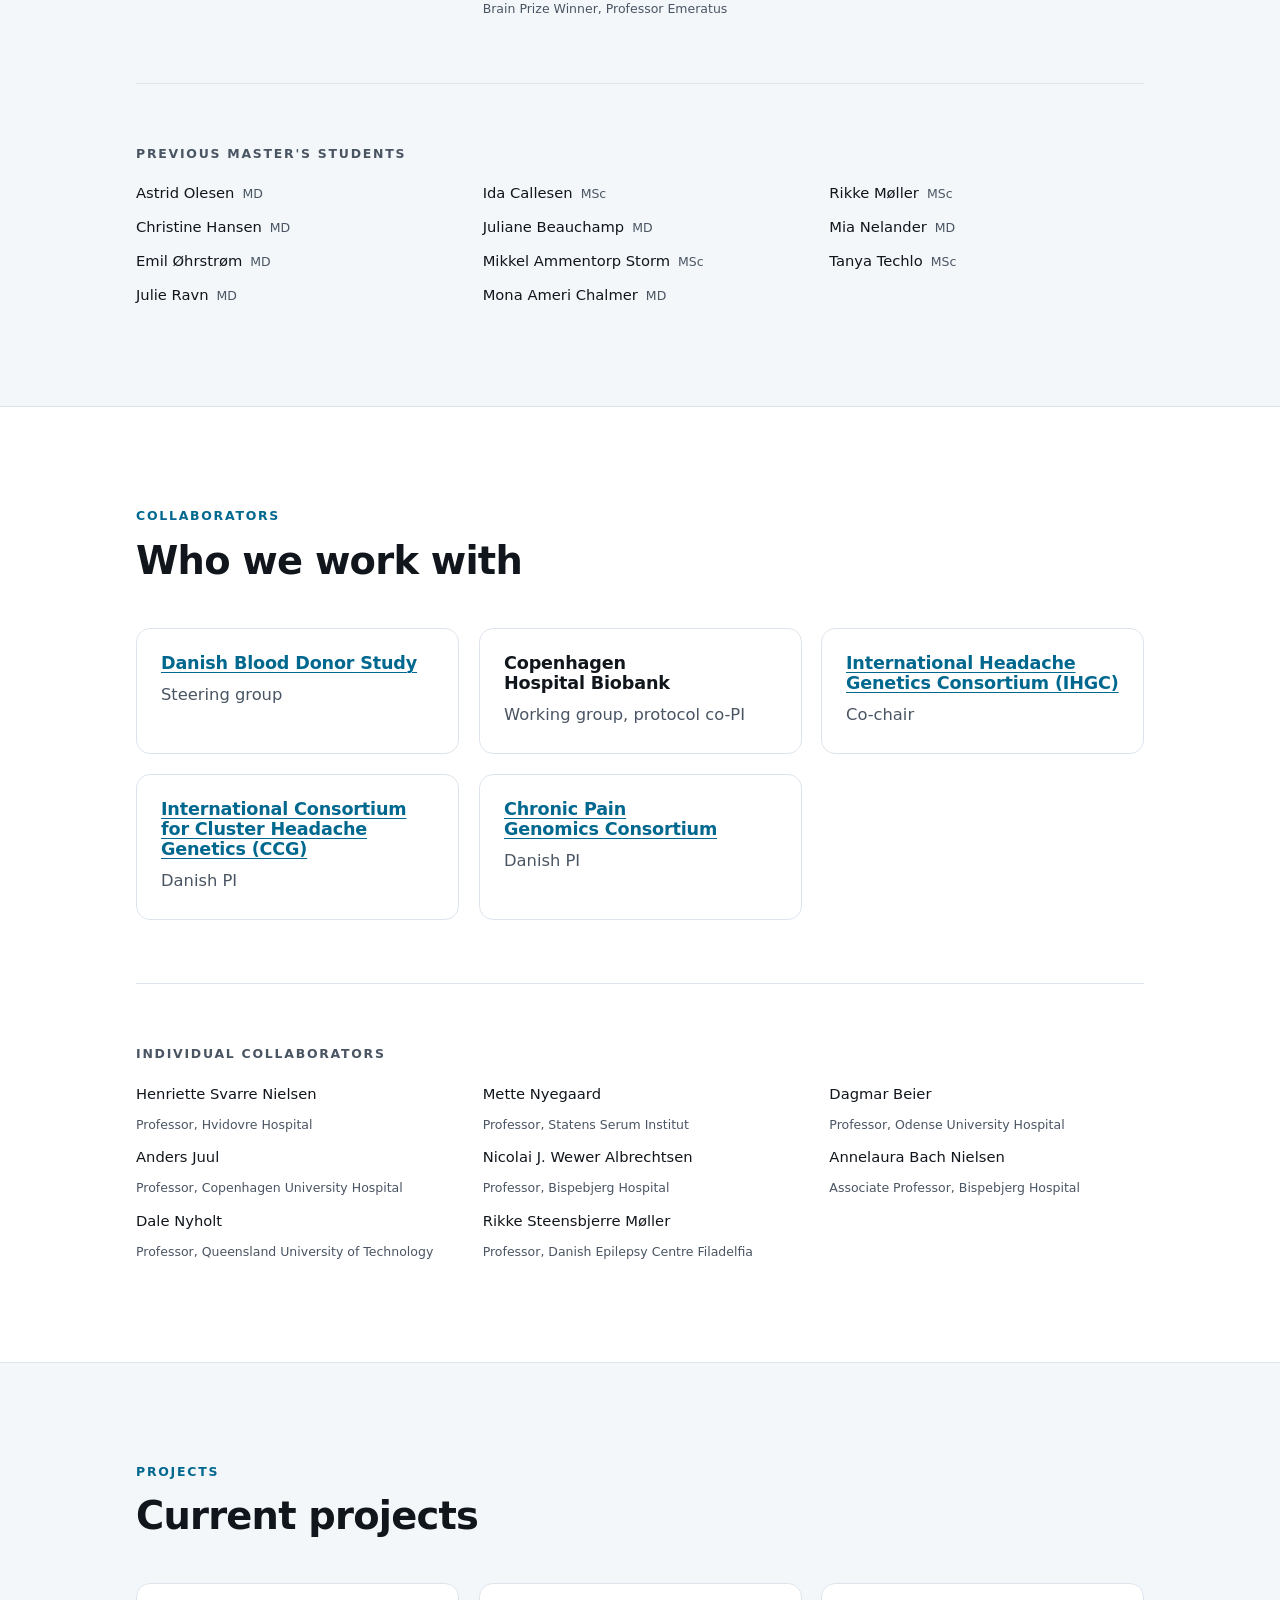
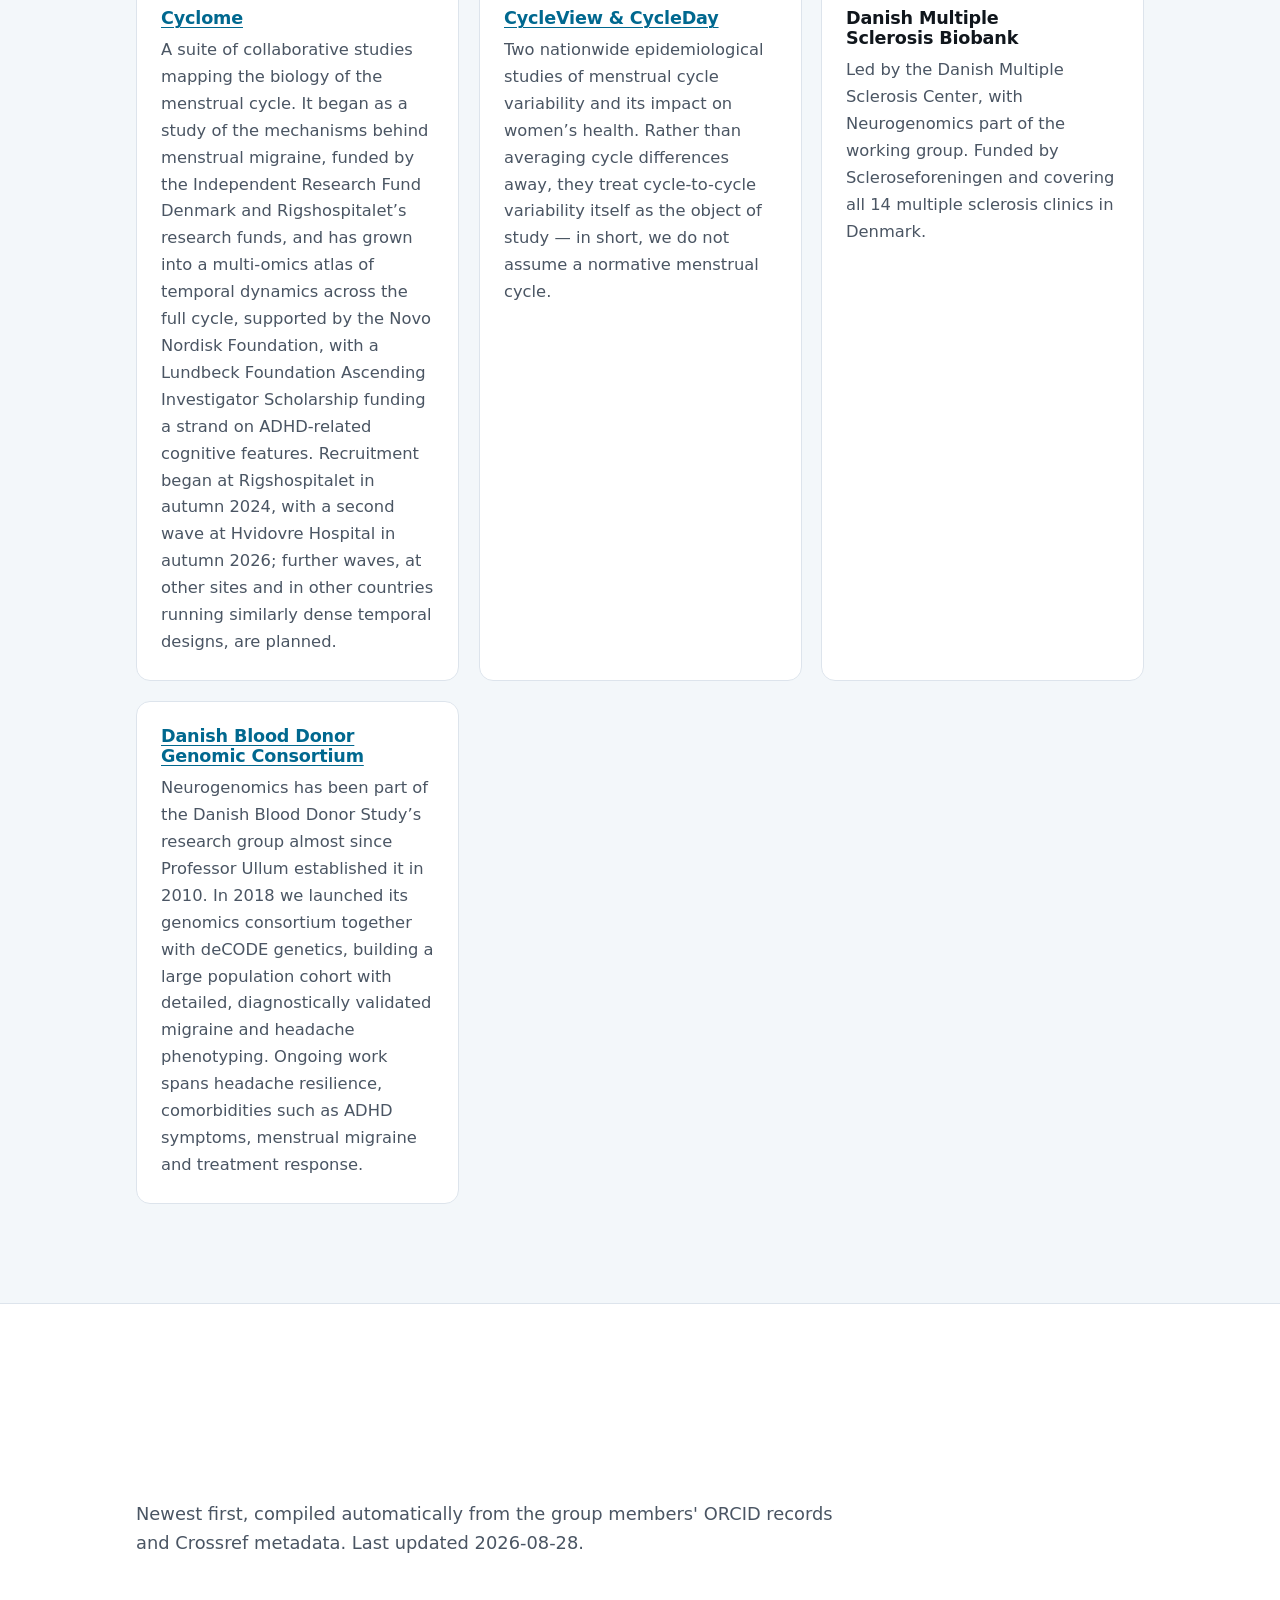
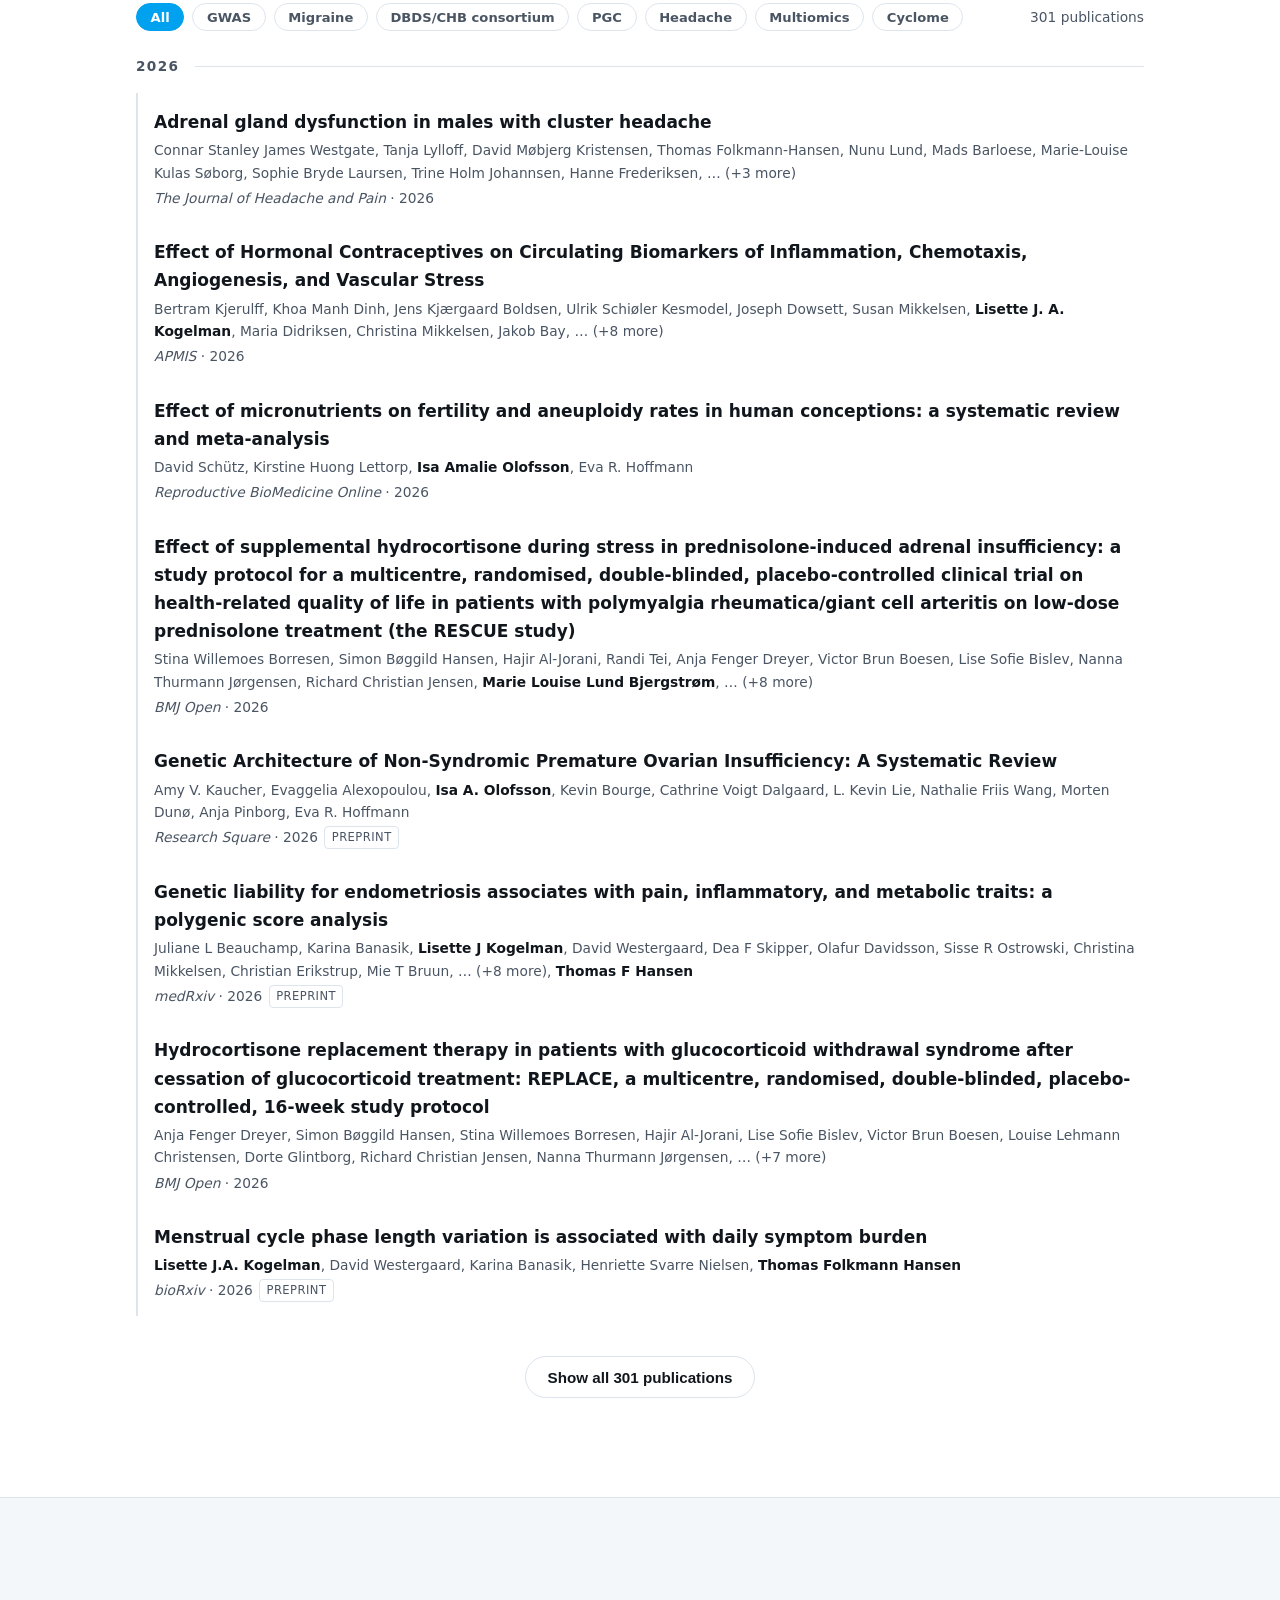
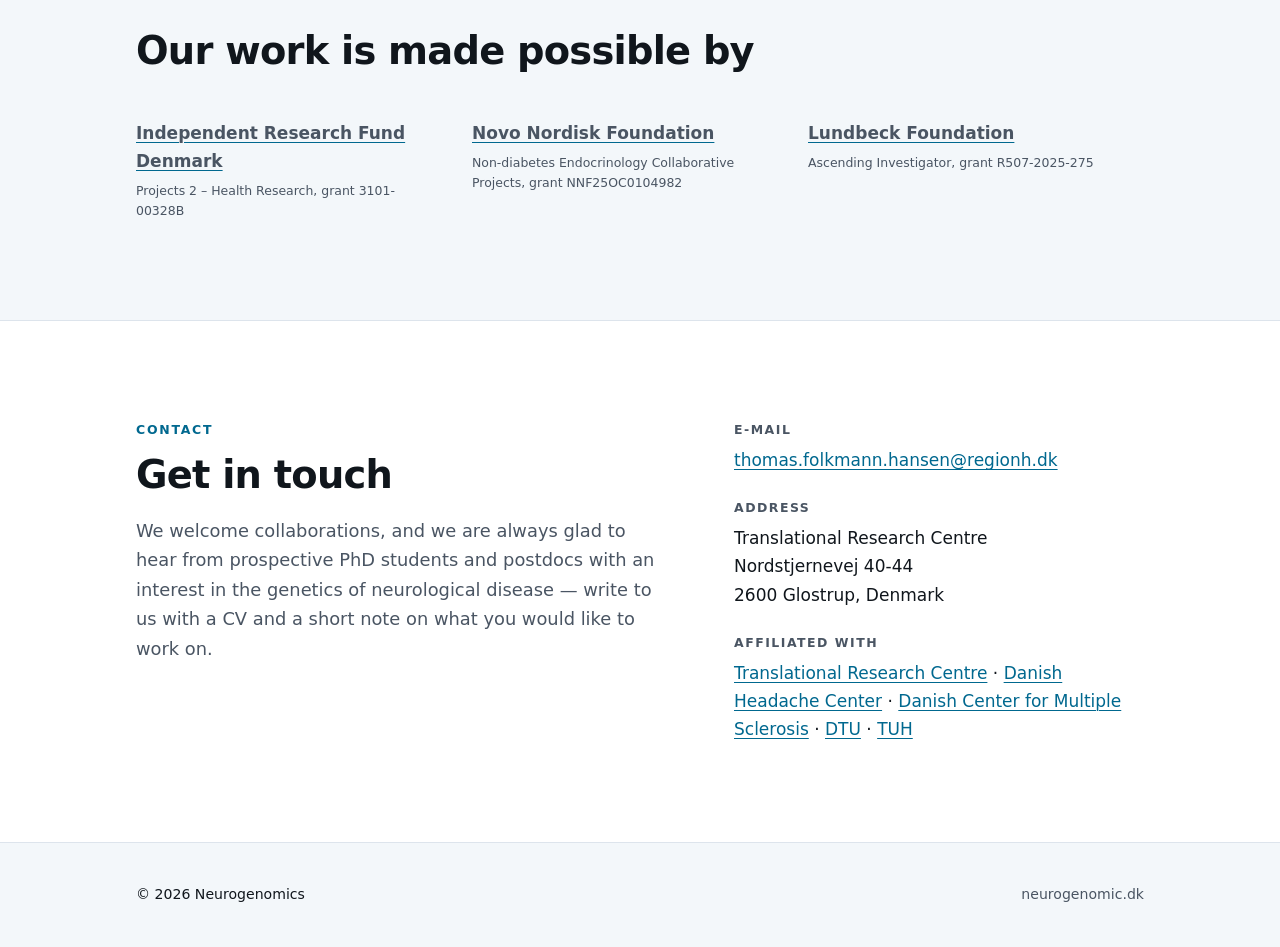
==== commit 35c88f96: "Link project and affiliation entries to their own sites - Cyclome and CycleView & CycleDay now link " ====
--- a/index.html
+++ b/index.html
@@ -230,7 +230,13 @@
             2600 Glostrup, Denmark
           </dd>
           <dt>Affiliated with</dt>
-          <dd>Danish Headache Center · Danish Center for Multiple Sclerosis · DTU</dd>
+          <dd>
+            <a href="https://www.rigshospitalet.dk/forskning/om-forskningen/translationelt-forskningscenter/sider/default.aspx" rel="noopener" target="_blank">Translational Research Centre</a> ·
+            <a href="https://www.rigshospitalet.dk/afdelinger-og-klinikker/neuro/hjerne-og-nervesygdomme/dansk-hovedpinecenter/forskning/Sider/om-afdelingens-forskning.aspx" rel="noopener" target="_blank">Danish Headache Center</a> ·
+            <a href="https://dmsc.dk" rel="noopener" target="_blank">Danish Center for Multiple Sclerosis</a> ·
+            <a href="https://www.dtu.dk/sundhedsteknologi" rel="noopener" target="_blank">DTU</a> ·
+            <a href="https://tuh.dtu.dk" rel="noopener" target="_blank">TUH</a>
+          </dd>
         </dl>
       </div>
     </div>
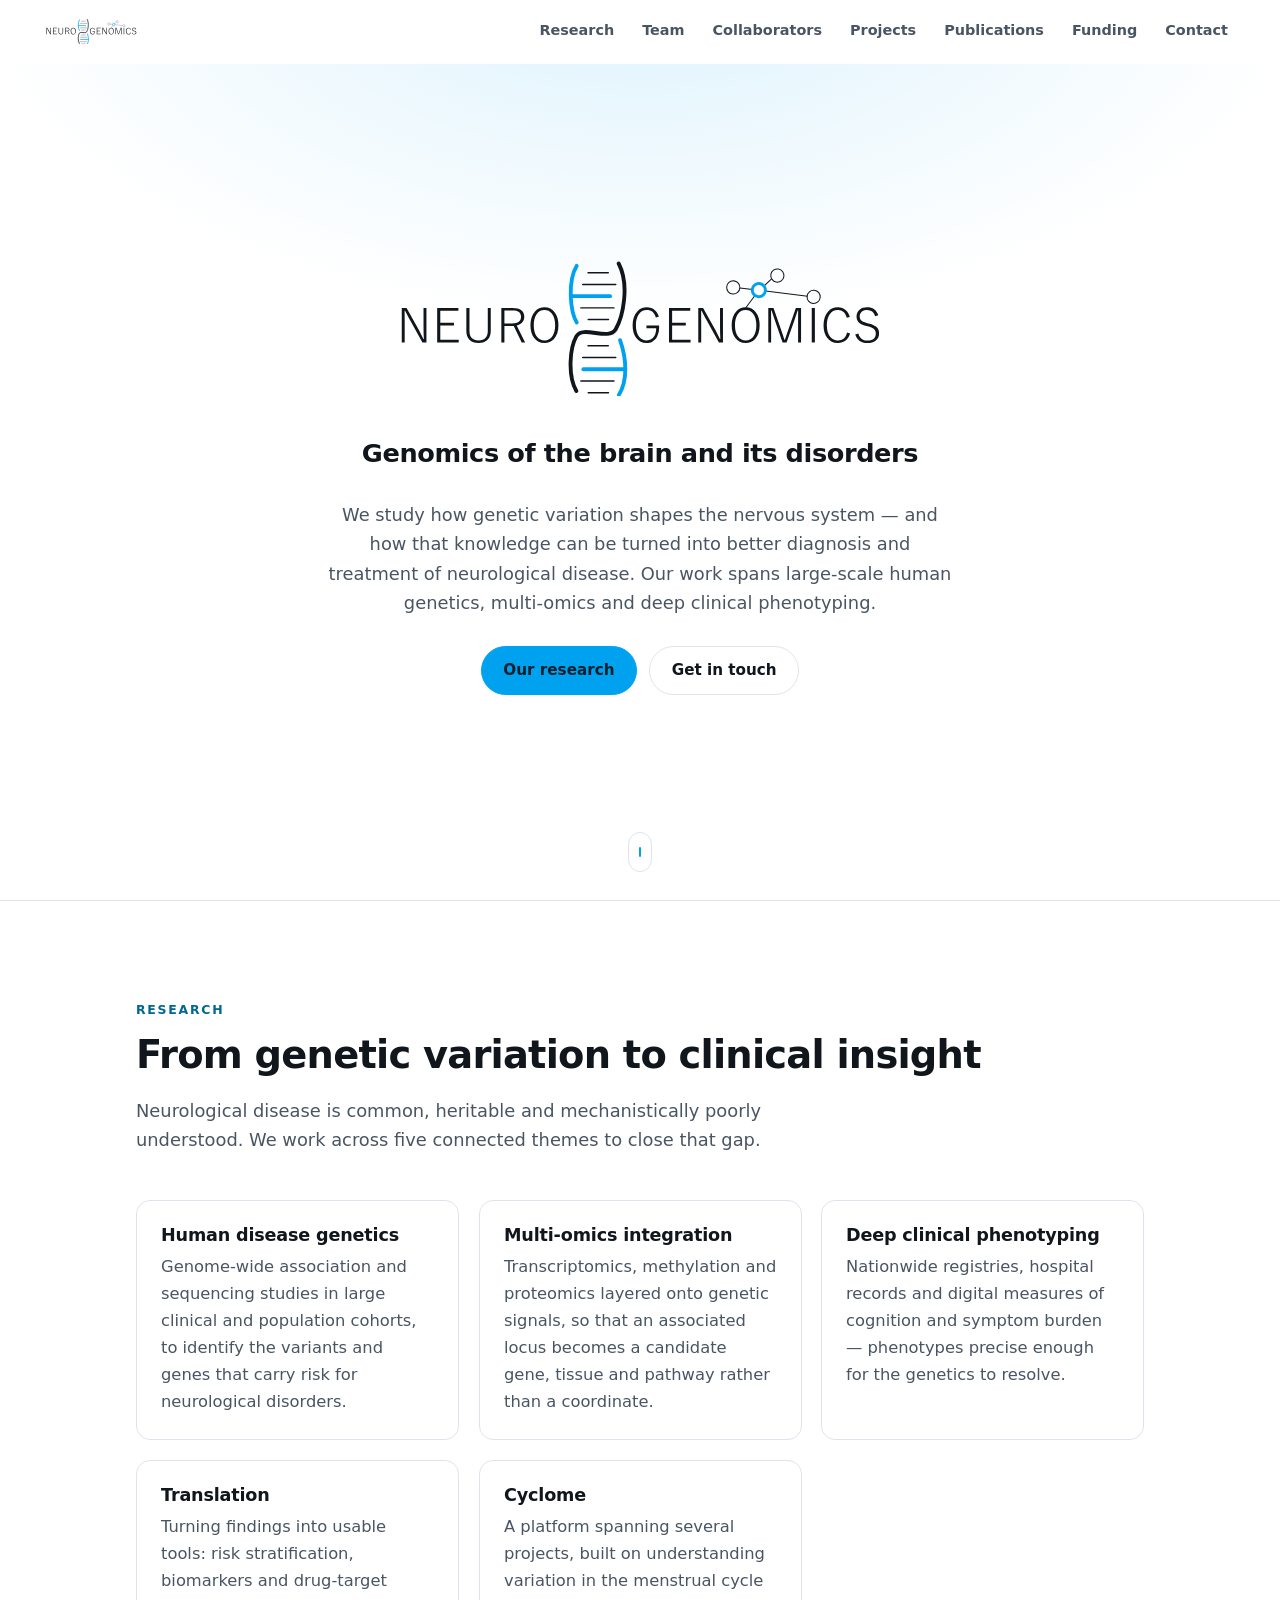
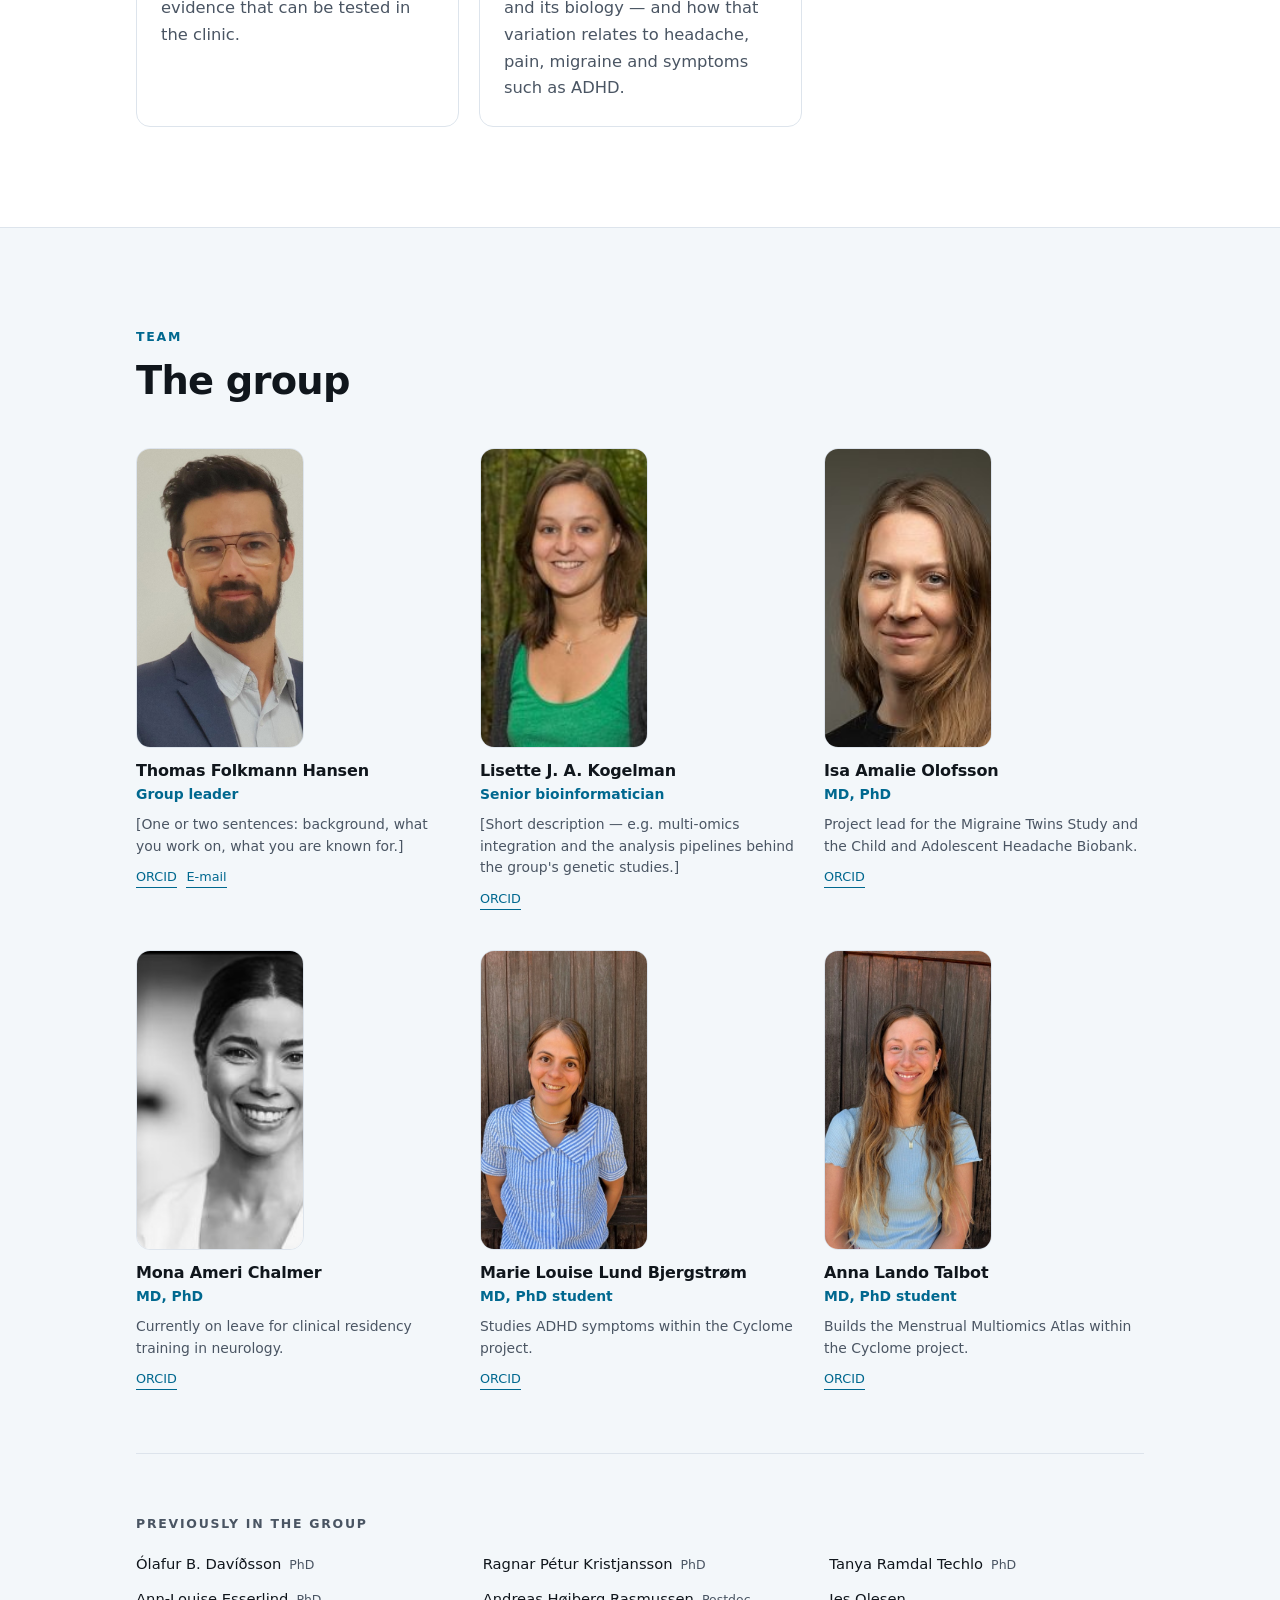
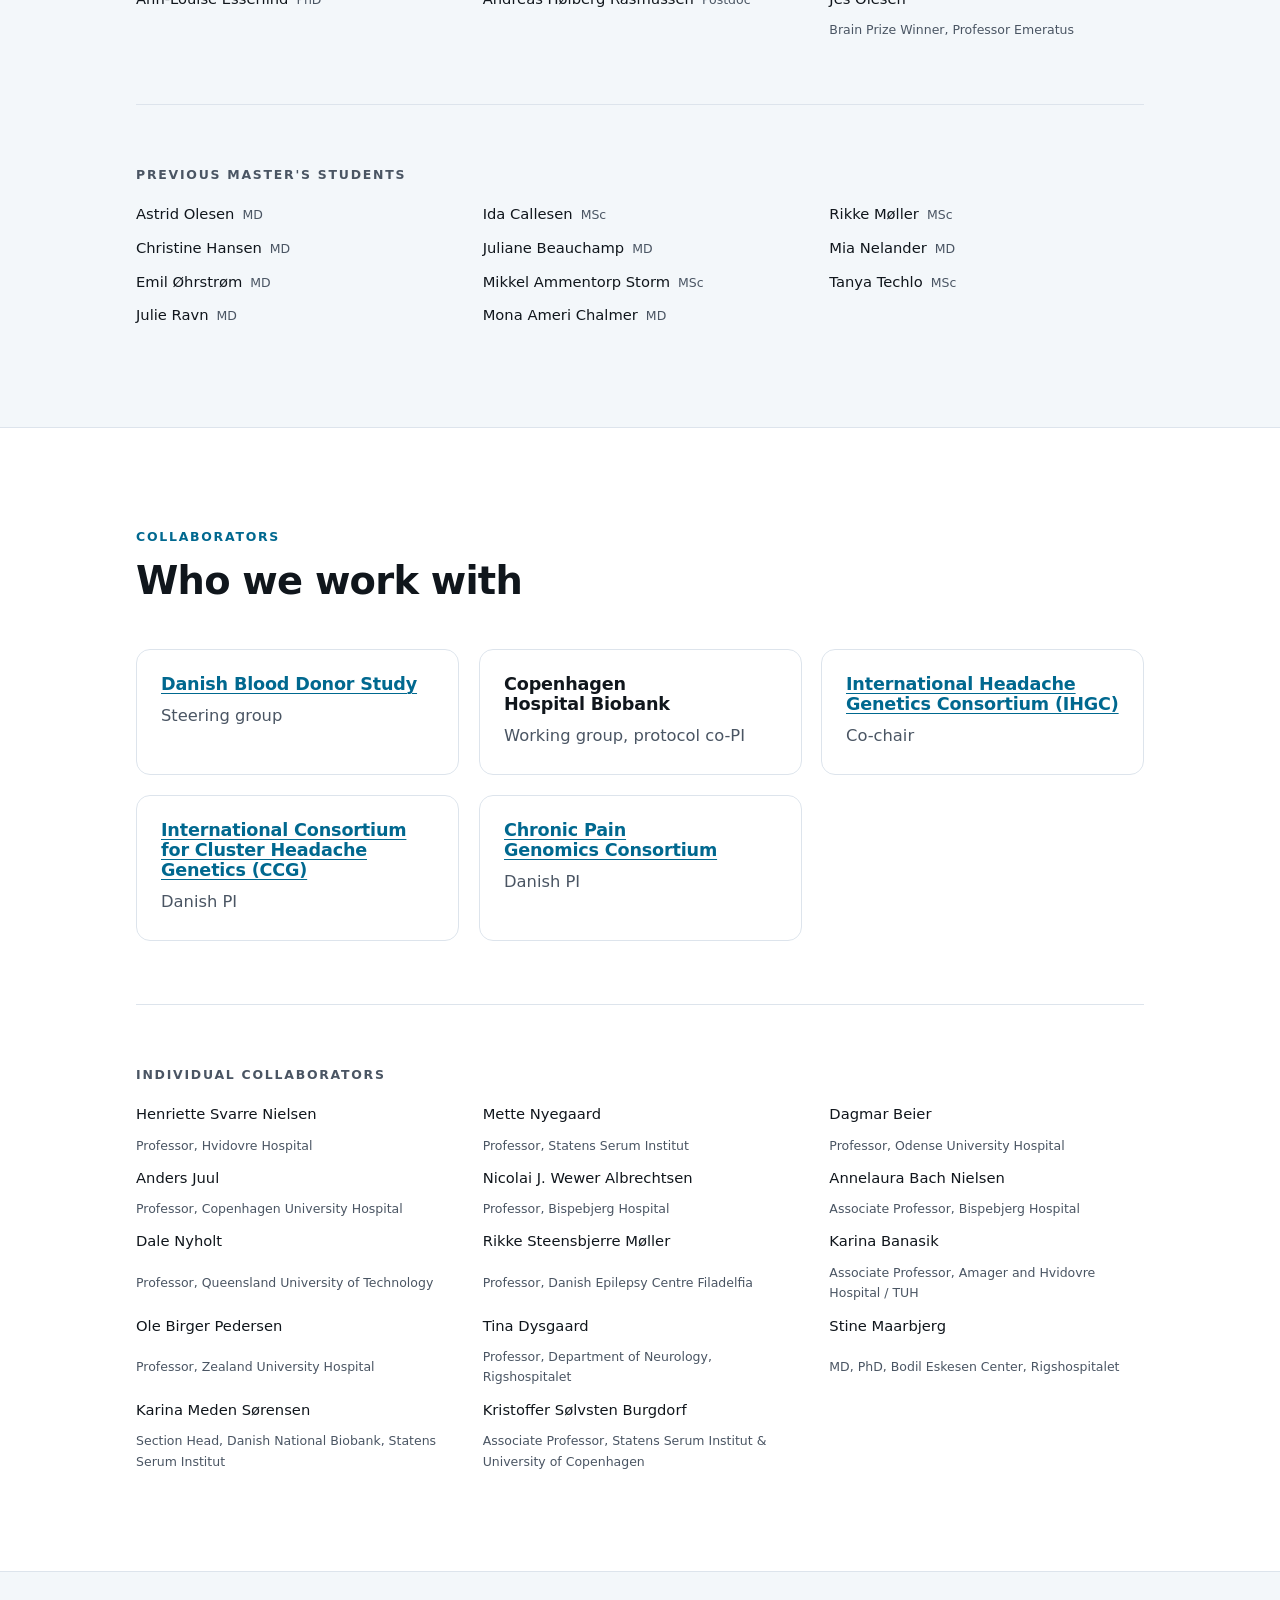
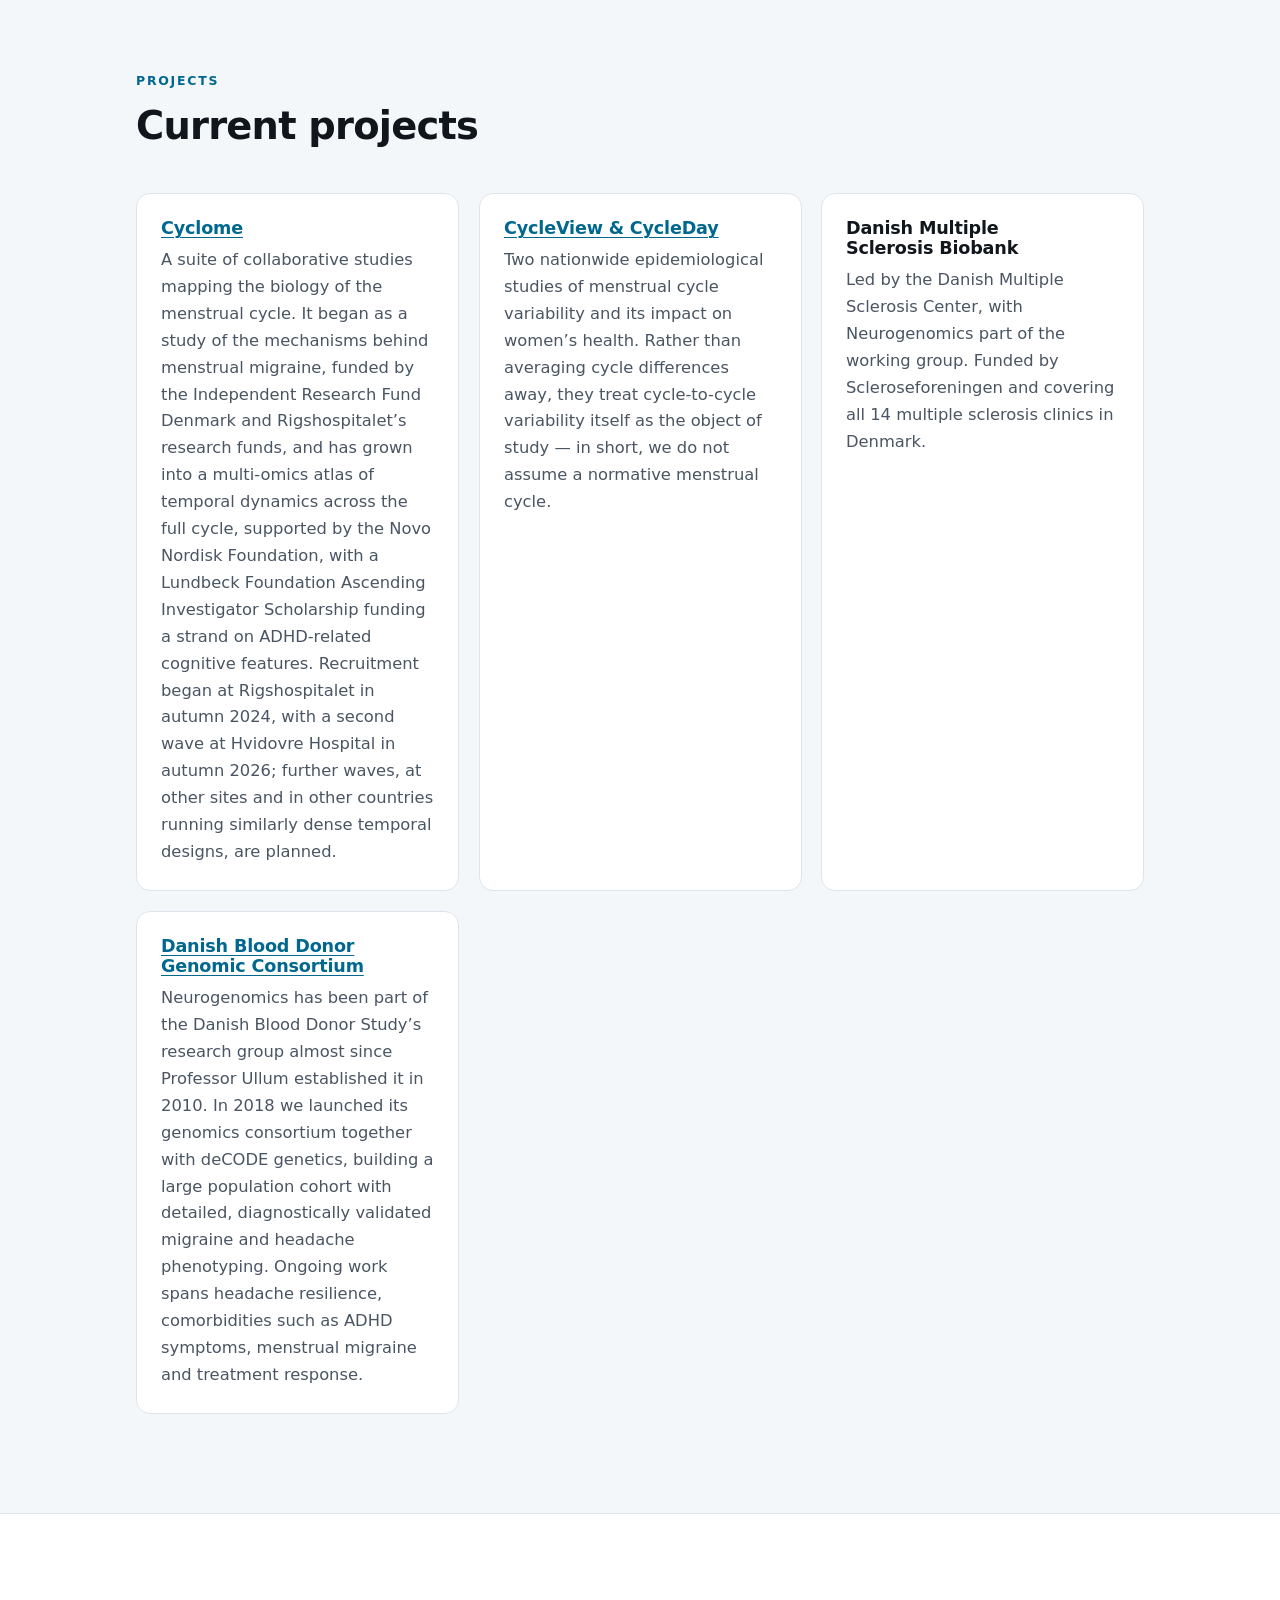
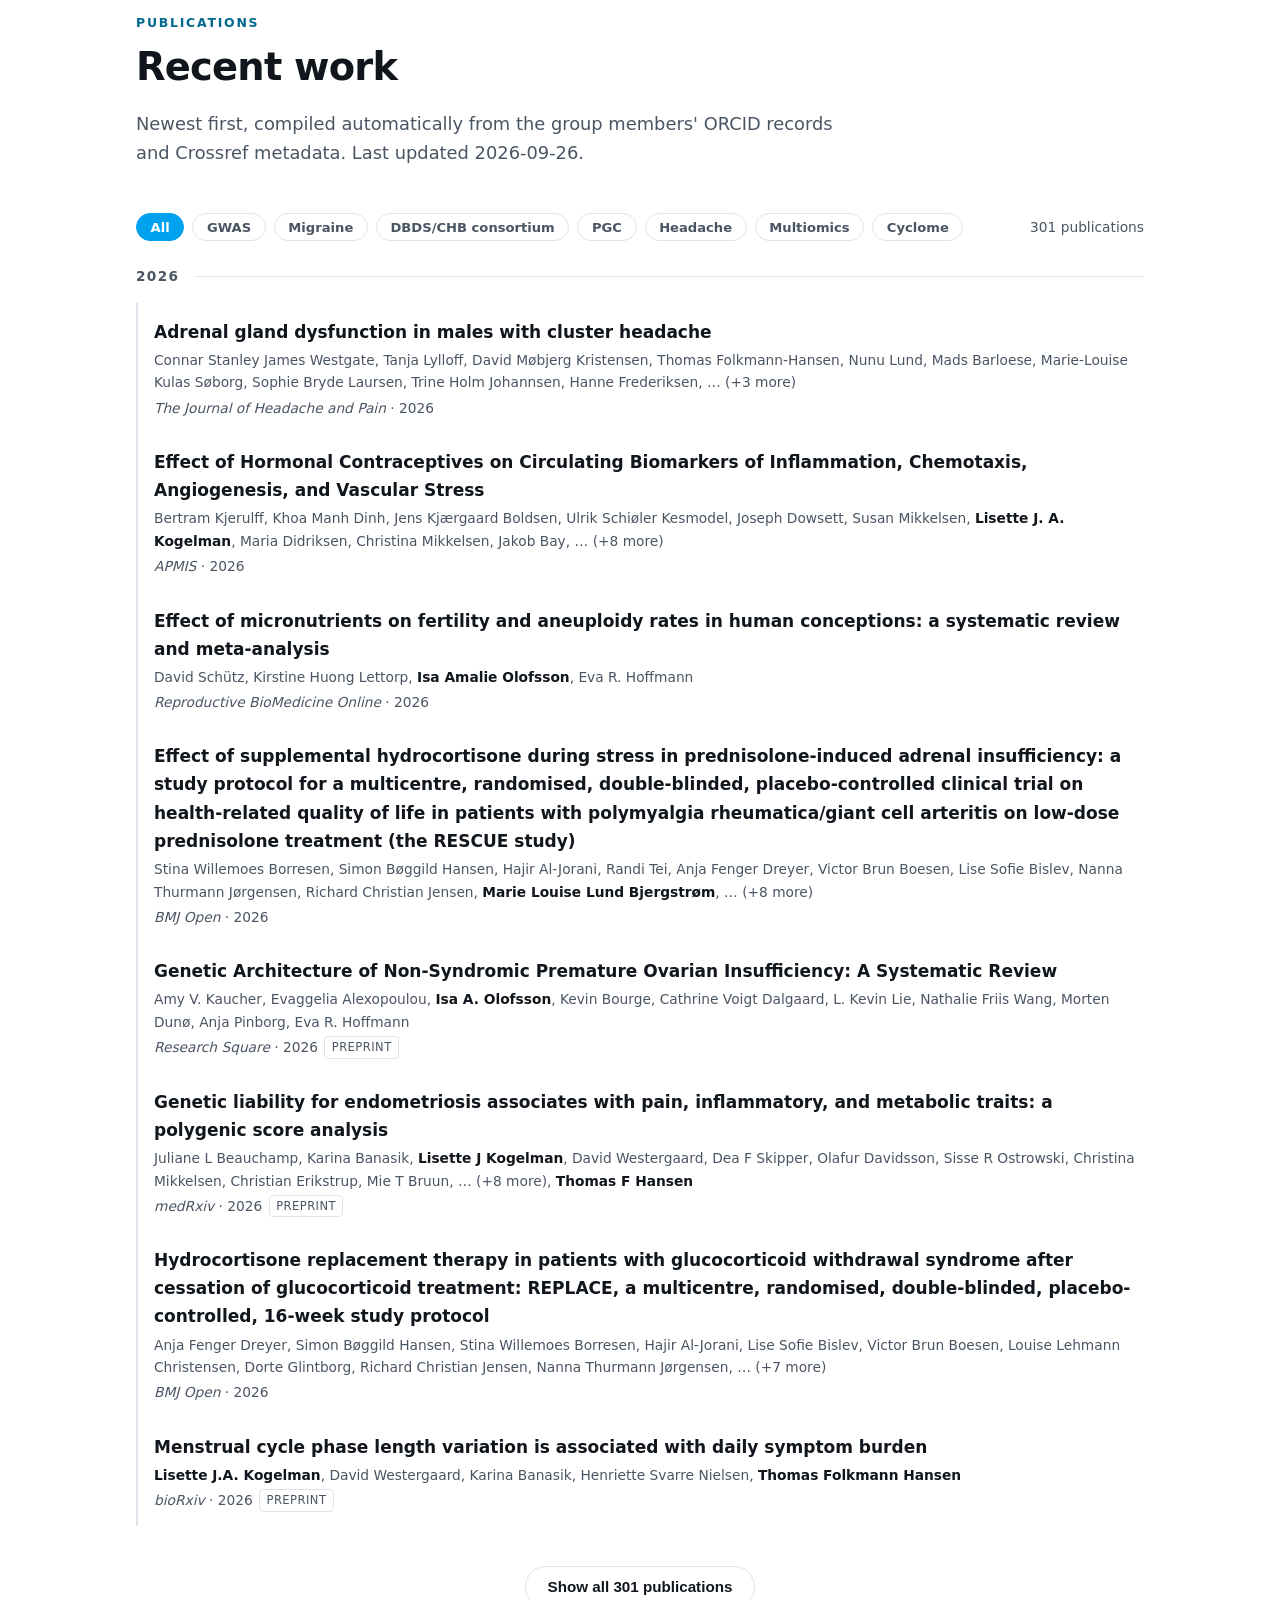
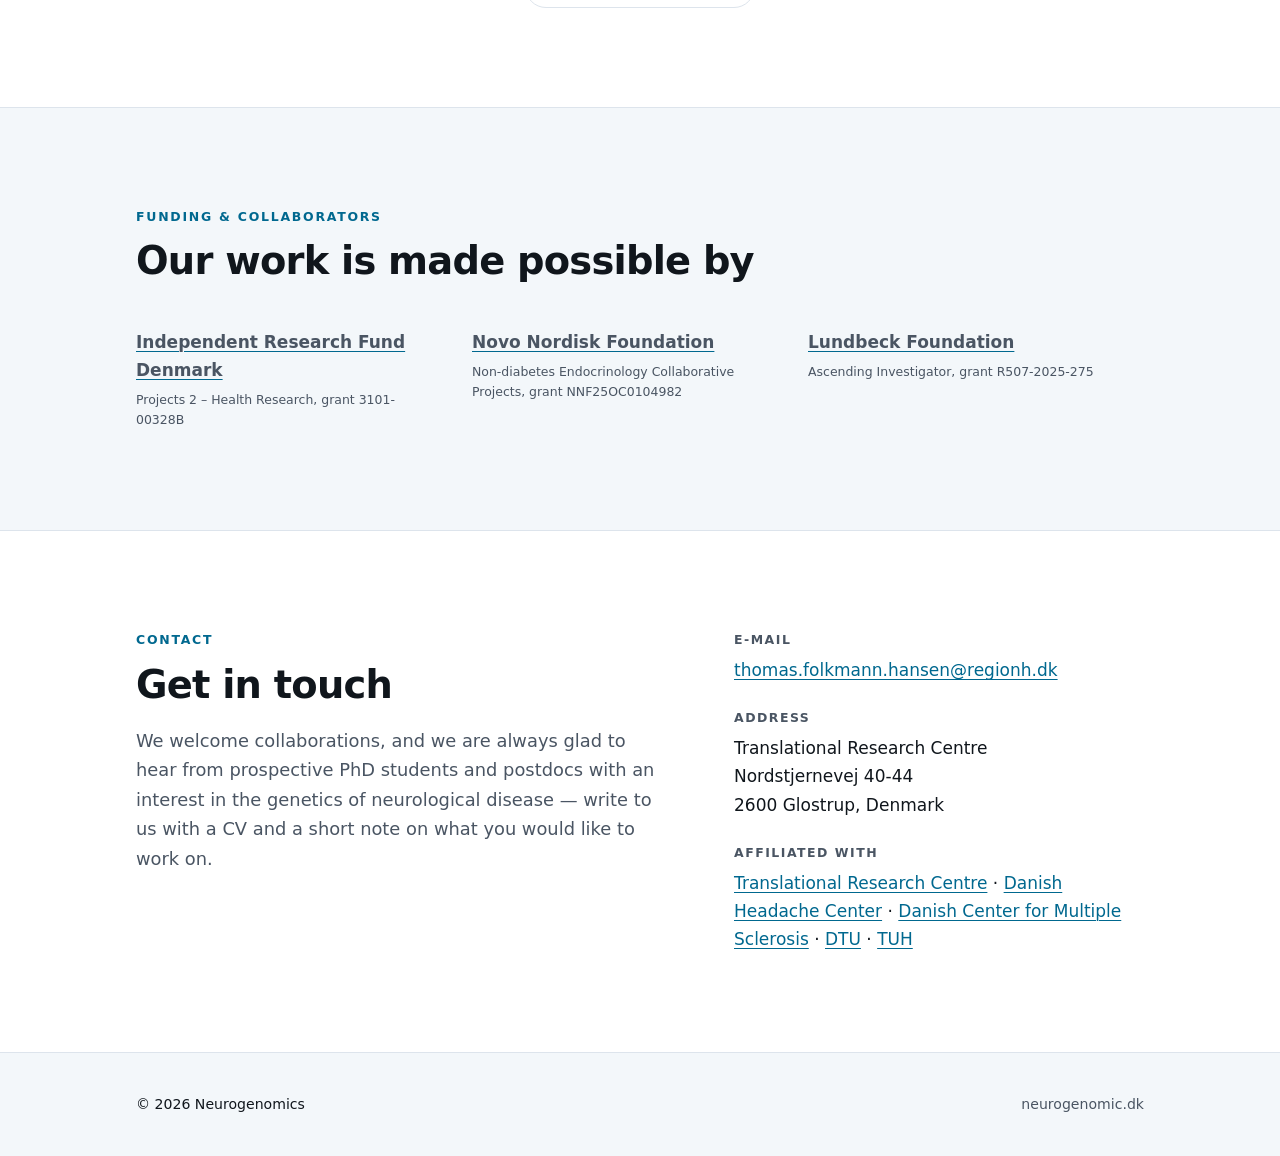
==== commit e368bf99: "Add portraits for Marie Louise and Anna; add Cyclome to Research - Portraits for Marie Louise Lund B" ====
--- a/index.html
+++ b/index.html
@@ -83,7 +83,7 @@
       <h2 class="reveal" style="--delay:60ms">From genetic variation to clinical insight</h2>
       <p class="lede reveal" style="--delay:120ms">
         Neurological disease is common, heritable and mechanistically poorly understood.
-        We work across four connected themes to close that gap.
+        We work across five connected themes to close that gap.
       </p>
 
       <div class="cards">
@@ -115,6 +115,14 @@
           <p>
             Turning findings into usable tools: risk stratification, biomarkers and
             drug-target evidence that can be tested in the clinic.
+          </p>
+        </article>
+        <article class="card reveal" style="--delay:320ms">
+          <h3>Cyclome</h3>
+          <p>
+            A platform spanning several projects, built on understanding variation in
+            the menstrual cycle and its biology — and how that variation relates to
+            headache, pain, migraine and symptoms such as ADHD.
           </p>
         </article>
       </div>
--- a/styles.css
+++ b/styles.css
@@ -327,7 +327,7 @@
   width: 100%;
   max-width: 10.5rem;      /* the column can grow; the portrait should not */
   aspect-ratio: 1;
-  border-radius: 50%;
+  border-radius: var(--radius);
   object-fit: cover;
   background: color-mix(in srgb, var(--accent) 12%, var(--paper));
   border: 1px solid var(--line);
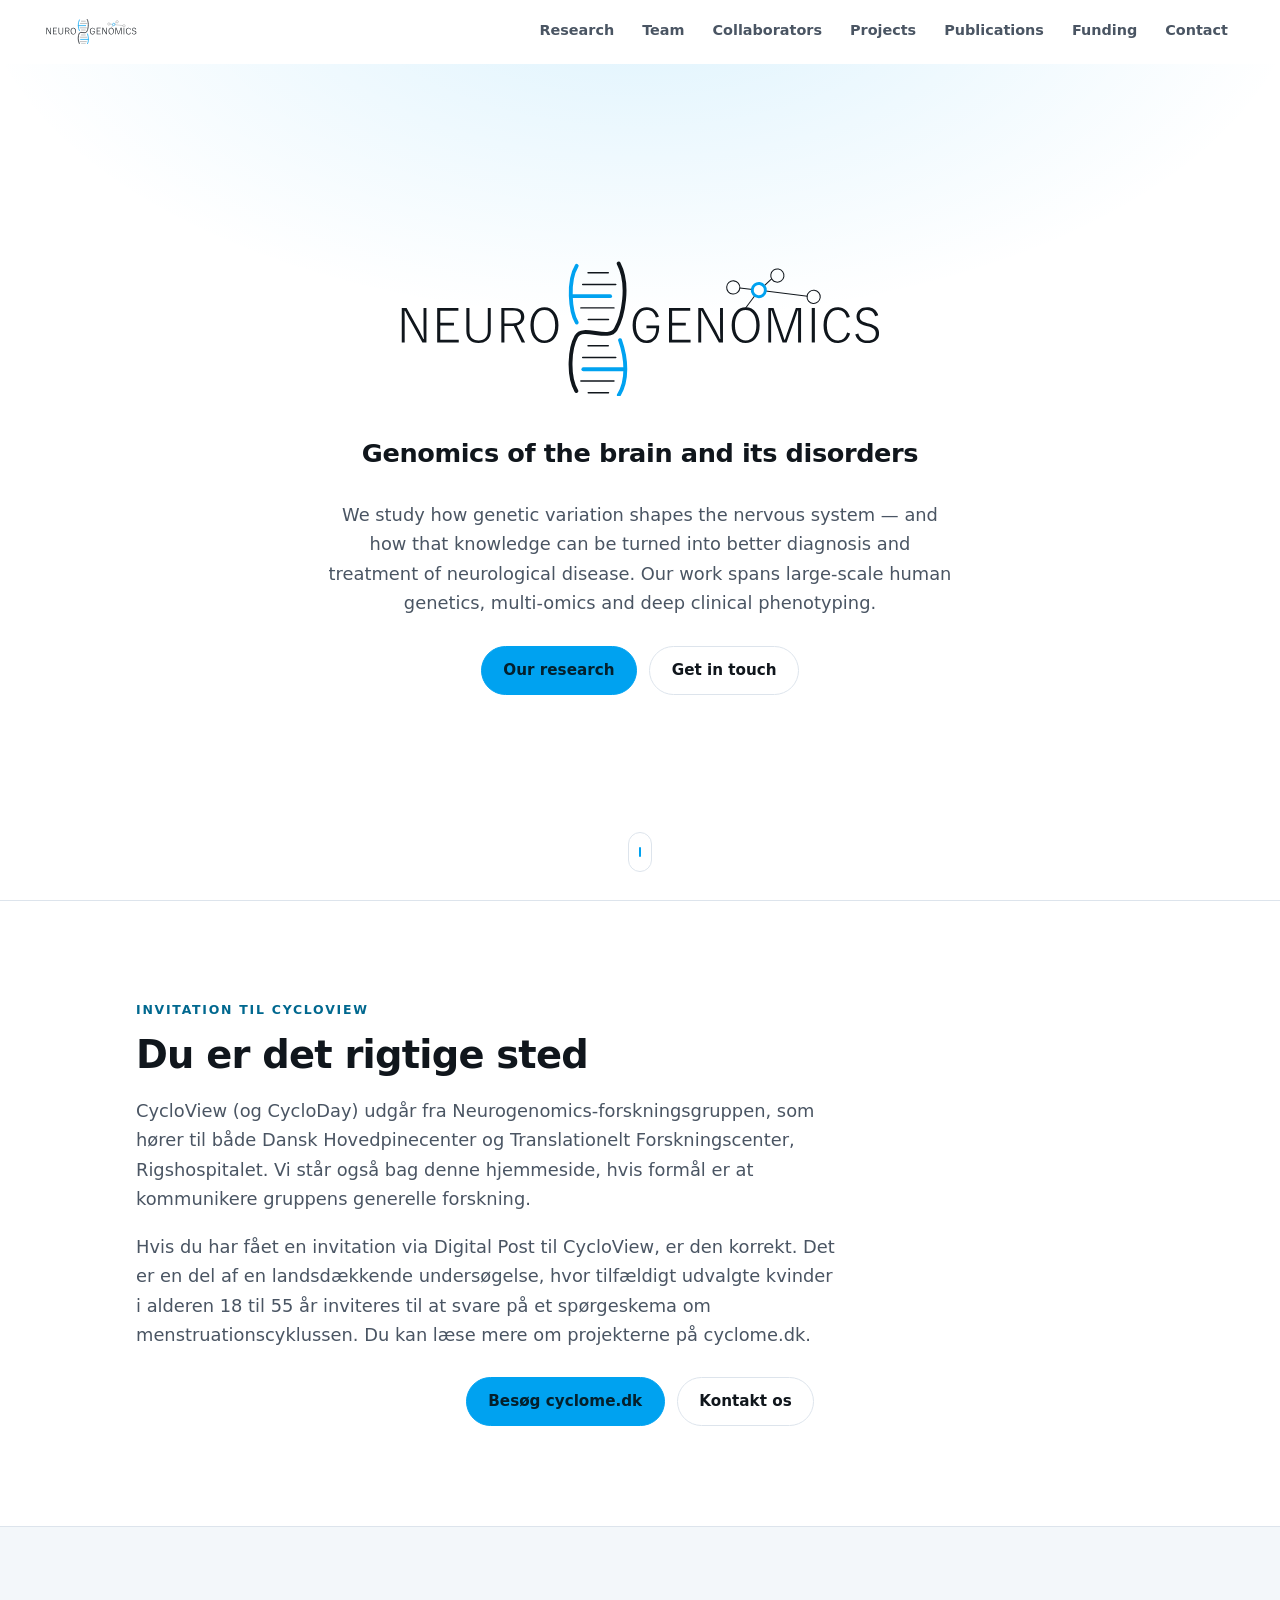
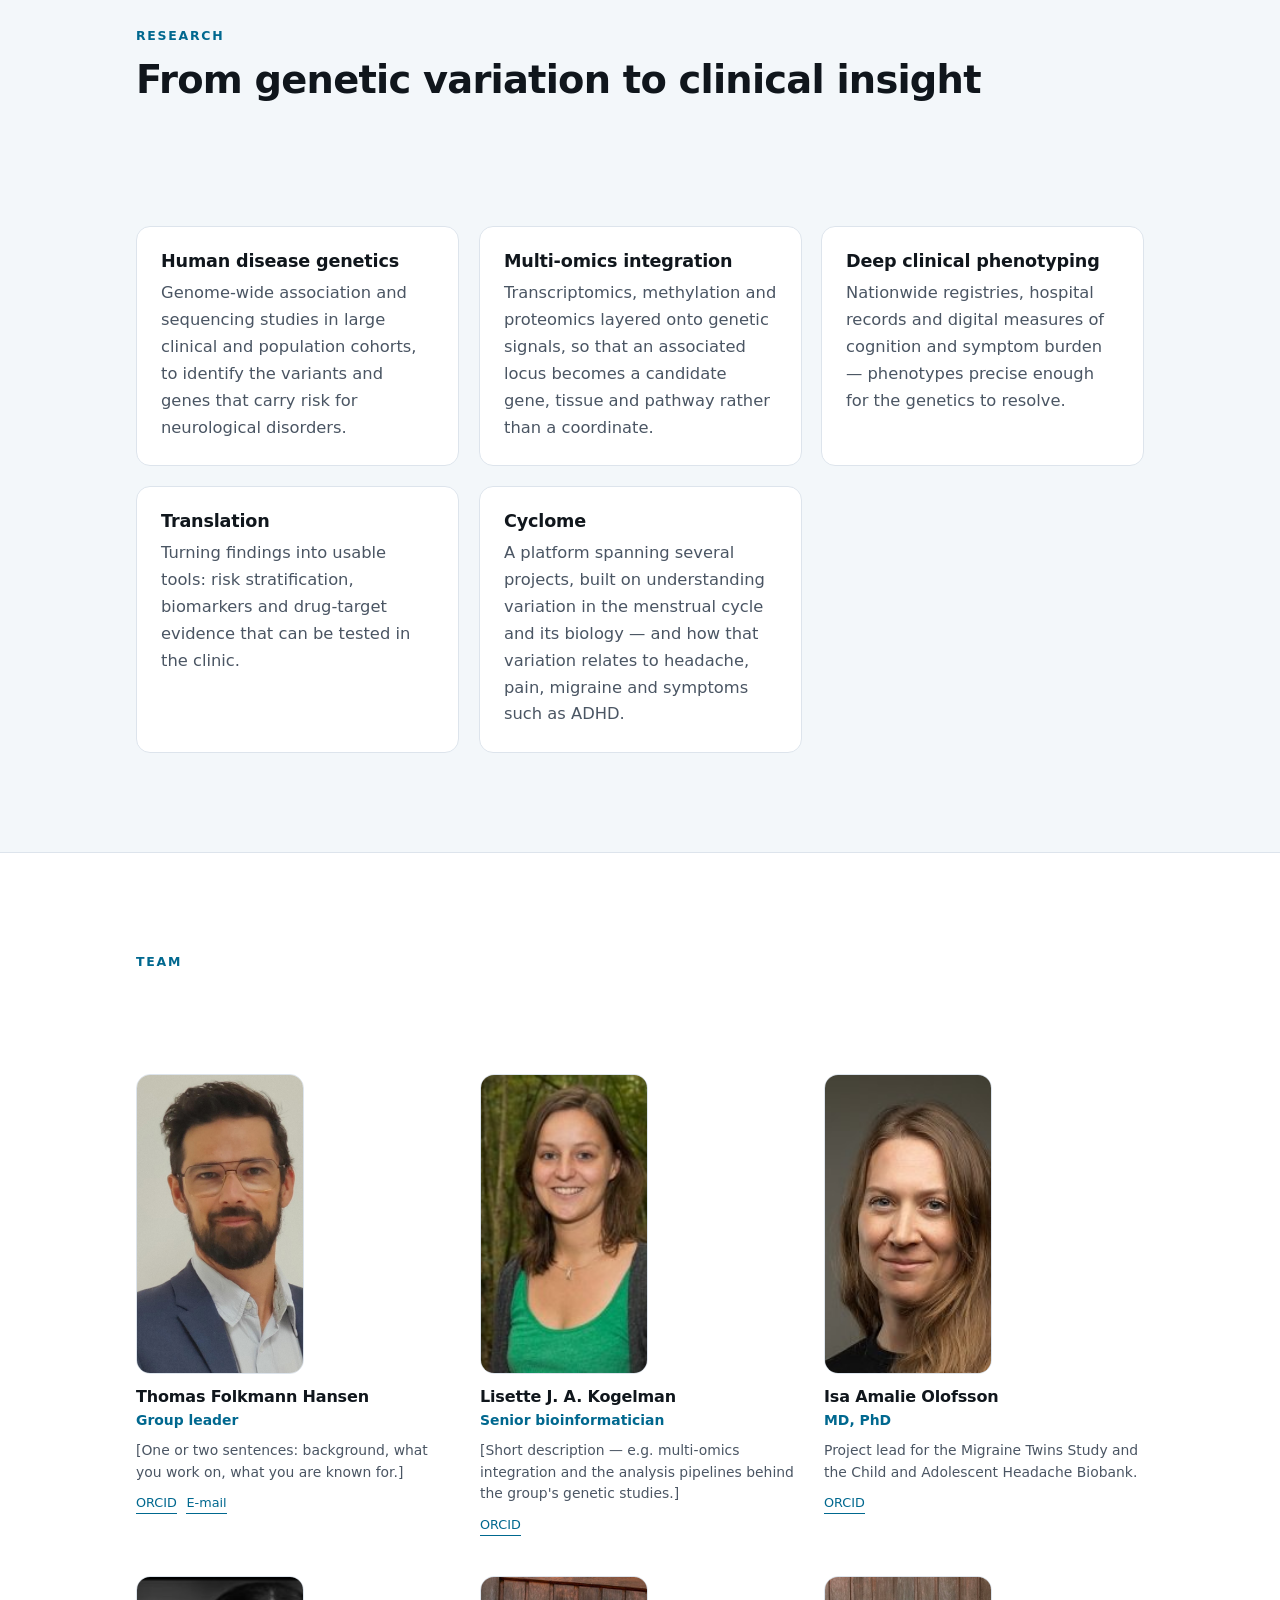
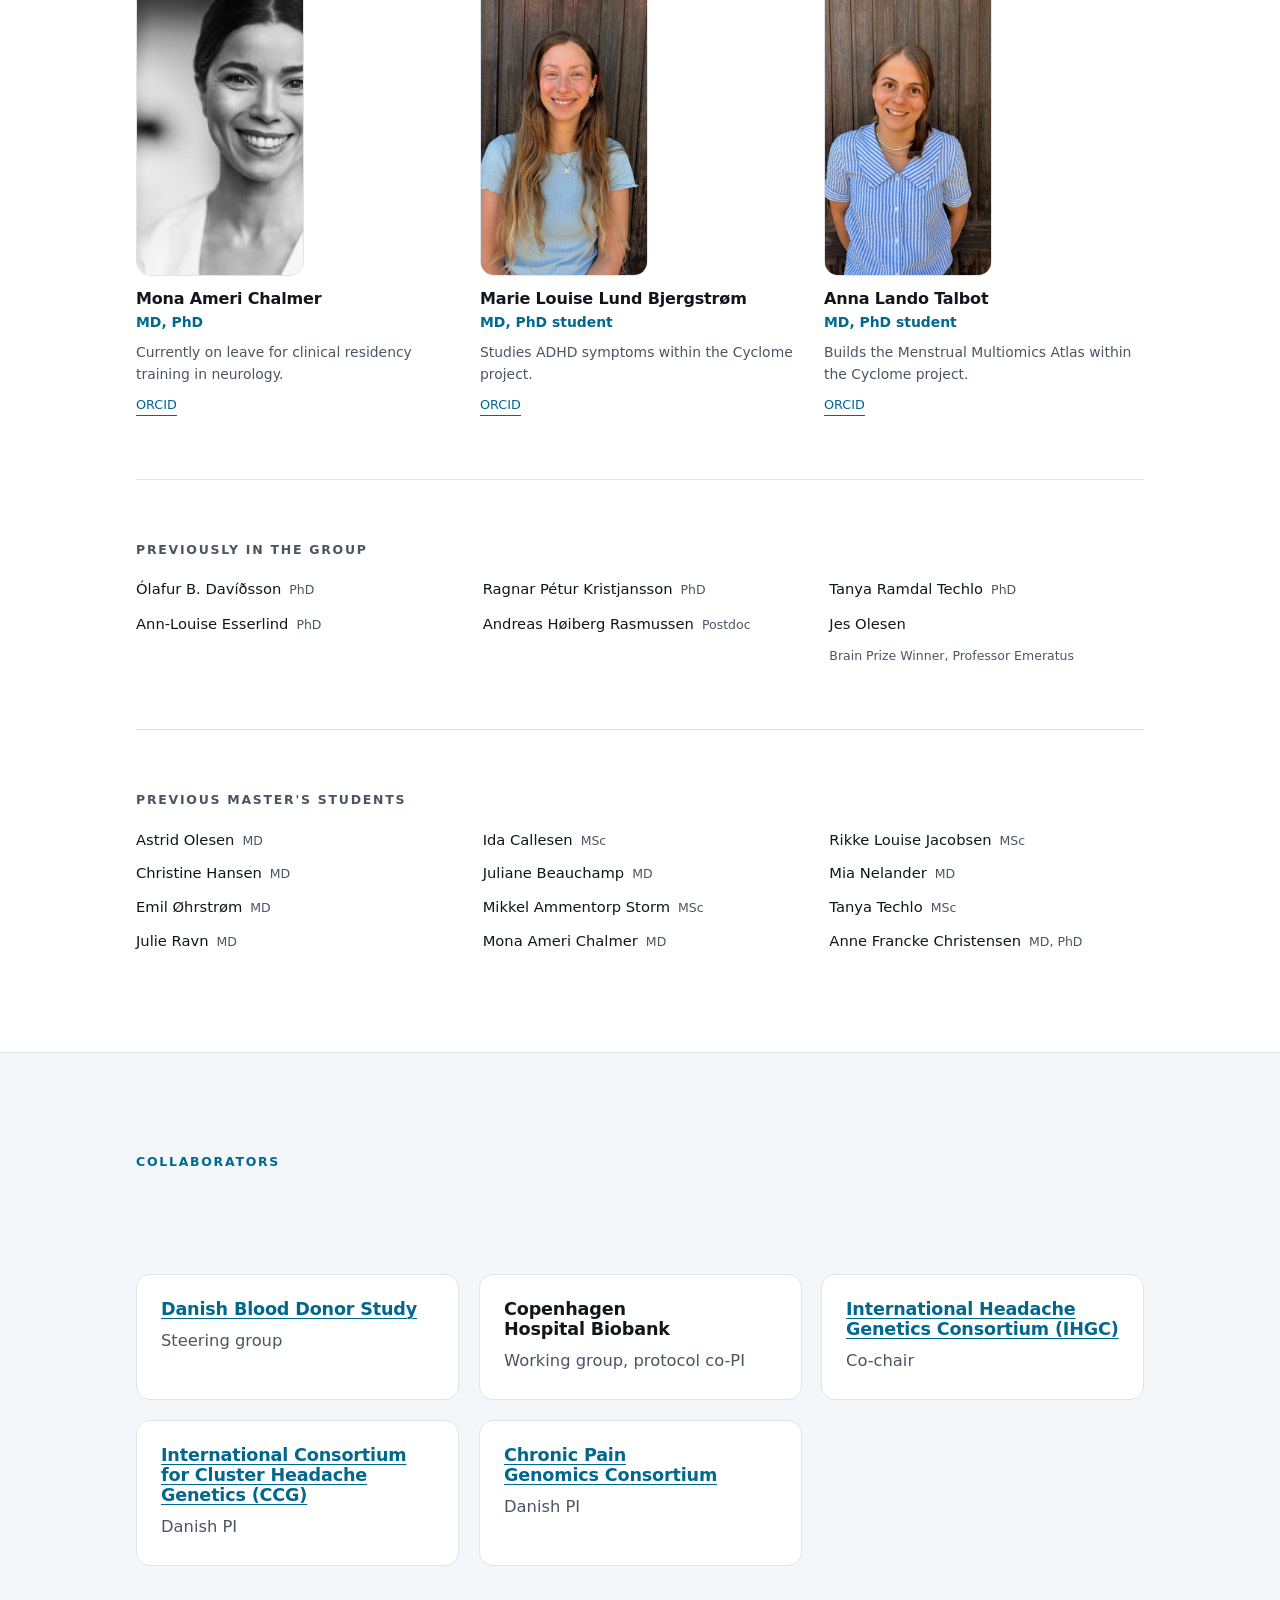
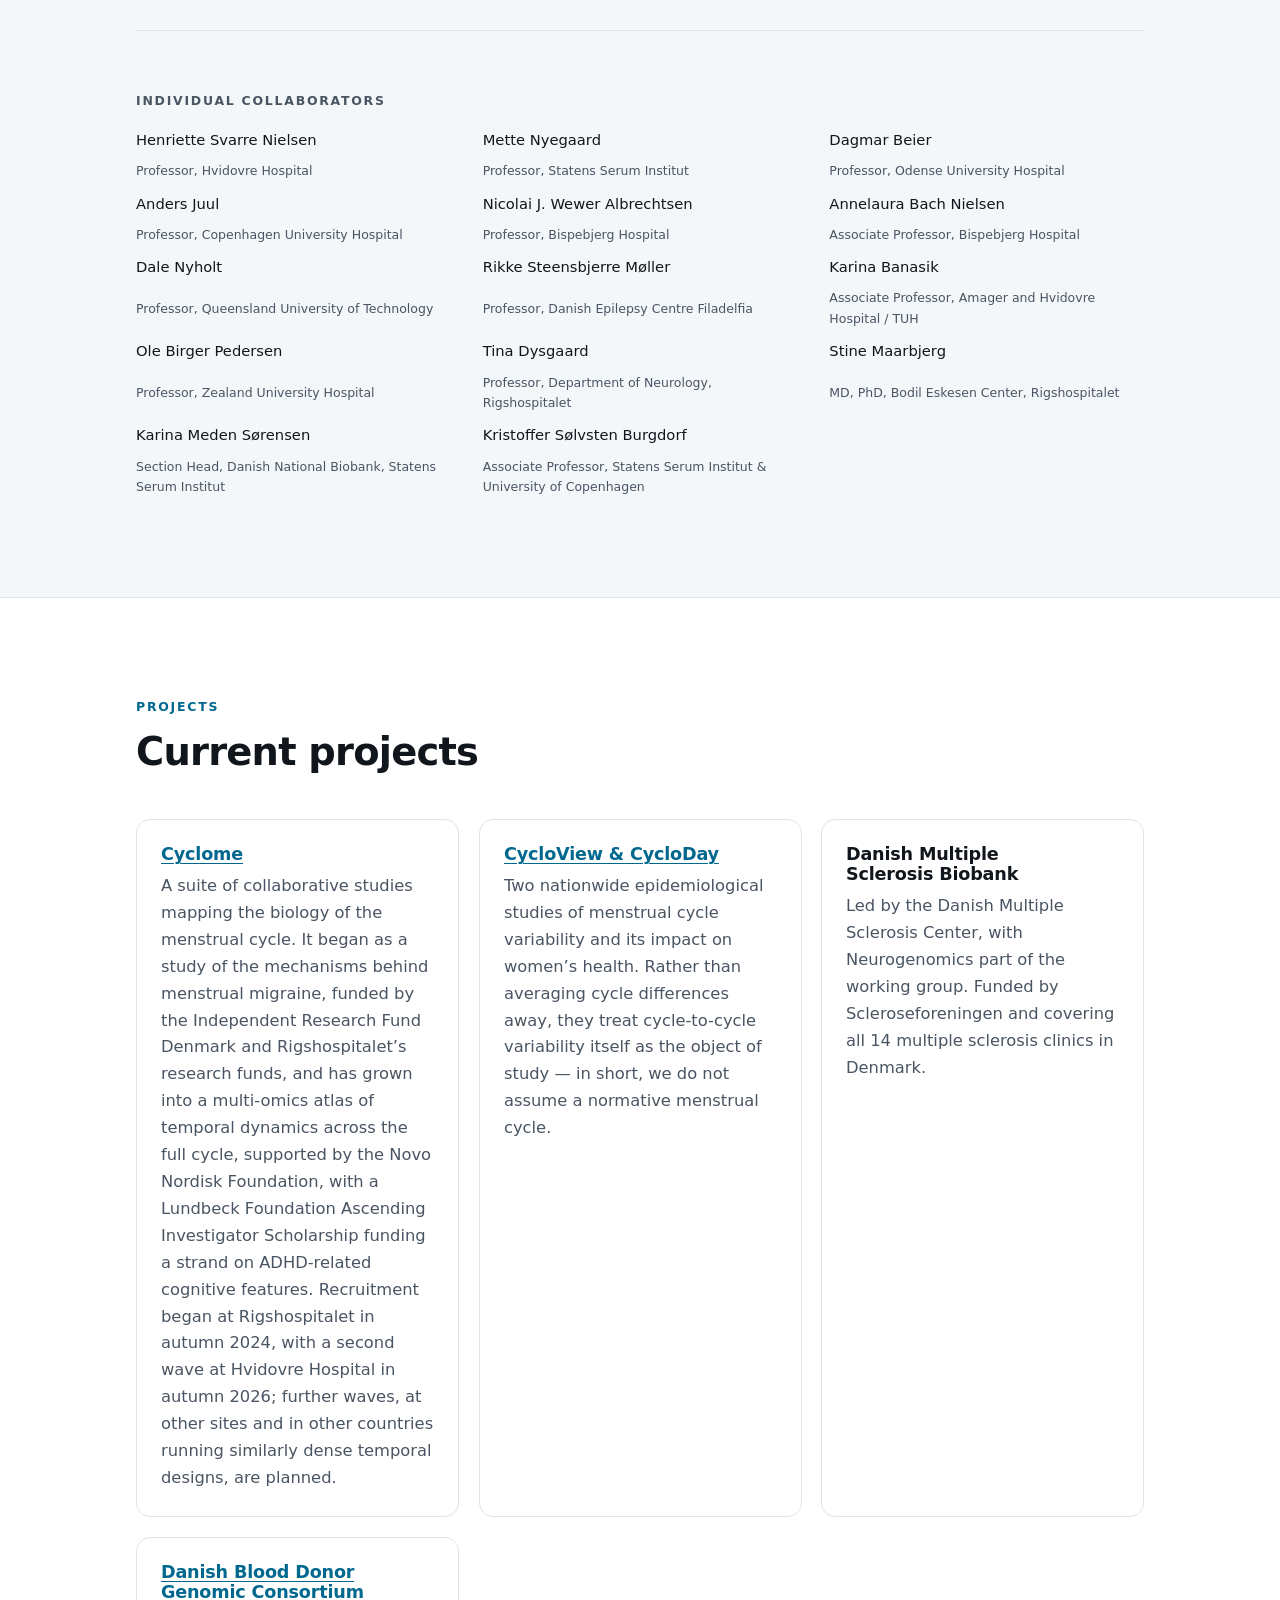
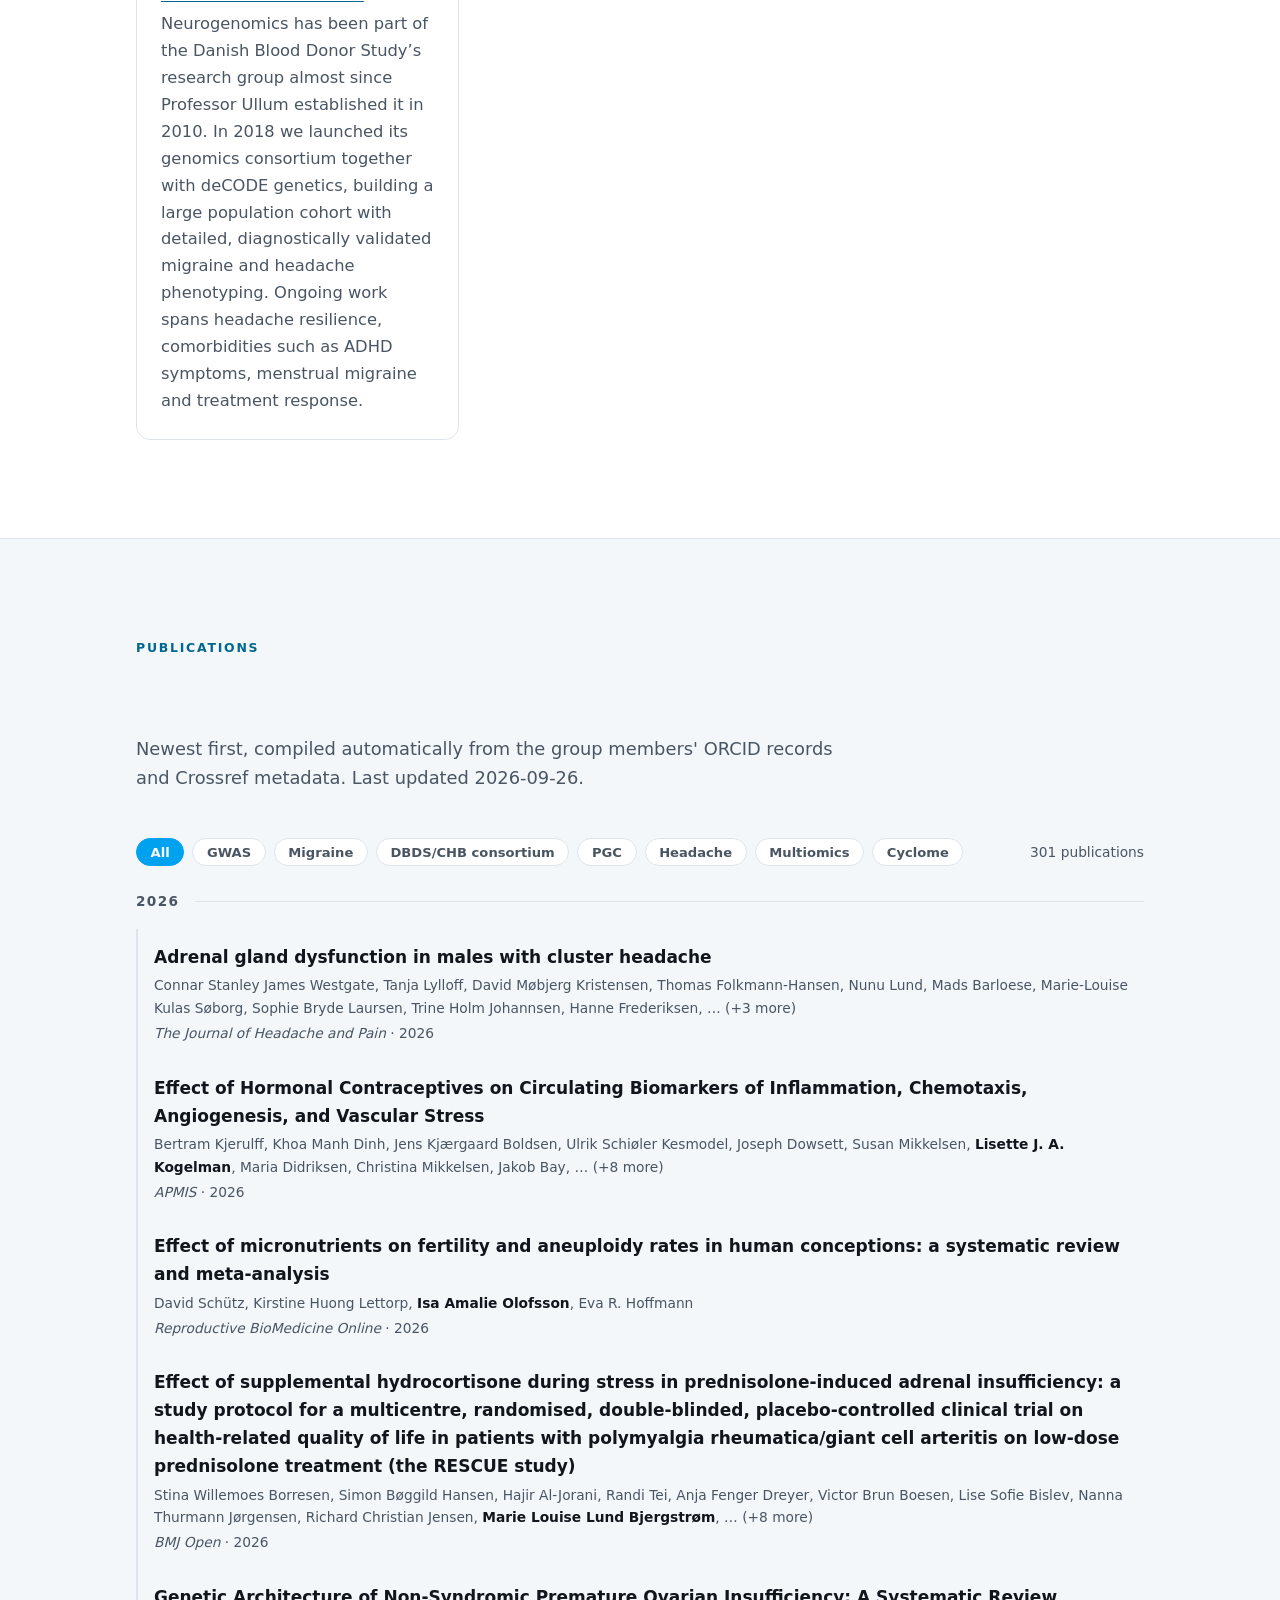
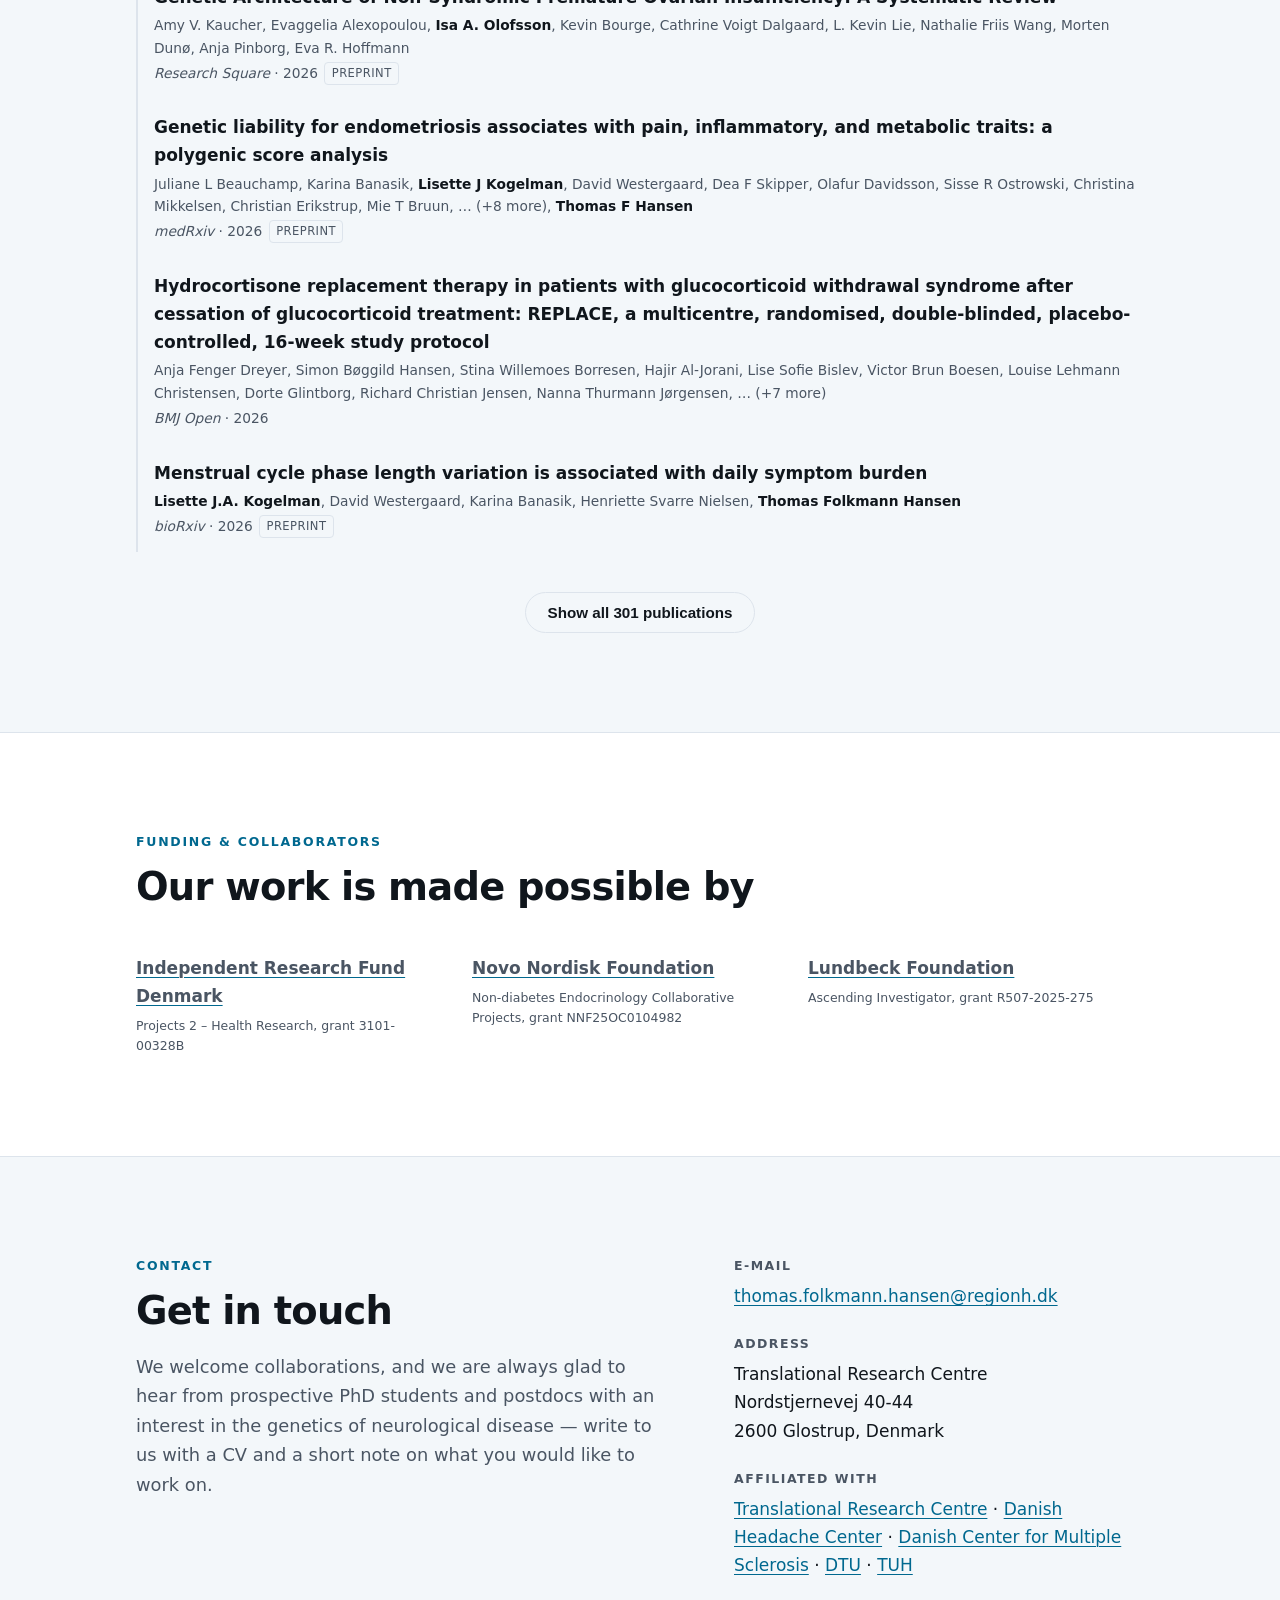
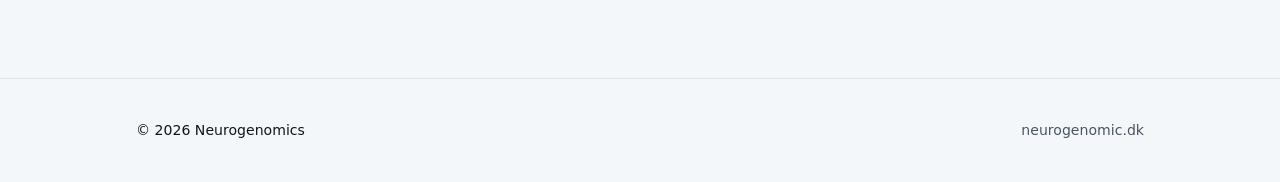
==== commit 8f94e625: "Add CycloView/CycloDay participant reassurance section New band right after the hero, for people who" ====
--- a/index.html
+++ b/index.html
@@ -76,8 +76,32 @@
     <a class="scroll-cue" href="#research" aria-label="Scroll to research"><span></span></a>
   </section>
 
+  <!-- ── CycloView / CycloDay participants ─────────────────────────────── -->
+  <section id="participants" class="band">
+    <div class="wrap">
+      <p class="eyebrow reveal">Invitation til CycloView</p>
+      <h2 class="reveal" style="--delay:60ms">Du er det rigtige sted</h2>
+      <p class="lede reveal" style="--delay:120ms">
+        CycloView (og CycloDay) udgår fra Neurogenomics-forskningsgruppen, som hører til
+        både Dansk Hovedpinecenter og Translationelt Forskningscenter, Rigshospitalet. Vi
+        står også bag denne hjemmeside, hvis formål er at kommunikere gruppens generelle
+        forskning.
+      </p>
+      <p class="lede reveal" style="--delay:160ms">
+        Hvis du har fået en invitation via Digital Post til CycloView, er den korrekt.
+        Det er en del af en landsdækkende undersøgelse, hvor tilfældigt udvalgte kvinder
+        i alderen 18 til 55 år inviteres til at svare på et spørgeskema om
+        menstruationscyklussen. Du kan læse mere om projekterne på cyclome.dk.
+      </p>
+      <p class="hero-actions reveal" style="--delay:220ms">
+        <a class="btn" href="https://cyclome.dk" rel="noopener" target="_blank">Besøg cyclome.dk</a>
+        <a class="btn btn-quiet" href="#contact">Kontakt os</a>
+      </p>
+    </div>
+  </section>
+
   <!-- ── Research ───────────────────────────────────────────────────────── -->
-  <section id="research" class="band">
+  <section id="research" class="band band-alt">
     <div class="wrap">
       <p class="eyebrow reveal">Research</p>
       <h2 class="reveal" style="--delay:60ms">From genetic variation to clinical insight</h2>
@@ -130,7 +154,7 @@
   </section>
 
   <!-- ── Team ───────────────────────────────────────────────────────────── -->
-  <section id="team" class="band band-alt">
+  <section id="team" class="band">
     <div class="wrap">
       <p class="eyebrow reveal">Team</p>
       <h2 class="reveal" style="--delay:60ms">The group</h2>
@@ -149,7 +173,7 @@
   </section>
 
   <!-- ── Collaborators ──────────────────────────────────────────────────── -->
-  <section id="collaborators" class="band" hidden>
+  <section id="collaborators" class="band band-alt" hidden>
     <div class="wrap">
       <p class="eyebrow reveal">Collaborators</p>
       <h2 class="reveal" style="--delay:60ms">Who we work with</h2>
@@ -166,7 +190,7 @@
   </section>
 
   <!-- ── Projects ───────────────────────────────────────────────────────── -->
-  <section id="projects" class="band band-alt" hidden>
+  <section id="projects" class="band" hidden>
     <div class="wrap">
       <p class="eyebrow reveal">Projects</p>
       <h2 class="reveal" style="--delay:60ms">Current projects</h2>
@@ -175,7 +199,7 @@
   </section>
 
   <!-- ── Publications ───────────────────────────────────────────────────── -->
-  <section id="publications" class="band">
+  <section id="publications" class="band band-alt">
     <div class="wrap">
       <p class="eyebrow reveal">Publications</p>
       <h2 class="reveal" style="--delay:60ms">Recent work</h2>
@@ -207,7 +231,7 @@
   </section>
 
   <!-- ── Funding & collaborators ────────────────────────────────────────── -->
-  <section id="funding" class="band band-alt" hidden>
+  <section id="funding" class="band" hidden>
     <div class="wrap">
       <p class="eyebrow reveal">Funding &amp; collaborators</p>
       <h2 class="reveal" style="--delay:60ms">Our work is made possible by</h2>
@@ -216,7 +240,7 @@
   </section>
 
   <!-- ── Contact ────────────────────────────────────────────────────────── -->
-  <section id="contact" class="band">
+  <section id="contact" class="band band-alt">
     <div class="wrap contact">
       <div>
         <p class="eyebrow reveal">Contact</p>
